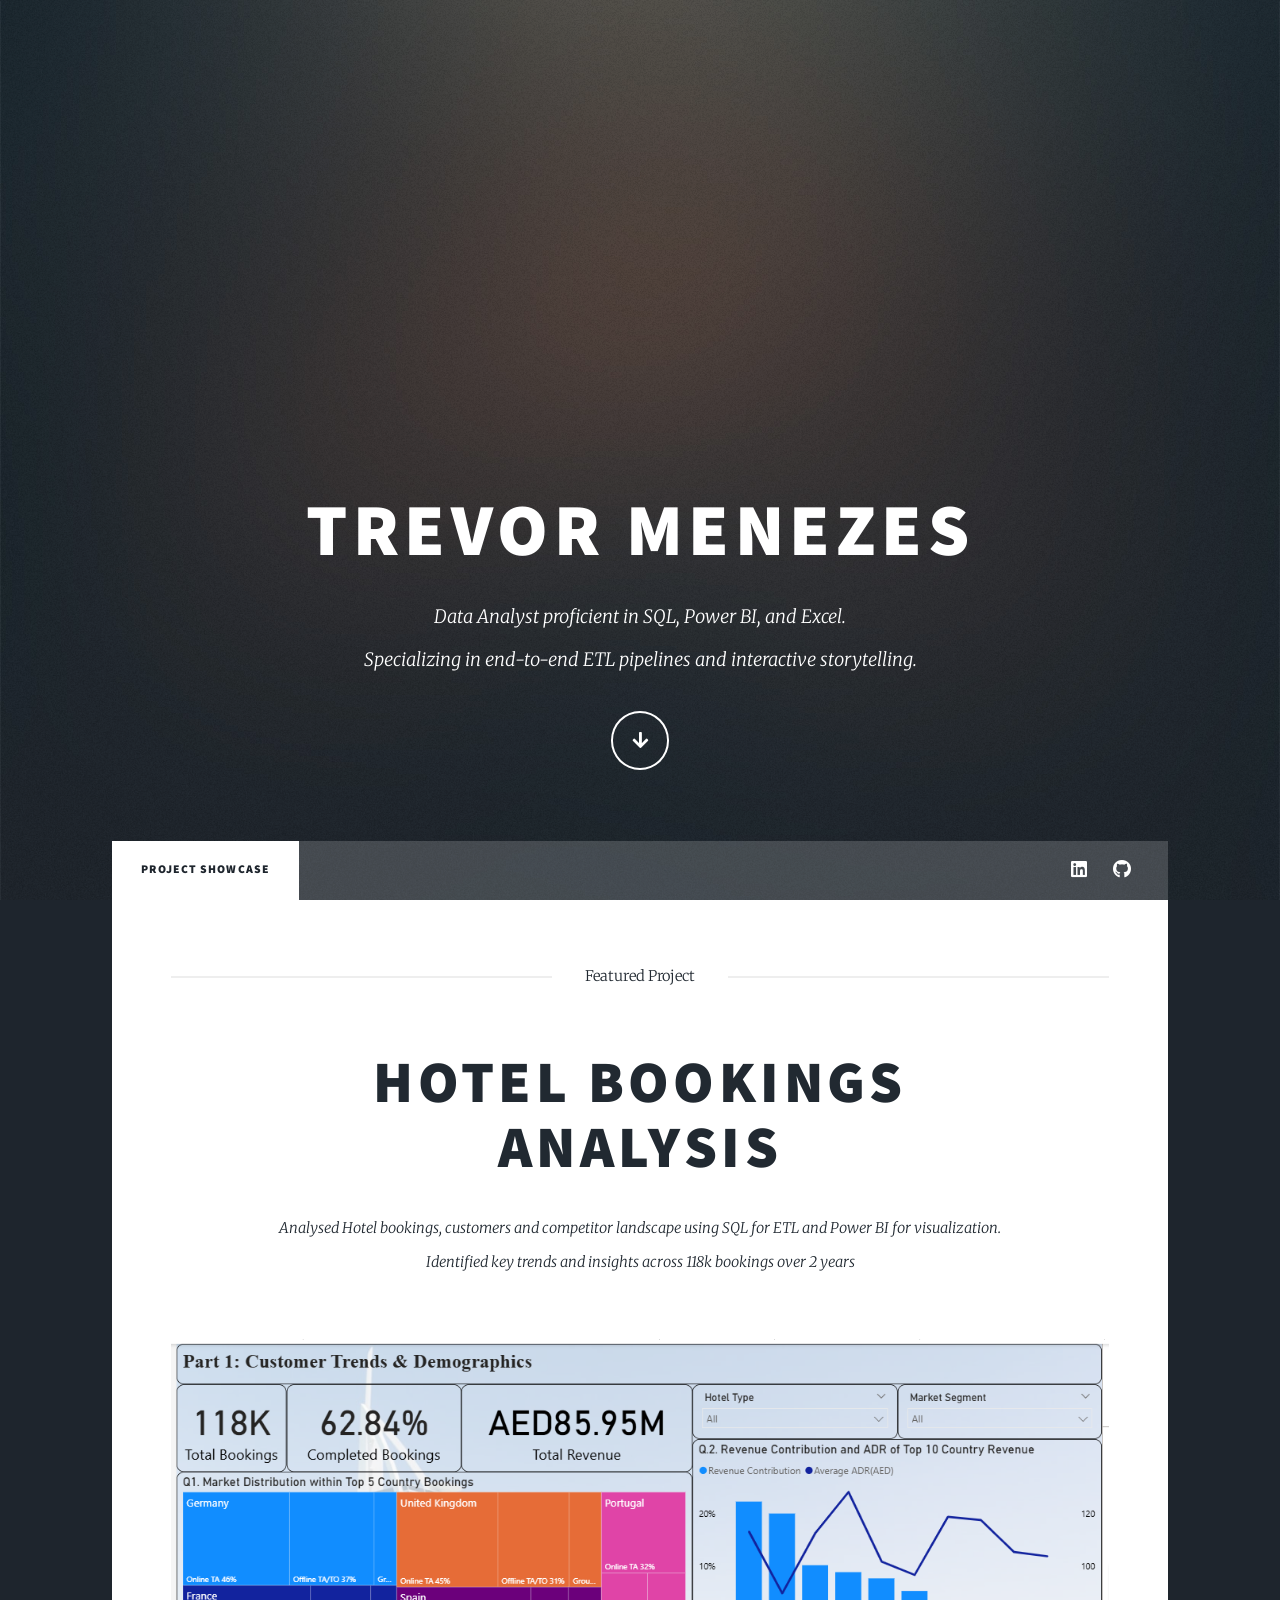
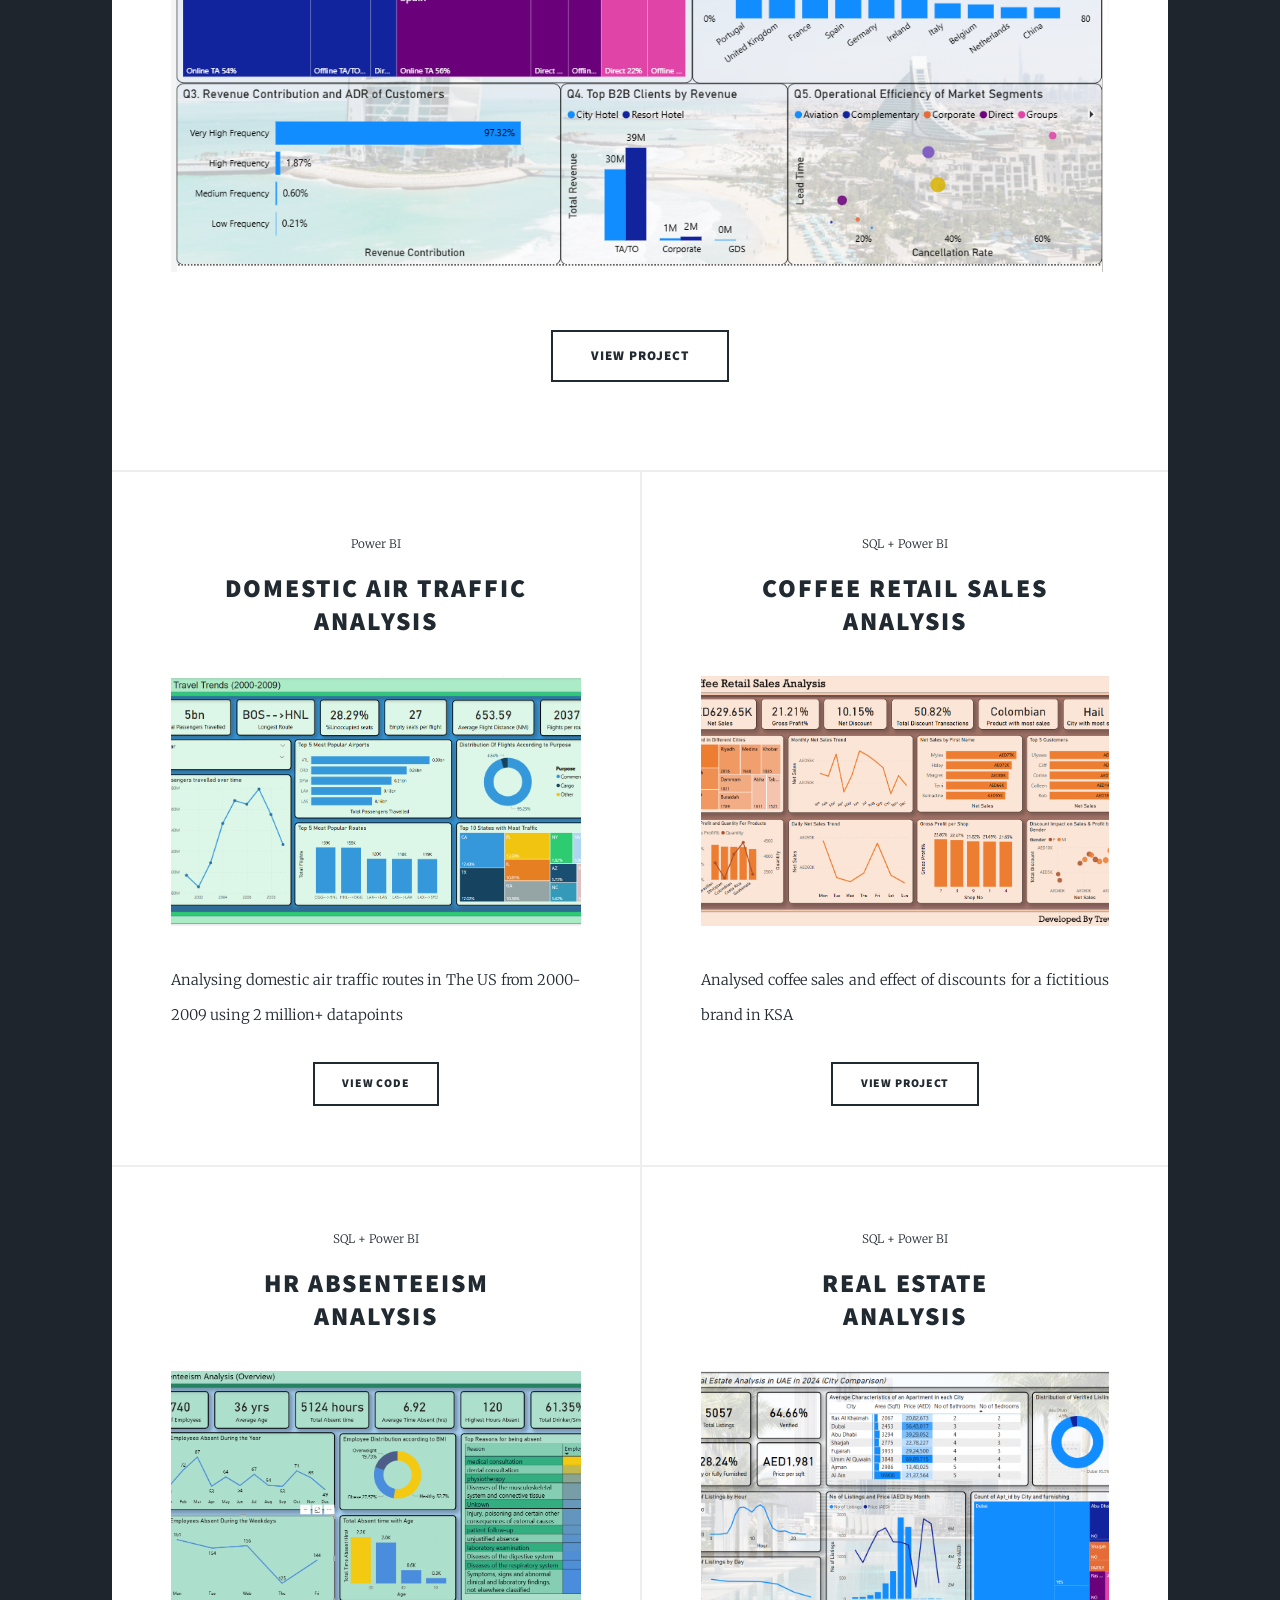
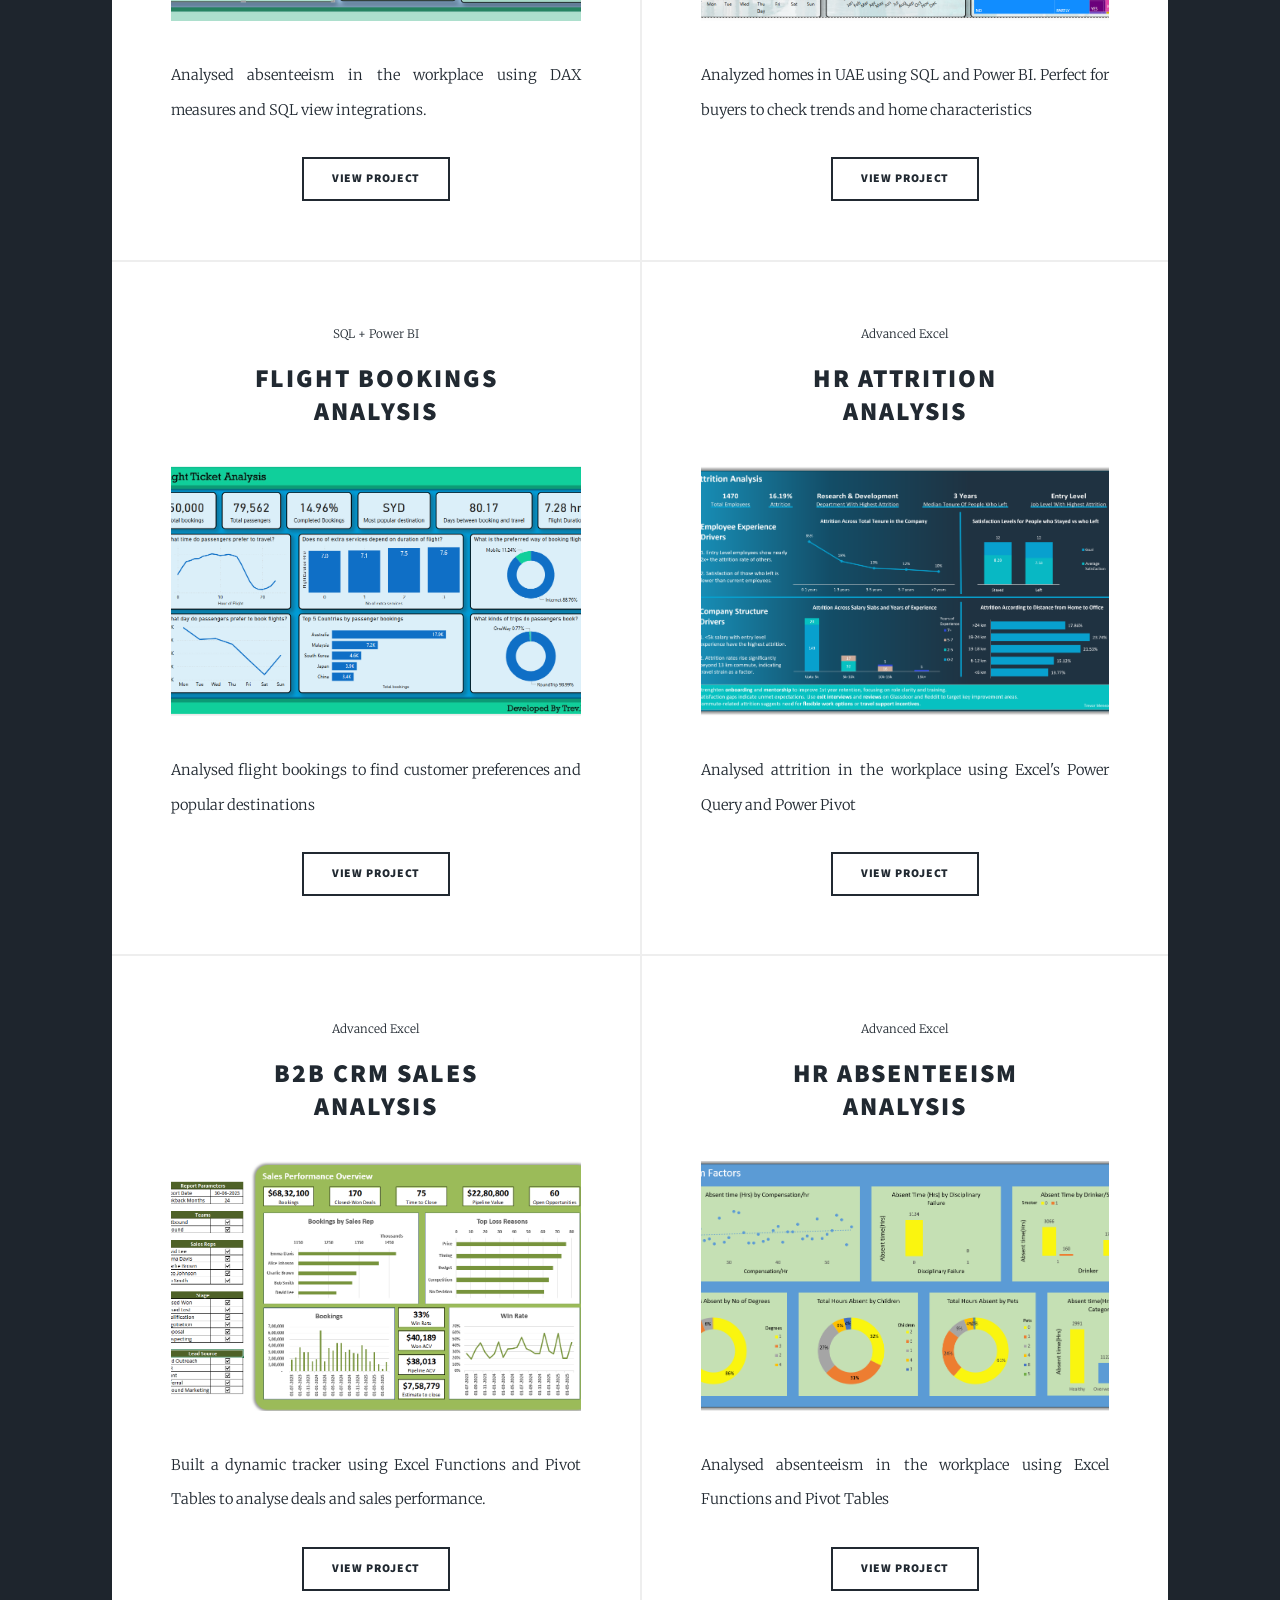
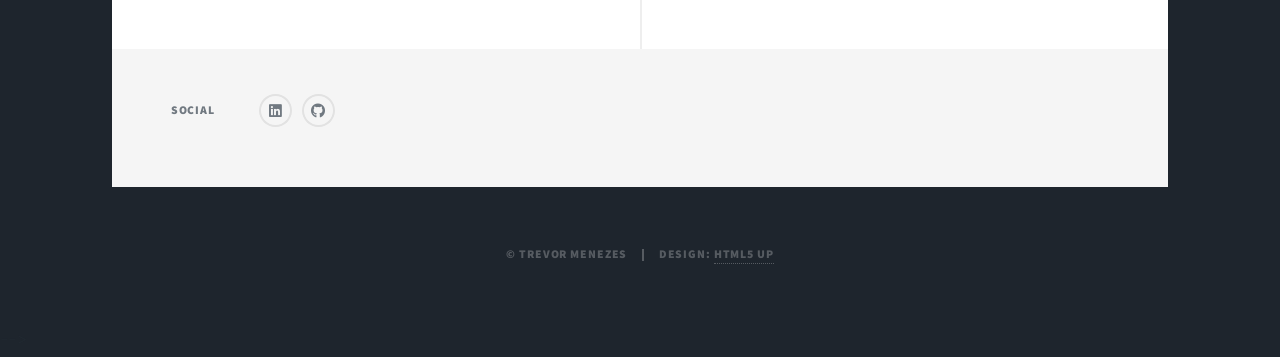
==== index.html @ 3d94b5b5 "Update index.html" ====
<!DOCTYPE HTML>
<html>
	<head>
		<title>Trevor Menezes | Data Analyst Portfolio</title>
		<meta charset="utf-8" />
		<meta name="viewport" content="width=device-width, initial-scale=1, user-scalable=no" />
		<link rel="stylesheet" href="assets/css/main.css" />
		<noscript><link rel="stylesheet" href="assets/css/noscript.css" /></noscript>
	</head>
	<body class="is-preload">

		<div id="wrapper" class="fade-in">

				<div id="intro">
						<h1>Trevor Menezes</h1>
						<p>Data Analyst proficient in SQL, Power BI, and Excel. <br />
						Specializing in end-to-end ETL pipelines and interactive storytelling.</p>
						<ul class="actions">
							<li><a href="#header" class="button icon solid solo fa-arrow-down scrolly">Continue</a></li>
						</ul>
					</div>

				<header id="header">
						<a href="index.html" class="logo">Portfolio</a>
					</header>

				<nav id="nav">
						<ul class="links">
							<li class="active"><a href="index.html">Project Showcase</a></li>
						</ul>
						<ul class="icons">
							<li><a href="https://www.linkedin.com/in/trevor-menezes-b72535143/" class="icon brands fa-linkedin"><span class="label">LinkedIn</span></a></li>
							<li><a href="https://github.com/trevor20" class="icon brands fa-github"><span class="label">GitHub</span></a></li>
						</ul>
					</nav>

				<div id="main">

						<article class="post featured">
								<header class="major">
									<span class="date">Featured Project</span>
									<h2><a href="https://github.com/Trevor20/SQL-PowerBI-Portfolio/tree/main/projects/Project6-HotelAnalysis">Hotel Bookings<br />
									Analysis</a></h2>
									<p>Analysed Hotel bookings, customers and competitor landscape using SQL for ETL and Power BI for visualization.<br />
									Identified key trends and insights across 118k bookings over 2 years</p>
								</header>
								<a href="https://github.com/Trevor20/SQL-PowerBI-Portfolio/tree/main/projects/Project6-HotelAnalysis/reports" class="image main"><img src="SSProject/Hotel_Bookings_Part_1.png" alt="" /></a>
								<ul class="actions special">
									<li><a href="https://github.com/Trevor20/SQL-PowerBI-Portfolio/tree/main/projects/Project6-HotelAnalysis" class="button large">View Project</a></li>
								</ul>
							</article>

						<section class="posts">
								<article>
									<header>
										<span class="date">Power BI</span>
										<h2><a href="https://github.com/Trevor20/SQL-PowerBI-Portfolio/tree/main/projects/Project2-AirportAnalysis">Domestic Air Traffic<br />
										Analysis</a></h2>
									</header>
									<a href="https://github.com/Trevor20/SQL-PowerBI-Portfolio/tree/main/projects/Project2-AirportAnalysis" class="image fit"><img src="SSProject/Air_Traffic_Trends_Dashboard.png" alt="" /></a>
									<p>Analysing domestic air traffic routes in The US from 2000-2009 using 2 million+ datapoints</p>
									<ul class="actions special">
										<li><a href="https://github.com/Trevor20/SQL-PowerBI-Portfolio/tree/main/projects/Project2-AirportAnalysis" class="button">View Code</a></li>
									</ul>
								</article>

								<article>
									<header>
										<span class="date">SQL + Power BI</span>
										<h2><a href="https://github.com/Trevor20/SQL-PowerBI-Portfolio/tree/main/projects/Project5-CoffeeRetailAnalysis">Coffee Retail Sales<br />
										Analysis</a></h2>
									</header>
									<a href="https://github.com/Trevor20/SQL-PowerBI-Portfolio/tree/main/projects/Project5-CoffeeRetailAnalysis" class="image fit"><img src="SSProject/Coffee_Sales_Dashboard.png" alt="" /></a>
									<p>Analysed coffee sales and effect of discounts for a fictitious brand in KSA</p>
									<ul class="actions special">
										<li><a href="https://github.com/Trevor20/SQL-PowerBI-Portfolio/tree/main/projects/Project5-CoffeeRetailAnalysis" class="button">View Project</a></li>
									</ul>
								</article>

								<article>
									<header>
										<span class="date">SQL + Power BI</span>
										<h2><a href="https://github.com/Trevor20/SQL-PowerBI-Portfolio/tree/main/projects/Project1-HRAbsenteesim">HR Absenteeism<br />
										Analysis</a></h2>
									</header>
									<a href="https://github.com/Trevor20/SQL-PowerBI-Portfolio/tree/main/projects/Project1-HRAbsenteesim" class="image fit"><img src="SSProject/Absenteeism_Overview.png" alt="" /></a>
									<p>Analysed absenteeism in the workplace using DAX measures and SQL view integrations.</p>
									<ul class="actions special">
										<li><a href="https://github.com/Trevor20/SQL-PowerBI-Portfolio/tree/main/projects/Project1-HRAbsenteesim" class="button">View Project</a></li>
									</ul>
								</article>

								<article>
									<header>
										<span class="date">SQL + Power BI</span>
										<h2><a href="https://github.com/Trevor20/SQL-PowerBI-Portfolio/tree/main/projects/Project4-RealEstateAnalysis">Real Estate<br />
										Analysis</a></h2>
									</header>
									<a href="https://github.com/Trevor20/SQL-PowerBI-Portfolio/tree/main/projects/Project4-RealEstateAnalysis" class="image fit"><img src="SSProject/City_Comparison.png" alt="" /></a>
									<p>Analyzed homes in UAE using SQL and Power BI. Perfect for buyers to check trends and home characteristics</p>
									<ul class="actions special">
										<li><a href="https://github.com/Trevor20/SQL-PowerBI-Portfolio/tree/main/projects/Project4-RealEstateAnalysis" class="button">View Project</a></li>
									</ul>
								</article>

								<article>
									<header>
										<span class="date">SQL + Power BI</span>
										<h2><a href="https://github.com/Trevor20/SQL-PowerBI-Portfolio/tree/main/projects/Project3-FlightBookingAnalysis">Flight Bookings<br />
										Analysis</a></h2>
									</header>
									<a href="https://github.com/Trevor20/SQL-PowerBI-Portfolio/tree/main/projects/Project3-FlightBookingAnalysis" class="image fit"><img src="SSProject/Ticket_Analysis_Dashboard.png" alt="" /></a>
									<p>Analysed flight bookings to find customer preferences and popular destinations</p>
									<ul class="actions special">
										<li><a href="https://github.com/Trevor20/SQL-PowerBI-Portfolio/tree/main/projects/Project3-FlightBookingAnalysis" class="button">View Project</a></li>
									</ul>
								</article>

							<article>
									<header>
										<span class="date">Advanced Excel</span>
										<h2><a href="https://github.com/Trevor20/Excel-Portfolio/tree/main/Project%203%20-%20HR%20Attrition%20Analysis">HR Attrition<br />
										Analysis</a></h2>
									</header>
									<a href="https://github.com/Trevor20/Excel-Portfolio/tree/main/Project%203%20-%20HR%20Attrition%20Analysis" class="image fit"><img src="SSProject/Attrition_Analysis.png" alt="" /></a>
									<p>Analysed attrition in the workplace using Excel's Power Query and Power Pivot</p>
									<ul class="actions special">
										<li><a href="https://github.com/Trevor20/Excel-Portfolio/tree/main/Project%203%20-%20HR%20Attrition%20Analysis" class="button">View Project</a></li>
									</ul>
								</article>

								<article>
									<header>
										<span class="date">Advanced Excel</span>
										<h2><a href="https://github.com/Trevor20/Excel-Portfolio/tree/main/Project%201%20-%20CRM%20Sales%20Analysis">B2B CRM Sales<br />
										Analysis</a></h2>
									</header>
									<a href="https://github.com/Trevor20/Excel-Portfolio/tree/main/Project%201%20-%20CRM%20Sales%20Analysis" class="image fit"><img src="SSProject/Sales%20Dashboard%20Screenshot.png" alt="" /></a>
									<p>Built a dynamic tracker using Excel Functions and Pivot Tables to analyse deals and sales performance.</p>
									<ul class="actions special">
										<li><a href="https://github.com/Trevor20/Excel-Portfolio/tree/main/Project%201%20-%20CRM%20Sales%20Analysis" class="button">View Project</a></li>
									</ul>
								</article>

							<article>
									<header>
										<span class="date">Advanced Excel</span>
										<h2><a href="https://github.com/Trevor20/Excel-Portfolio/tree/main/Project%202%20-%20HR%20Absenteeism%20Analysis">HR Absenteeism<br />
										Analysis</a></h2>
									</header>
									<a href="https://github.com/Trevor20/Excel-Portfolio/tree/main/Project%202%20-%20HR%20Absenteeism%20Analysis" class="image fit"><img src="SSProject/Absenteeism_Dashboard_Factors.png" alt="" /></a>
									<p>Analysed absenteeism in the workplace using Excel Functions and Pivot Tables</p>
									<ul class="actions special">
										<li><a href="https://github.com/Trevor20/Excel-Portfolio/tree/main/Project%202%20-%20HR%20Absenteeism%20Analysis" class="button">View Project</a></li>
									</ul>
								</article>
							</section>

					</div>

				<footer id="footer">
						<section class="split contact">
							<section>
								<h3>Social</h3>
								<ul class="icons alt">
									<li><a href="https://www.linkedin.com/in/trevor-menezes-b72535143/" class="icon brands alt fa-linkedin"><span class="label">LinkedIn</span></a></li>
									<li><a href="https://github.com/trevor20" class="icon brands alt fa-github"><span class="label">GitHub</span></a></li>
								</ul>
							</section>
						</section>
					</footer>

				<div id="copyright">
						<ul><li>&copy; Trevor Menezes</li><li>Design: <a href="https://html5up.net">HTML5 UP</a></li></ul>
					</div>

			</div>

		<script src="assets/js/jquery.min.js"></script>
			<script src="assets/js/jquery.scrollex.min.js"></script>
			<script src="assets/js/jquery.scrolly.min.js"></script>
			<script src="assets/js/browser.min.js"></script>
			<script src="assets/js/breakpoints.min.js"></script>
			<script src="assets/js/util.js"></script>
			<script src="assets/js/main.js"></script>

	</body>
</html>
</body>
</html>
-->
---- assets/css/main.css ----
@import url(fontawesome-all.min.css);
@import url("https://fonts.googleapis.com/css?family=Merriweather:300,700,300italic,700italic|Source+Sans+Pro:900");

/*
	Massively by HTML5 UP
	html5up.net | @ajlkn
	Free for personal and commercial use under the CCA 3.0 license (html5up.net/license)

*/

html, body, div, span, applet, object,
iframe, h1, h2, h3, h4, h5, h6, p, blockquote,
pre, a, abbr, acronym, address, big, cite,
code, del, dfn, em, img, ins, kbd, q, s, samp,
small, strike, strong, sub, sup, tt, var, b,
u, i, center, dl, dt, dd, ol, ul, li, fieldset,
form, label, legend, table, caption, tbody,
tfoot, thead, tr, th, td, article, aside,
canvas, details, embed, figure, figcaption,
footer, header, hgroup, menu, nav, output, ruby,
section, summary, time, mark, audio, video {
	margin: 0;
	padding: 0;
	border: 0;
	font-size: 100%;
	font: inherit;
	vertical-align: baseline;}

article, aside, details, figcaption, figure,
footer, header, hgroup, menu, nav, section {
	display: block;}

body {
	line-height: 1;
}

ol, ul {
	list-style: none;
}

blockquote, q {
	quotes: none;
}

	blockquote:before, blockquote:after, q:before, q:after {
		content: '';
		content: none;
	}

table {
	border-collapse: collapse;
	border-spacing: 0;
}

body {
	-webkit-text-size-adjust: none;
}

mark {
	background-color: transparent;
	color: inherit;
}

input::-moz-focus-inner {
	border: 0;
	padding: 0;
}

input, select, textarea {
	-moz-appearance: none;
	-webkit-appearance: none;
	-ms-appearance: none;
	appearance: none;
}

/* Basic */

	@-ms-viewport {
		width: device-width;
	}

	body {
		-ms-overflow-style: scrollbar;
	}

	@media screen and (max-width: 480px) {

		html, body {
			min-width: 320px;
		}

	}

	html {
		box-sizing: border-box;
	}

	*, *:before, *:after {
		box-sizing: inherit;
	}

	body {
		background-color: #1e252d;
	}

		body.is-preload *, body.is-preload *:before, body.is-preload *:after {
			-moz-animation: none !important;
			-webkit-animation: none !important;
			-ms-animation: none !important;
			animation: none !important;
			-moz-transition: none !important;
			-webkit-transition: none !important;
			-ms-transition: none !important;
			transition: none !important;
		}

/* Type */

	html {
		font-size: 16pt;
	}

		@media screen and (max-width: 1680px) {

			html {
				font-size: 12pt;
			}

		}

		@media screen and (max-width: 1280px) {

			html {
				font-size: 11pt;
			}

		}

		@media screen and (max-width: 360px) {

			html {
				font-size: 10pt;
			}

		}

	body {
		color: #212931;
	}

	body, input, select, textarea {
		font-family: "Merriweather", Georgia, serif;
		font-weight: 300;
		font-size: 1rem;
		line-height: 2.375;
	}

	a {
		-moz-transition: color 0.2s ease-in-out, background-color 0.2s ease-in-out, border-color 0.2s ease-in-out, box-shadow 0.2s ease-in-out;
		-webkit-transition: color 0.2s ease-in-out, background-color 0.2s ease-in-out, border-color 0.2s ease-in-out, box-shadow 0.2s ease-in-out;
		-ms-transition: color 0.2s ease-in-out, background-color 0.2s ease-in-out, border-color 0.2s ease-in-out, box-shadow 0.2s ease-in-out;
		transition: color 0.2s ease-in-out, background-color 0.2s ease-in-out, border-color 0.2s ease-in-out, box-shadow 0.2s ease-in-out;
		border-bottom: dotted 1px;
		text-decoration: none;
	}

		a:hover {
			border-bottom-color: transparent;
		}

	strong, b {
		font-weight: 600;
	}

	em, i {
		font-style: italic;
	}

	p {
		text-align: justify;
		margin: 0 0 2rem 0;
	}

	h1, h2, h3, h4, h5, h6 {
		font-family: "Source Sans Pro", Helvetica, sans-serif;
		font-weight: 900;
		line-height: 1.5;
		letter-spacing: 0.075em;
		text-transform: uppercase;
		margin: 0 0 1rem 0;
	}

		h1 a, h2 a, h3 a, h4 a, h5 a, h6 a {
			border-bottom: 0;
			color: inherit;
			text-decoration: none;
		}

	h1 {
		font-size: 4rem;
		line-height: 1.1;
		margin: 0 0 2rem 0;
	}

	h2 {
		font-size: 1.75rem;
		line-height: 1.3;
		margin: 0 0 1.5rem 0;
	}

	h3 {
		font-size: 1.25rem;
		margin: 0 0 1.5rem 0;
	}

	h4 {
		font-size: 1rem;
	}

	h5 {
		font-size: 0.9rem;
	}

	h6 {
		font-size: 0.8rem;
	}

	sub {
		font-size: 0.8rem;
		position: relative;
		top: 0.5rem;
	}

	sup {
		font-size: 0.8rem;
		position: relative;
		top: -0.5rem;
	}

	blockquote {
		border-left: solid 4px;
		font-style: italic;
		margin: 0 0 2rem 0;
		padding: 0.5rem 0 0.5rem 2rem;
	}

	code {
		border: solid 2px;
		font-family: "Courier New", monospace;
		font-size: 0.9rem;
		margin: 0 0.25rem;
		padding: 0.25rem 0.65rem;
	}

	pre {
		-webkit-overflow-scrolling: touch;
		font-family: "Courier New", monospace;
		font-size: 0.9rem;
		margin: 0 0 2rem 0;
	}

		pre code {
			display: block;
			line-height: 1.75;
			padding: 1rem 1.5rem;
			overflow-x: auto;
		}

	hr {
		border: 0;
		border-bottom: solid 2px;
		margin: 3rem 0;
	}

		hr.major {
			margin: 5rem 0;
		}

	.align-left {
		text-align: left;
	}

	.align-center {
		text-align: center;
	}

	.align-right {
		text-align: right;
	}

	input, select, textarea {
		color: #212931;
	}

	a {
		color: #212931;
		border-bottom-color: rgba(33, 41, 49, 0.5);
	}

		a:hover {
			border-bottom-color: transparent;
			color: #18bfef !important;
		}

	strong, b {
		color: #212931;
	}

	h1, h2, h3, h4, h5, h6 {
		color: #212931;
	}

	blockquote {
		border-left-color: #eeeeee;
	}

	code {
		background: rgba(220, 220, 220, 0.25);
		border-color: #eeeeee;
	}

	hr {
		border-bottom-color: #eeeeee;
	}

/* Row */

	.row {
		display: flex;
		flex-wrap: wrap;
		box-sizing: border-box;
		align-items: stretch;
	}

		.row > * {
			box-sizing: border-box;
		}

		.row.gtr-uniform > * > :last-child {
			margin-bottom: 0;
		}

		.row.aln-left {
			justify-content: flex-start;
		}

		.row.aln-center {
			justify-content: center;
		}

		.row.aln-right {
			justify-content: flex-end;
		}

		.row.aln-top {
			align-items: flex-start;
		}

		.row.aln-middle {
			align-items: center;
		}

		.row.aln-bottom {
			align-items: flex-end;
		}

		.row > .imp {
			order: -1;
		}

		.row > .col-1 {
			width: 8.33333%;
		}

		.row > .off-1 {
			margin-left: 8.33333%;
		}

		.row > .col-2 {
			width: 16.66667%;
		}

		.row > .off-2 {
			margin-left: 16.66667%;
		}

		.row > .col-3 {
			width: 25%;
		}

		.row > .off-3 {
			margin-left: 25%;
		}

		.row > .col-4 {
			width: 33.33333%;
		}

		.row > .off-4 {
			margin-left: 33.33333%;
		}

		.row > .col-5 {
			width: 41.66667%;
		}

		.row > .off-5 {
			margin-left: 41.66667%;
		}

		.row > .col-6 {
			width: 50%;
		}

		.row > .off-6 {
			margin-left: 50%;
		}

		.row > .col-7 {
			width: 58.33333%;
		}

		.row > .off-7 {
			margin-left: 58.33333%;
		}

		.row > .col-8 {
			width: 66.66667%;
		}

		.row > .off-8 {
			margin-left: 66.66667%;
		}

		.row > .col-9 {
			width: 75%;
		}

		.row > .off-9 {
			margin-left: 75%;
		}

		.row > .col-10 {
			width: 83.33333%;
		}

		.row > .off-10 {
			margin-left: 83.33333%;
		}

		.row > .col-11 {
			width: 91.66667%;
		}

		.row > .off-11 {
			margin-left: 91.66667%;
		}

		.row > .col-12 {
			width: 100%;
		}

		.row > .off-12 {
			margin-left: 100%;
		}

		.row.gtr-0 {
			margin-top: 0;
			margin-left: 0rem;
		}

			.row.gtr-0 > * {
				padding: 0 0 0 0rem;
			}

			.row.gtr-0.gtr-uniform {
				margin-top: 0rem;
			}

				.row.gtr-0.gtr-uniform > * {
					padding-top: 0rem;
				}

		.row.gtr-25 {
			margin-top: 0;
			margin-left: -0.375rem;
		}

			.row.gtr-25 > * {
				padding: 0 0 0 0.375rem;
			}

			.row.gtr-25.gtr-uniform {
				margin-top: -0.375rem;
			}

				.row.gtr-25.gtr-uniform > * {
					padding-top: 0.375rem;
				}

		.row.gtr-50 {
			margin-top: 0;
			margin-left: -0.75rem;
		}

			.row.gtr-50 > * {
				padding: 0 0 0 0.75rem;
			}

			.row.gtr-50.gtr-uniform {
				margin-top: -0.75rem;
			}

				.row.gtr-50.gtr-uniform > * {
					padding-top: 0.75rem;
				}

		.row {
			margin-top: 0;
			margin-left: -1.5rem;
		}

			.row > * {
				padding: 0 0 0 1.5rem;
			}

			.row.gtr-uniform {
				margin-top: -1.5rem;
			}

				.row.gtr-uniform > * {
					padding-top: 1.5rem;
				}

		.row.gtr-150 {
			margin-top: 0;
			margin-left: -2.25rem;
		}

			.row.gtr-150 > * {
				padding: 0 0 0 2.25rem;
			}

			.row.gtr-150.gtr-uniform {
				margin-top: -2.25rem;
			}

				.row.gtr-150.gtr-uniform > * {
					padding-top: 2.25rem;
				}

		.row.gtr-200 {
			margin-top: 0;
			margin-left: -3rem;
		}

			.row.gtr-200 > * {
				padding: 0 0 0 3rem;
			}

			.row.gtr-200.gtr-uniform {
				margin-top: -3rem;
			}

				.row.gtr-200.gtr-uniform > * {
					padding-top: 3rem;
				}

		@media screen and (max-width: 1680px) {

			.row {
				display: flex;
				flex-wrap: wrap;
				box-sizing: border-box;
				align-items: stretch;
			}

				.row > * {
					box-sizing: border-box;
				}

				.row.gtr-uniform > * > :last-child {
					margin-bottom: 0;
				}

				.row.aln-left {
					justify-content: flex-start;
				}

				.row.aln-center {
					justify-content: center;
				}

				.row.aln-right {
					justify-content: flex-end;
				}

				.row.aln-top {
					align-items: flex-start;
				}

				.row.aln-middle {
					align-items: center;
				}

				.row.aln-bottom {
					align-items: flex-end;
				}

				.row > .imp-xlarge {
					order: -1;
				}

				.row > .col-1-xlarge {
					width: 8.33333%;
				}

				.row > .off-1-xlarge {
					margin-left: 8.33333%;
				}

				.row > .col-2-xlarge {
					width: 16.66667%;
				}

				.row > .off-2-xlarge {
					margin-left: 16.66667%;
				}

				.row > .col-3-xlarge {
					width: 25%;
				}

				.row > .off-3-xlarge {
					margin-left: 25%;
				}

				.row > .col-4-xlarge {
					width: 33.33333%;
				}

				.row > .off-4-xlarge {
					margin-left: 33.33333%;
				}

				.row > .col-5-xlarge {
					width: 41.66667%;
				}

				.row > .off-5-xlarge {
					margin-left: 41.66667%;
				}

				.row > .col-6-xlarge {
					width: 50%;
				}

				.row > .off-6-xlarge {
					margin-left: 50%;
				}

				.row > .col-7-xlarge {
					width: 58.33333%;
				}

				.row > .off-7-xlarge {
					margin-left: 58.33333%;
				}

				.row > .col-8-xlarge {
					width: 66.66667%;
				}

				.row > .off-8-xlarge {
					margin-left: 66.66667%;
				}

				.row > .col-9-xlarge {
					width: 75%;
				}

				.row > .off-9-xlarge {
					margin-left: 75%;
				}

				.row > .col-10-xlarge {
					width: 83.33333%;
				}

				.row > .off-10-xlarge {
					margin-left: 83.33333%;
				}

				.row > .col-11-xlarge {
					width: 91.66667%;
				}

				.row > .off-11-xlarge {
					margin-left: 91.66667%;
				}

				.row > .col-12-xlarge {
					width: 100%;
				}

				.row > .off-12-xlarge {
					margin-left: 100%;
				}

				.row.gtr-0 {
					margin-top: 0;
					margin-left: 0rem;
				}

					.row.gtr-0 > * {
						padding: 0 0 0 0rem;
					}

					.row.gtr-0.gtr-uniform {
						margin-top: 0rem;
					}

						.row.gtr-0.gtr-uniform > * {
							padding-top: 0rem;
						}

				.row.gtr-25 {
					margin-top: 0;
					margin-left: -0.375rem;
				}

					.row.gtr-25 > * {
						padding: 0 0 0 0.375rem;
					}

					.row.gtr-25.gtr-uniform {
						margin-top: -0.375rem;
					}

						.row.gtr-25.gtr-uniform > * {
							padding-top: 0.375rem;
						}

				.row.gtr-50 {
					margin-top: 0;
					margin-left: -0.75rem;
				}

					.row.gtr-50 > * {
						padding: 0 0 0 0.75rem;
					}

					.row.gtr-50.gtr-uniform {
						margin-top: -0.75rem;
					}

						.row.gtr-50.gtr-uniform > * {
							padding-top: 0.75rem;
						}

				.row {
					margin-top: 0;
					margin-left: -1.5rem;
				}

					.row > * {
						padding: 0 0 0 1.5rem;
					}

					.row.gtr-uniform {
						margin-top: -1.5rem;
					}

						.row.gtr-uniform > * {
							padding-top: 1.5rem;
						}

				.row.gtr-150 {
					margin-top: 0;
					margin-left: -2.25rem;
				}

					.row.gtr-150 > * {
						padding: 0 0 0 2.25rem;
					}

					.row.gtr-150.gtr-uniform {
						margin-top: -2.25rem;
					}

						.row.gtr-150.gtr-uniform > * {
							padding-top: 2.25rem;
						}

				.row.gtr-200 {
					margin-top: 0;
					margin-left: -3rem;
				}

					.row.gtr-200 > * {
						padding: 0 0 0 3rem;
					}

					.row.gtr-200.gtr-uniform {
						margin-top: -3rem;
					}

						.row.gtr-200.gtr-uniform > * {
							padding-top: 3rem;
						}

		}

		@media screen and (max-width: 1280px) {

			.row {
				display: flex;
				flex-wrap: wrap;
				box-sizing: border-box;
				align-items: stretch;
			}

				.row > * {
					box-sizing: border-box;
				}

				.row.gtr-uniform > * > :last-child {
					margin-bottom: 0;
				}

				.row.aln-left {
					justify-content: flex-start;
				}

				.row.aln-center {
					justify-content: center;
				}

				.row.aln-right {
					justify-content: flex-end;
				}

				.row.aln-top {
					align-items: flex-start;
				}

				.row.aln-middle {
					align-items: center;
				}

				.row.aln-bottom {
					align-items: flex-end;
				}

				.row > .imp-large {
					order: -1;
				}

				.row > .col-1-large {
					width: 8.33333%;
				}

				.row > .off-1-large {
					margin-left: 8.33333%;
				}

				.row > .col-2-large {
					width: 16.66667%;
				}

				.row > .off-2-large {
					margin-left: 16.66667%;
				}

				.row > .col-3-large {
					width: 25%;
				}

				.row > .off-3-large {
					margin-left: 25%;
				}

				.row > .col-4-large {
					width: 33.33333%;
				}

				.row > .off-4-large {
					margin-left: 33.33333%;
				}

				.row > .col-5-large {
					width: 41.66667%;
				}

				.row > .off-5-large {
					margin-left: 41.66667%;
				}

				.row > .col-6-large {
					width: 50%;
				}

				.row > .off-6-large {
					margin-left: 50%;
				}

				.row > .col-7-large {
					width: 58.33333%;
				}

				.row > .off-7-large {
					margin-left: 58.33333%;
				}

				.row > .col-8-large {
					width: 66.66667%;
				}

				.row > .off-8-large {
					margin-left: 66.66667%;
				}

				.row > .col-9-large {
					width: 75%;
				}

				.row > .off-9-large {
					margin-left: 75%;
				}

				.row > .col-10-large {
					width: 83.33333%;
				}

				.row > .off-10-large {
					margin-left: 83.33333%;
				}

				.row > .col-11-large {
					width: 91.66667%;
				}

				.row > .off-11-large {
					margin-left: 91.66667%;
				}

				.row > .col-12-large {
					width: 100%;
				}

				.row > .off-12-large {
					margin-left: 100%;
				}

				.row.gtr-0 {
					margin-top: 0;
					margin-left: 0rem;
				}

					.row.gtr-0 > * {
						padding: 0 0 0 0rem;
					}

					.row.gtr-0.gtr-uniform {
						margin-top: 0rem;
					}

						.row.gtr-0.gtr-uniform > * {
							padding-top: 0rem;
						}

				.row.gtr-25 {
					margin-top: 0;
					margin-left: -0.375rem;
				}

					.row.gtr-25 > * {
						padding: 0 0 0 0.375rem;
					}

					.row.gtr-25.gtr-uniform {
						margin-top: -0.375rem;
					}

						.row.gtr-25.gtr-uniform > * {
							padding-top: 0.375rem;
						}

				.row.gtr-50 {
					margin-top: 0;
					margin-left: -0.75rem;
				}

					.row.gtr-50 > * {
						padding: 0 0 0 0.75rem;
					}

					.row.gtr-50.gtr-uniform {
						margin-top: -0.75rem;
					}

						.row.gtr-50.gtr-uniform > * {
							padding-top: 0.75rem;
						}

				.row {
					margin-top: 0;
					margin-left: -1.5rem;
				}

					.row > * {
						padding: 0 0 0 1.5rem;
					}

					.row.gtr-uniform {
						margin-top: -1.5rem;
					}

						.row.gtr-uniform > * {
							padding-top: 1.5rem;
						}

				.row.gtr-150 {
					margin-top: 0;
					margin-left: -2.25rem;
				}

					.row.gtr-150 > * {
						padding: 0 0 0 2.25rem;
					}

					.row.gtr-150.gtr-uniform {
						margin-top: -2.25rem;
					}

						.row.gtr-150.gtr-uniform > * {
							padding-top: 2.25rem;
						}

				.row.gtr-200 {
					margin-top: 0;
					margin-left: -3rem;
				}

					.row.gtr-200 > * {
						padding: 0 0 0 3rem;
					}

					.row.gtr-200.gtr-uniform {
						margin-top: -3rem;
					}

						.row.gtr-200.gtr-uniform > * {
							padding-top: 3rem;
						}

		}

		@media screen and (max-width: 980px) {

			.row {
				display: flex;
				flex-wrap: wrap;
				box-sizing: border-box;
				align-items: stretch;
			}

				.row > * {
					box-sizing: border-box;
				}

				.row.gtr-uniform > * > :last-child {
					margin-bottom: 0;
				}

				.row.aln-left {
					justify-content: flex-start;
				}

				.row.aln-center {
					justify-content: center;
				}

				.row.aln-right {
					justify-content: flex-end;
				}

				.row.aln-top {
					align-items: flex-start;
				}

				.row.aln-middle {
					align-items: center;
				}

				.row.aln-bottom {
					align-items: flex-end;
				}

				.row > .imp-medium {
					order: -1;
				}

				.row > .col-1-medium {
					width: 8.33333%;
				}

				.row > .off-1-medium {
					margin-left: 8.33333%;
				}

				.row > .col-2-medium {
					width: 16.66667%;
				}

				.row > .off-2-medium {
					margin-left: 16.66667%;
				}

				.row > .col-3-medium {
					width: 25%;
				}

				.row > .off-3-medium {
					margin-left: 25%;
				}

				.row > .col-4-medium {
					width: 33.33333%;
				}

				.row > .off-4-medium {
					margin-left: 33.33333%;
				}

				.row > .col-5-medium {
					width: 41.66667%;
				}

				.row > .off-5-medium {
					margin-left: 41.66667%;
				}

				.row > .col-6-medium {
					width: 50%;
				}

				.row > .off-6-medium {
					margin-left: 50%;
				}

				.row > .col-7-medium {
					width: 58.33333%;
				}

				.row > .off-7-medium {
					margin-left: 58.33333%;
				}

				.row > .col-8-medium {
					width: 66.66667%;
				}

				.row > .off-8-medium {
					margin-left: 66.66667%;
				}

				.row > .col-9-medium {
					width: 75%;
				}

				.row > .off-9-medium {
					margin-left: 75%;
				}

				.row > .col-10-medium {
					width: 83.33333%;
				}

				.row > .off-10-medium {
					margin-left: 83.33333%;
				}

				.row > .col-11-medium {
					width: 91.66667%;
				}

				.row > .off-11-medium {
					margin-left: 91.66667%;
				}

				.row > .col-12-medium {
					width: 100%;
				}

				.row > .off-12-medium {
					margin-left: 100%;
				}

				.row.gtr-0 {
					margin-top: 0;
					margin-left: 0rem;
				}

					.row.gtr-0 > * {
						padding: 0 0 0 0rem;
					}

					.row.gtr-0.gtr-uniform {
						margin-top: 0rem;
					}

						.row.gtr-0.gtr-uniform > * {
							padding-top: 0rem;
						}

				.row.gtr-25 {
					margin-top: 0;
					margin-left: -0.375rem;
				}

					.row.gtr-25 > * {
						padding: 0 0 0 0.375rem;
					}

					.row.gtr-25.gtr-uniform {
						margin-top: -0.375rem;
					}

						.row.gtr-25.gtr-uniform > * {
							padding-top: 0.375rem;
						}

				.row.gtr-50 {
					margin-top: 0;
					margin-left: -0.75rem;
				}

					.row.gtr-50 > * {
						padding: 0 0 0 0.75rem;
					}

					.row.gtr-50.gtr-uniform {
						margin-top: -0.75rem;
					}

						.row.gtr-50.gtr-uniform > * {
							padding-top: 0.75rem;
						}

				.row {
					margin-top: 0;
					margin-left: -1.5rem;
				}

					.row > * {
						padding: 0 0 0 1.5rem;
					}

					.row.gtr-uniform {
						margin-top: -1.5rem;
					}

						.row.gtr-uniform > * {
							padding-top: 1.5rem;
						}

				.row.gtr-150 {
					margin-top: 0;
					margin-left: -2.25rem;
				}

					.row.gtr-150 > * {
						padding: 0 0 0 2.25rem;
					}

					.row.gtr-150.gtr-uniform {
						margin-top: -2.25rem;
					}

						.row.gtr-150.gtr-uniform > * {
							padding-top: 2.25rem;
						}

				.row.gtr-200 {
					margin-top: 0;
					margin-left: -3rem;
				}

					.row.gtr-200 > * {
						padding: 0 0 0 3rem;
					}

					.row.gtr-200.gtr-uniform {
						margin-top: -3rem;
					}

						.row.gtr-200.gtr-uniform > * {
							padding-top: 3rem;
						}

		}

		@media screen and (max-width: 736px) {

			.row {
				display: flex;
				flex-wrap: wrap;
				box-sizing: border-box;
				align-items: stretch;
			}

				.row > * {
					box-sizing: border-box;
				}

				.row.gtr-uniform > * > :last-child {
					margin-bottom: 0;
				}

				.row.aln-left {
					justify-content: flex-start;
				}

				.row.aln-center {
					justify-content: center;
				}

				.row.aln-right {
					justify-content: flex-end;
				}

				.row.aln-top {
					align-items: flex-start;
				}

				.row.aln-middle {
					align-items: center;
				}

				.row.aln-bottom {
					align-items: flex-end;
				}

				.row > .imp-small {
					order: -1;
				}

				.row > .col-1-small {
					width: 8.33333%;
				}

				.row > .off-1-small {
					margin-left: 8.33333%;
				}

				.row > .col-2-small {
					width: 16.66667%;
				}

				.row > .off-2-small {
					margin-left: 16.66667%;
				}

				.row > .col-3-small {
					width: 25%;
				}

				.row > .off-3-small {
					margin-left: 25%;
				}

				.row > .col-4-small {
					width: 33.33333%;
				}

				.row > .off-4-small {
					margin-left: 33.33333%;
				}

				.row > .col-5-small {
					width: 41.66667%;
				}

				.row > .off-5-small {
					margin-left: 41.66667%;
				}

				.row > .col-6-small {
					width: 50%;
				}

				.row > .off-6-small {
					margin-left: 50%;
				}

				.row > .col-7-small {
					width: 58.33333%;
				}

				.row > .off-7-small {
					margin-left: 58.33333%;
				}

				.row > .col-8-small {
					width: 66.66667%;
				}

				.row > .off-8-small {
					margin-left: 66.66667%;
				}

				.row > .col-9-small {
					width: 75%;
				}

				.row > .off-9-small {
					margin-left: 75%;
				}

				.row > .col-10-small {
					width: 83.33333%;
				}

				.row > .off-10-small {
					margin-left: 83.33333%;
				}

				.row > .col-11-small {
					width: 91.66667%;
				}

				.row > .off-11-small {
					margin-left: 91.66667%;
				}

				.row > .col-12-small {
					width: 100%;
				}

				.row > .off-12-small {
					margin-left: 100%;
				}

				.row.gtr-0 {
					margin-top: 0;
					margin-left: 0rem;
				}

					.row.gtr-0 > * {
						padding: 0 0 0 0rem;
					}

					.row.gtr-0.gtr-uniform {
						margin-top: 0rem;
					}

						.row.gtr-0.gtr-uniform > * {
							padding-top: 0rem;
						}

				.row.gtr-25 {
					margin-top: 0;
					margin-left: -0.375rem;
				}

					.row.gtr-25 > * {
						padding: 0 0 0 0.375rem;
					}

					.row.gtr-25.gtr-uniform {
						margin-top: -0.375rem;
					}

						.row.gtr-25.gtr-uniform > * {
							padding-top: 0.375rem;
						}

				.row.gtr-50 {
					margin-top: 0;
					margin-left: -0.75rem;
				}

					.row.gtr-50 > * {
						padding: 0 0 0 0.75rem;
					}

					.row.gtr-50.gtr-uniform {
						margin-top: -0.75rem;
					}

						.row.gtr-50.gtr-uniform > * {
							padding-top: 0.75rem;
						}

				.row {
					margin-top: 0;
					margin-left: -1.5rem;
				}

					.row > * {
						padding: 0 0 0 1.5rem;
					}

					.row.gtr-uniform {
						margin-top: -1.5rem;
					}

						.row.gtr-uniform > * {
							padding-top: 1.5rem;
						}

				.row.gtr-150 {
					margin-top: 0;
					margin-left: -2.25rem;
				}

					.row.gtr-150 > * {
						padding: 0 0 0 2.25rem;
					}

					.row.gtr-150.gtr-uniform {
						margin-top: -2.25rem;
					}

						.row.gtr-150.gtr-uniform > * {
							padding-top: 2.25rem;
						}

				.row.gtr-200 {
					margin-top: 0;
					margin-left: -3rem;
				}

					.row.gtr-200 > * {
						padding: 0 0 0 3rem;
					}

					.row.gtr-200.gtr-uniform {
						margin-top: -3rem;
					}

						.row.gtr-200.gtr-uniform > * {
							padding-top: 3rem;
						}

		}

		@media screen and (max-width: 480px) {

			.row {
				display: flex;
				flex-wrap: wrap;
				box-sizing: border-box;
				align-items: stretch;
			}

				.row > * {
					box-sizing: border-box;
				}

				.row.gtr-uniform > * > :last-child {
					margin-bottom: 0;
				}

				.row.aln-left {
					justify-content: flex-start;
				}

				.row.aln-center {
					justify-content: center;
				}

				.row.aln-right {
					justify-content: flex-end;
				}

				.row.aln-top {
					align-items: flex-start;
				}

				.row.aln-middle {
					align-items: center;
				}

				.row.aln-bottom {
					align-items: flex-end;
				}

				.row > .imp-xsmall {
					order: -1;
				}

				.row > .col-1-xsmall {
					width: 8.33333%;
				}

				.row > .off-1-xsmall {
					margin-left: 8.33333%;
				}

				.row > .col-2-xsmall {
					width: 16.66667%;
				}

				.row > .off-2-xsmall {
					margin-left: 16.66667%;
				}

				.row > .col-3-xsmall {
					width: 25%;
				}

				.row > .off-3-xsmall {
					margin-left: 25%;
				}

				.row > .col-4-xsmall {
					width: 33.33333%;
				}

				.row > .off-4-xsmall {
					margin-left: 33.33333%;
				}

				.row > .col-5-xsmall {
					width: 41.66667%;
				}

				.row > .off-5-xsmall {
					margin-left: 41.66667%;
				}

				.row > .col-6-xsmall {
					width: 50%;
				}

				.row > .off-6-xsmall {
					margin-left: 50%;
				}

				.row > .col-7-xsmall {
					width: 58.33333%;
				}

				.row > .off-7-xsmall {
					margin-left: 58.33333%;
				}

				.row > .col-8-xsmall {
					width: 66.66667%;
				}

				.row > .off-8-xsmall {
					margin-left: 66.66667%;
				}

				.row > .col-9-xsmall {
					width: 75%;
				}

				.row > .off-9-xsmall {
					margin-left: 75%;
				}

				.row > .col-10-xsmall {
					width: 83.33333%;
				}

				.row > .off-10-xsmall {
					margin-left: 83.33333%;
				}

				.row > .col-11-xsmall {
					width: 91.66667%;
				}

				.row > .off-11-xsmall {
					margin-left: 91.66667%;
				}

				.row > .col-12-xsmall {
					width: 100%;
				}

				.row > .off-12-xsmall {
					margin-left: 100%;
				}

				.row.gtr-0 {
					margin-top: 0;
					margin-left: 0rem;
				}

					.row.gtr-0 > * {
						padding: 0 0 0 0rem;
					}

					.row.gtr-0.gtr-uniform {
						margin-top: 0rem;
					}

						.row.gtr-0.gtr-uniform > * {
							padding-top: 0rem;
						}

				.row.gtr-25 {
					margin-top: 0;
					margin-left: -0.375rem;
				}

					.row.gtr-25 > * {
						padding: 0 0 0 0.375rem;
					}

					.row.gtr-25.gtr-uniform {
						margin-top: -0.375rem;
					}

						.row.gtr-25.gtr-uniform > * {
							padding-top: 0.375rem;
						}

				.row.gtr-50 {
					margin-top: 0;
					margin-left: -0.75rem;
				}

					.row.gtr-50 > * {
						padding: 0 0 0 0.75rem;
					}

					.row.gtr-50.gtr-uniform {
						margin-top: -0.75rem;
					}

						.row.gtr-50.gtr-uniform > * {
							padding-top: 0.75rem;
						}

				.row {
					margin-top: 0;
					margin-left: -1.5rem;
				}

					.row > * {
						padding: 0 0 0 1.5rem;
					}

					.row.gtr-uniform {
						margin-top: -1.5rem;
					}

						.row.gtr-uniform > * {
							padding-top: 1.5rem;
						}

				.row.gtr-150 {
					margin-top: 0;
					margin-left: -2.25rem;
				}

					.row.gtr-150 > * {
						padding: 0 0 0 2.25rem;
					}

					.row.gtr-150.gtr-uniform {
						margin-top: -2.25rem;
					}

						.row.gtr-150.gtr-uniform > * {
							padding-top: 2.25rem;
						}

				.row.gtr-200 {
					margin-top: 0;
					margin-left: -3rem;
				}

					.row.gtr-200 > * {
						padding: 0 0 0 3rem;
					}

					.row.gtr-200.gtr-uniform {
						margin-top: -3rem;
					}

						.row.gtr-200.gtr-uniform > * {
							padding-top: 3rem;
						}

		}

		@media screen and (max-width: 360px) {

			.row {
				display: flex;
				flex-wrap: wrap;
				box-sizing: border-box;
				align-items: stretch;
			}

				.row > * {
					box-sizing: border-box;
				}

				.row.gtr-uniform > * > :last-child {
					margin-bottom: 0;
				}

				.row.aln-left {
					justify-content: flex-start;
				}

				.row.aln-center {
					justify-content: center;
				}

				.row.aln-right {
					justify-content: flex-end;
				}

				.row.aln-top {
					align-items: flex-start;
				}

				.row.aln-middle {
					align-items: center;
				}

				.row.aln-bottom {
					align-items: flex-end;
				}

				.row > .imp-xxsmall {
					order: -1;
				}

				.row > .col-1-xxsmall {
					width: 8.33333%;
				}

				.row > .off-1-xxsmall {
					margin-left: 8.33333%;
				}

				.row > .col-2-xxsmall {
					width: 16.66667%;
				}

				.row > .off-2-xxsmall {
					margin-left: 16.66667%;
				}

				.row > .col-3-xxsmall {
					width: 25%;
				}

				.row > .off-3-xxsmall {
					margin-left: 25%;
				}

				.row > .col-4-xxsmall {
					width: 33.33333%;
				}

				.row > .off-4-xxsmall {
					margin-left: 33.33333%;
				}

				.row > .col-5-xxsmall {
					width: 41.66667%;
				}

				.row > .off-5-xxsmall {
					margin-left: 41.66667%;
				}

				.row > .col-6-xxsmall {
					width: 50%;
				}

				.row > .off-6-xxsmall {
					margin-left: 50%;
				}

				.row > .col-7-xxsmall {
					width: 58.33333%;
				}

				.row > .off-7-xxsmall {
					margin-left: 58.33333%;
				}

				.row > .col-8-xxsmall {
					width: 66.66667%;
				}

				.row > .off-8-xxsmall {
					margin-left: 66.66667%;
				}

				.row > .col-9-xxsmall {
					width: 75%;
				}

				.row > .off-9-xxsmall {
					margin-left: 75%;
				}

				.row > .col-10-xxsmall {
					width: 83.33333%;
				}

				.row > .off-10-xxsmall {
					margin-left: 83.33333%;
				}

				.row > .col-11-xxsmall {
					width: 91.66667%;
				}

				.row > .off-11-xxsmall {
					margin-left: 91.66667%;
				}

				.row > .col-12-xxsmall {
					width: 100%;
				}

				.row > .off-12-xxsmall {
					margin-left: 100%;
				}

				.row.gtr-0 {
					margin-top: 0;
					margin-left: 0rem;
				}

					.row.gtr-0 > * {
						padding: 0 0 0 0rem;
					}

					.row.gtr-0.gtr-uniform {
						margin-top: 0rem;
					}

						.row.gtr-0.gtr-uniform > * {
							padding-top: 0rem;
						}

				.row.gtr-25 {
					margin-top: 0;
					margin-left: -0.375rem;
				}

					.row.gtr-25 > * {
						padding: 0 0 0 0.375rem;
					}

					.row.gtr-25.gtr-uniform {
						margin-top: -0.375rem;
					}

						.row.gtr-25.gtr-uniform > * {
							padding-top: 0.375rem;
						}

				.row.gtr-50 {
					margin-top: 0;
					margin-left: -0.75rem;
				}

					.row.gtr-50 > * {
						padding: 0 0 0 0.75rem;
					}

					.row.gtr-50.gtr-uniform {
						margin-top: -0.75rem;
					}

						.row.gtr-50.gtr-uniform > * {
							padding-top: 0.75rem;
						}

				.row {
					margin-top: 0;
					margin-left: -1.5rem;
				}

					.row > * {
						padding: 0 0 0 1.5rem;
					}

					.row.gtr-uniform {
						margin-top: -1.5rem;
					}

						.row.gtr-uniform > * {
							padding-top: 1.5rem;
						}

				.row.gtr-150 {
					margin-top: 0;
					margin-left: -2.25rem;
				}

					.row.gtr-150 > * {
						padding: 0 0 0 2.25rem;
					}

					.row.gtr-150.gtr-uniform {
						margin-top: -2.25rem;
					}

						.row.gtr-150.gtr-uniform > * {
							padding-top: 2.25rem;
						}

				.row.gtr-200 {
					margin-top: 0;
					margin-left: -3rem;
				}

					.row.gtr-200 > * {
						padding: 0 0 0 3rem;
					}

					.row.gtr-200.gtr-uniform {
						margin-top: -3rem;
					}

						.row.gtr-200.gtr-uniform > * {
							padding-top: 3rem;
						}

		}

/* Box */

	.box {
		border: solid 2px;
		margin-bottom: 2rem;
		padding: 1.5rem;
	}

		.box > :last-child,
		.box > :last-child > :last-child,
		.box > :last-child > :last-child > :last-child {
			margin-bottom: 0;
		}

		.box.alt {
			border: 0;
			border-radius: 0;
			padding: 0;
		}

	.box {
		border-color: #eeeeee;
	}

/* Button */

	input[type="submit"],
	input[type="reset"],
	input[type="button"],
	button,
	.button {
		-moz-appearance: none;
		-webkit-appearance: none;
		-ms-appearance: none;
		appearance: none;
		-moz-transition: background-color 0.2s ease-in-out, box-shadow 0.2s ease-in-out, color 0.2s ease-in-out;
		-webkit-transition: background-color 0.2s ease-in-out, box-shadow 0.2s ease-in-out, color 0.2s ease-in-out;
		-ms-transition: background-color 0.2s ease-in-out, box-shadow 0.2s ease-in-out, color 0.2s ease-in-out;
		transition: background-color 0.2s ease-in-out, box-shadow 0.2s ease-in-out, color 0.2s ease-in-out;
		border: 0;
		border-radius: 0;
		cursor: pointer;
		display: inline-block;
		font-family: "Source Sans Pro", Helvetica, sans-serif;
		font-size: 0.8rem;
		font-weight: 900;
		letter-spacing: 0.075em;
		height: 3rem;
		line-height: 3rem;
		padding: 0 2rem;
		text-align: center;
		text-decoration: none;
		text-transform: uppercase;
		white-space: nowrap;
	}

		input[type="submit"].icon:before,
		input[type="reset"].icon:before,
		input[type="button"].icon:before,
		button.icon:before,
		.button.icon:before {
			margin-right: 0.5rem;
		}

		input[type="submit"].icon.solo,
		input[type="reset"].icon.solo,
		input[type="button"].icon.solo,
		button.icon.solo,
		.button.icon.solo {
			position: relative;
			width: 4rem;
			height: 4rem;
			line-height: 4rem;
			border-radius: 4rem;
			text-indent: 4rem;
			overflow: hidden;
			padding: 0;
			white-space: nowrap;
		}

			input[type="submit"].icon.solo:before,
			input[type="reset"].icon.solo:before,
			input[type="button"].icon.solo:before,
			button.icon.solo:before,
			.button.icon.solo:before {
				position: absolute;
				display: block;
				top: 0;
				left: 0;
				width: inherit;
				height: inherit;
				line-height: inherit;
				font-size: 1.25rem;
				margin-right: 0;
				text-align: center;
				text-indent: 0;
			}

		input[type="submit"].fit,
		input[type="reset"].fit,
		input[type="button"].fit,
		button.fit,
		.button.fit {
			width: 100%;
		}

		input[type="submit"].small,
		input[type="reset"].small,
		input[type="button"].small,
		button.small,
		.button.small {
			font-size: 0.7rem;
			height: 2.5rem;
			line-height: 2.5rem;
			padding: 0 1.5rem;
		}

		input[type="submit"].large,
		input[type="reset"].large,
		input[type="button"].large,
		button.large,
		.button.large {
			font-size: 0.9rem;
			height: 3.5rem;
			line-height: 3.5rem;
			padding: 0 2.75rem;
		}

		@media screen and (max-width: 980px) {

			input[type="submit"],
			input[type="reset"],
			input[type="button"],
			button,
			.button {
				font-size: 0.9rem;
				height: 3.25rem;
				line-height: 3.25rem;
			}

				input[type="submit"].large,
				input[type="reset"].large,
				input[type="button"].large,
				button.large,
				.button.large {
					font-size: 1rem;
					height: 3.75rem;
					line-height: 3.75rem;
				}

		}

		input[type="submit"].disabled, input[type="submit"]:disabled,
		input[type="reset"].disabled,
		input[type="reset"]:disabled,
		input[type="button"].disabled,
		input[type="button"]:disabled,
		button.disabled,
		button:disabled,
		.button.disabled,
		.button:disabled {
			pointer-events: none;
			opacity: 0.25;
		}

	input[type="submit"],
	input[type="reset"],
	input[type="button"],
	button,
	.button {
		background-color: transparent;
		box-shadow: inset 0 0 0 2px #212931;
		color: #212931 !important;
	}

		input[type="submit"]:hover,
		input[type="reset"]:hover,
		input[type="button"]:hover,
		button:hover,
		.button:hover {
			box-shadow: inset 0 0 0 2px #18bfef;
			color: #18bfef !important;
		}

		input[type="submit"].primary,
		input[type="reset"].primary,
		input[type="button"].primary,
		button.primary,
		.button.primary {
			background-color: #212931;
			box-shadow: none;
			color: #ffffff !important;
		}

			input[type="submit"].primary:hover,
			input[type="reset"].primary:hover,
			input[type="button"].primary:hover,
			button.primary:hover,
			.button.primary:hover {
				background-color: #18bfef;
			}

/* Form */

	form {
		margin: 0 0 2rem 0;
	}

		form > :last-child {
			margin-bottom: 0;
		}

		form > .fields {
			display: -moz-flex;
			display: -webkit-flex;
			display: -ms-flex;
			display: flex;
			-moz-flex-wrap: wrap;
			-webkit-flex-wrap: wrap;
			-ms-flex-wrap: wrap;
			flex-wrap: wrap;
			width: calc(100% + 3rem);
			margin: -1.5rem 0 2rem -1.5rem;
		}

			form > .fields > .field {
				-moz-flex-grow: 0;
				-webkit-flex-grow: 0;
				-ms-flex-grow: 0;
				flex-grow: 0;
				-moz-flex-shrink: 0;
				-webkit-flex-shrink: 0;
				-ms-flex-shrink: 0;
				flex-shrink: 0;
				padding: 1.5rem 0 0 1.5rem;
				width: calc(100% - 1.5rem);
			}

				form > .fields > .field.half {
					width: calc(50% - 0.75rem);
				}

				form > .fields > .field.third {
					width: calc(100%/3 - 0.5rem);
				}

				form > .fields > .field.quarter {
					width: calc(25% - 0.375rem);
				}

		@media screen and (max-width: 480px) {

			form > .fields {
				width: calc(100% + 3rem);
				margin: -1.5rem 0 2rem -1.5rem;
			}

				form > .fields > .field {
					padding: 1.5rem 0 0 1.5rem;
					width: calc(100% - 1.5rem);
				}

					form > .fields > .field.half {
						width: calc(100% - 1.5rem);
					}

					form > .fields > .field.third {
						width: calc(100% - 1.5rem);
					}

					form > .fields > .field.quarter {
						width: calc(100% - 1.5rem);
					}

		}

	label {
		display: block;
		font-family: "Source Sans Pro", Helvetica, sans-serif;
		font-weight: 900;
		line-height: 1.5;
		letter-spacing: 0.075em;
		font-size: 0.8rem;
		text-transform: uppercase;
		margin: 0 0 0.75rem 0;
	}

		@media screen and (max-width: 980px) {

			label {
				font-size: 0.9rem;
			}

		}

	input[type="text"],
	input[type="password"],
	input[type="email"],
	select,
	textarea {
		-moz-appearance: none;
		-webkit-appearance: none;
		-ms-appearance: none;
		appearance: none;
		background: transparent;
		border-radius: 0;
		border: solid 2px;
		color: inherit;
		display: block;
		outline: 0;
		padding: 0 1rem;
		text-decoration: none;
		width: 100%;
	}

		input[type="text"]:invalid,
		input[type="password"]:invalid,
		input[type="email"]:invalid,
		select:invalid,
		textarea:invalid {
			box-shadow: none;
		}

	select {
		background-size: 1.25rem;
		background-repeat: no-repeat;
		background-position: calc(100% - 1rem) center;
		height: 3rem;
		padding-right: 3rem;
		text-overflow: ellipsis;
	}

		select:focus::-ms-value {
			background-color: transparent;
		}

		select::-ms-expand {
			display: none;
		}

	input[type="text"],
	input[type="password"],
	input[type="email"],
	select {
		height: 3rem;
	}

	textarea {
		padding: 0.75rem 1rem;
	}

	input[type="checkbox"],
	input[type="radio"] {
		-moz-appearance: none;
		-webkit-appearance: none;
		-ms-appearance: none;
		appearance: none;
		display: block;
		float: left;
		margin-right: -2rem;
		opacity: 0;
		width: 1rem;
		z-index: -1;
	}

		input[type="checkbox"] + label,
		input[type="radio"] + label {
			text-decoration: none;
			cursor: pointer;
			display: inline-block;
			font-size: 1rem;
			letter-spacing: 0;
			font-family: "Merriweather", Georgia, serif;
			text-transform: none;
			font-weight: 300;
			padding-left: 2.8rem;
			padding-right: 1rem;
			position: relative;
		}

			input[type="checkbox"] + label:before,
			input[type="radio"] + label:before {
				-moz-osx-font-smoothing: grayscale;
				-webkit-font-smoothing: antialiased;
				display: inline-block;
				font-style: normal;
				font-variant: normal;
				text-rendering: auto;
				line-height: 1;
				text-transform: none !important;
				font-family: 'Font Awesome 5 Free';
				font-weight: 900;
			}

			input[type="checkbox"] + label:before,
			input[type="radio"] + label:before {
				border-radius: 0;
				border: solid 2px;
				content: '';
				display: inline-block;
				font-size: 0.8rem;
				height: 1.8rem;
				left: 0;
				line-height: 1.65rem;
				position: absolute;
				text-align: center;
				top: -0.125rem;
				width: 1.8rem;
			}

		input[type="checkbox"]:checked + label:before,
		input[type="radio"]:checked + label:before {
			content: '\f00c';
		}

	input[type="checkbox"] + label:before {
		border-radius: 0;
	}

	input[type="radio"] + label:before {
		border-radius: 100%;
	}

	::-webkit-input-placeholder {
		opacity: 1.0;
	}

	:-moz-placeholder {
		opacity: 1.0;
	}

	::-moz-placeholder {
		opacity: 1.0;
	}

	:-ms-input-placeholder {
		opacity: 1.0;
	}

	label {
		color: #212931;
	}

	input[type="text"],
	input[type="password"],
	input[type="email"],
	select,
	textarea {
		border-color: #eeeeee;
	}

		input[type="text"]:focus,
		input[type="password"]:focus,
		input[type="email"]:focus,
		select:focus,
		textarea:focus {
			border-color: #18bfef;
		}

	select {
		background-image: url("data:image/svg+xml;charset=utf8,%3Csvg xmlns='http://www.w3.org/2000/svg' width='40' height='40' preserveAspectRatio='none' viewBox='0 0 40 40'%3E%3Cpath d='M9.4,12.3l10.4,10.4l10.4-10.4c0.2-0.2,0.5-0.4,0.9-0.4c0.3,0,0.6,0.1,0.9,0.4l3.3,3.3c0.2,0.2,0.4,0.5,0.4,0.9 c0,0.4-0.1,0.6-0.4,0.9L20.7,31.9c-0.2,0.2-0.5,0.4-0.9,0.4c-0.3,0-0.6-0.1-0.9-0.4L4.3,17.3c-0.2-0.2-0.4-0.5-0.4-0.9 c0-0.4,0.1-0.6,0.4-0.9l3.3-3.3c0.2-0.2,0.5-0.4,0.9-0.4S9.1,12.1,9.4,12.3z' fill='%23eeeeee' /%3E%3C/svg%3E");
	}

		select option {
			background-color: #ffffff;
			color: #212931;
		}

	.select-wrapper:before {
		color: #eeeeee;
	}

	input[type="checkbox"] + label,
	input[type="radio"] + label {
		color: #212931;
	}

		input[type="checkbox"] + label:before,
		input[type="radio"] + label:before {
			border-color: #eeeeee;
		}

	input[type="checkbox"]:checked + label:before,
	input[type="radio"]:checked + label:before {
		background-color: #212931;
		border-color: #212931;
		color: #ffffff;
	}

	input[type="checkbox"]:focus + label:before,
	input[type="radio"]:focus + label:before {
		border-color: #18bfef;
	}

	::-webkit-input-placeholder {
		color: #909498 !important;
	}

	:-moz-placeholder {
		color: #909498 !important;
	}

	::-moz-placeholder {
		color: #909498 !important;
	}

	:-ms-input-placeholder {
		color: #909498 !important;
	}

	.formerize-placeholder {
		color: #909498 !important;
	}

/* Icon */

	.icon {
		text-decoration: none;
		border-bottom: none;
		position: relative;
	}

		.icon:before {
			-moz-osx-font-smoothing: grayscale;
			-webkit-font-smoothing: antialiased;
			display: inline-block;
			font-style: normal;
			font-variant: normal;
			text-rendering: auto;
			line-height: 1;
			text-transform: none !important;
			font-family: 'Font Awesome 5 Free';
			font-weight: 400;
		}

		.icon > .label {
			display: none;
		}

		.icon:before {
			line-height: inherit;
		}

		.icon.solid:before {
			font-weight: 900;
		}

		.icon.brands:before {
			font-family: 'Font Awesome 5 Brands';
		}

/* Image */

	.image {
		border: 0;
		display: inline-block;
		position: relative;
	}

		.image img {
			display: block;
		}

		.image.left, .image.right {
			max-width: 40%;
		}

			.image.left img, .image.right img {
				width: 100%;
			}

		.image.left {
			float: left;
			margin: 0 2rem 2rem 0;
			top: 0.75rem;
		}

		.image.right {
			float: right;
			margin: 0 0 2rem 2rem;
			top: 0.75rem;
		}

		.image.fit {
			display: block;
		    margin: 2.5rem 0;
			width: 100%;
		}

			.image.fit:first-child {
				margin-top: 0;
			}

			.image.fit img {
				width: 100%;
			}

		.image.main {
			display: block;
			margin: 4rem 0;
			width: 100%;
		}

			.image.main:first-child {
				margin-top: 0;
			}

			.image.main img {
				width: 100%;
			}

		@media screen and (max-width: 736px) {

			.image.fit {
				margin: 2rem 0;
			}

			.image.main {
				margin: 2rem 0;
			}

		}

	a.image {
		overflow: hidden;
	}

		a.image img {
			-moz-transition: -moz-transform 0.2s ease-out;
			-webkit-transition: -webkit-transform 0.2s ease-out;
			-ms-transition: -ms-transform 0.2s ease-out;
			transition: transform 0.2s ease-out;
		}

		a.image:hover img {
			-moz-transform: scale(1.05);
			-webkit-transform: scale(1.05);
			-ms-transform: scale(1.05);
			transform: scale(1.05);
		}

/* Actions */

	ul.actions {
		display: -moz-flex;
		display: -webkit-flex;
		display: -ms-flex;
		display: flex;
		cursor: default;
		list-style: none;
		margin-left: -1rem;
		padding-left: 0;
	}

		ul.actions li {
			padding: 0 0 0 1rem;
			vertical-align: middle;
		}

		ul.actions.special {
			-moz-justify-content: center;
			-webkit-justify-content: center;
			-ms-justify-content: center;
			justify-content: center;
			width: 100%;
			margin-left: 0;
		}

			ul.actions.special li:first-child {
				padding-left: 0;
			}

		ul.actions.stacked {
			-moz-flex-direction: column;
			-webkit-flex-direction: column;
			-ms-flex-direction: column;
			flex-direction: column;
			margin-left: 0;
		}

			ul.actions.stacked li {
				padding: 1.3rem 0 0 0;
			}

				ul.actions.stacked li:first-child {
					padding-top: 0;
				}

		ul.actions.fit {
			width: calc(100% + 1rem);
		}

			ul.actions.fit li {
				-moz-flex-grow: 1;
				-webkit-flex-grow: 1;
				-ms-flex-grow: 1;
				flex-grow: 1;
				-moz-flex-shrink: 1;
				-webkit-flex-shrink: 1;
				-ms-flex-shrink: 1;
				flex-shrink: 1;
				width: 100%;
			}

				ul.actions.fit li > * {
					width: 100%;
				}

			ul.actions.fit.stacked {
				width: 100%;
			}

		@media screen and (max-width: 480px) {

			ul.actions:not(.fixed) {
				-moz-flex-direction: column;
				-webkit-flex-direction: column;
				-ms-flex-direction: column;
				flex-direction: column;
				margin-left: 0;
				width: 100% !important;
			}

				ul.actions:not(.fixed) li {
					-moz-flex-grow: 1;
					-webkit-flex-grow: 1;
					-ms-flex-grow: 1;
					flex-grow: 1;
					-moz-flex-shrink: 1;
					-webkit-flex-shrink: 1;
					-ms-flex-shrink: 1;
					flex-shrink: 1;
					padding: 1rem 0 0 0;
					text-align: center;
					width: 100%;
				}

					ul.actions:not(.fixed) li > * {
						width: 100%;
					}

					ul.actions:not(.fixed) li:first-child {
						padding-top: 0;
					}

					ul.actions:not(.fixed) li input[type="submit"],
					ul.actions:not(.fixed) li input[type="reset"],
					ul.actions:not(.fixed) li input[type="button"],
					ul.actions:not(.fixed) li button,
					ul.actions:not(.fixed) li .button {
						width: 100%;
					}

						ul.actions:not(.fixed) li input[type="submit"].icon:before,
						ul.actions:not(.fixed) li input[type="reset"].icon:before,
						ul.actions:not(.fixed) li input[type="button"].icon:before,
						ul.actions:not(.fixed) li button.icon:before,
						ul.actions:not(.fixed) li .button.icon:before {
							margin-left: -0.5rem;
						}

		}

/* Icons */

	ul.icons {
		cursor: default;
		list-style: none;
		padding-left: 0;
	}

		ul.icons li {
			display: inline-block;
			padding: 0 0.5rem 0 0;
			vertical-align: middle;
		}

			ul.icons li:last-child {
				padding-right: 0;
			}

			ul.icons li .icon:before {
				width: 2.25rem;
				height: 2.25rem;
				line-height: 2.25rem;
				display: inline-block;
				text-align: center;
				border-radius: 100%;
				font-size: 1.25rem;
			}

		ul.icons.alt li .icon:before {
			-moz-transition: color 0.2s ease-in-out, background-color 0.2s ease-in-out, border-color 0.2s ease-in-out, box-shadow 0.2s ease-in-out;
			-webkit-transition: color 0.2s ease-in-out, background-color 0.2s ease-in-out, border-color 0.2s ease-in-out, box-shadow 0.2s ease-in-out;
			-ms-transition: color 0.2s ease-in-out, background-color 0.2s ease-in-out, border-color 0.2s ease-in-out, box-shadow 0.2s ease-in-out;
			transition: color 0.2s ease-in-out, background-color 0.2s ease-in-out, border-color 0.2s ease-in-out, box-shadow 0.2s ease-in-out;
			font-size: 1rem;
		}

/* List */

	ol {
		list-style: decimal;
		margin: 0 0 2rem 0;
		padding-left: 1.25rem;
	}

		ol li {
			padding-left: 0.25rem;
		}

	ul {
		list-style: disc;
		margin: 0 0 2rem 0;
		padding-left: 1rem;
	}

		ul li {
			padding-left: 0.5rem;
		}

		ul.divided {
			list-style: none;
			padding-left: 0;
		}

			ul.divided li {
				border-top: solid 1px;
				padding: 0.5rem 0;
			}

				ul.divided li:first-child {
					border-top: 0;
					padding-top: 0;
				}

	dl {
		margin: 0 0 2rem 0;
	}

		dl dt {
			display: block;
			font-weight: 600;
			margin: 0 0 1rem 0;
		}

		dl dd {
			margin-left: 2rem;
		}

	ul.divided li {
		border-top-color: #eeeeee;
	}

	ul.icons li a.icon:hover:before {
		color: #18bfef;
	}

	ul.icons.alt li .icon:before {
		box-shadow: inset 0 0 0 2px #eeeeee;
	}

	ul.icons.alt li a.icon:hover:before {
		box-shadow: inset 0 0 0 2px #18bfef;
	}

/* Section/Article */

	section.special, article.special {
		text-align: center;
	}

	header {
		cursor: default;
	}

		header > .date {
			display: block;
			font-size: 0.8rem;
			height: 1;
			margin: 0 0 1rem 0;
			position: relative;
		}

		header > p {
			font-style: italic;
		}

		header > h1 + p {
			font-size: 1.1rem;
			margin-top: -0.5rem;
			line-height: 2;
		}

		header > h2 + p {
			font-size: 1rem;
			margin-top: -0.75rem;
		}

		header > h3 + p {
			font-size: 0.9rem;
			margin-top: -0.75rem;
		}

		header > h4 + p {
			font-size: 0.8rem;
			margin-top: -0.75rem;
		}

		header.major {
			margin: 0 0 4rem 0;
			text-align: center;
		}

			header.major > :last-child {
				margin-bottom: 0;
			}

			header.major > p {
				margin-top: 0;
				text-align: center;
			}

			header.major > .date {
				font-size: 1rem;
				margin: 0 0 4rem 0;
			}

				header.major > .date:before, header.major > .date:after {
					content: '';
					display: block;
					position: absolute;
					top: 50%;
					width: calc(50% - 6rem);
					border-top: solid 2px;
				}

				header.major > .date:before {
					left: 0;
				}

				header.major > .date:after {
					right: 0;
				}

		@media screen and (max-width: 980px) {

			header br {
				display: none;
			}

		}

		@media screen and (max-width: 736px) {

			header.major {
				margin: 0 0 2rem 0;
			}

		}

	header.major .date:before, header.major .date:after {
		border-top-color: #eeeeee;
	}

/* Table */

	.table-wrapper {
		-webkit-overflow-scrolling: touch;
		overflow-x: auto;
	}

	table {
		margin: 0 0 2rem 0;
		width: 100%;
	}

		table tbody tr {
			border: solid 1px;
			border-left: 0;
			border-right: 0;
		}

		table td {
			padding: 0.75rem 0.75rem;
		}

		table th {
			font-family: "Source Sans Pro", Helvetica, sans-serif;
			font-size: 0.8rem;
			font-weight: 900;
			letter-spacing: 0.075em;
			line-height: 1.5;
			padding: 0 0.75rem 0.75rem 0.75rem;
			text-align: left;
			text-transform: uppercase;
		}

			@media screen and (max-width: 980px) {

				table th {
					font-size: 0.9rem;
				}

			}

		table thead {
			border-bottom: solid 2px;
		}

		table tfoot {
			border-top: solid 2px;
		}

		table.alt {
			border-collapse: separate;
		}

			table.alt tbody tr td {
				border: solid 1px;
				border-left-width: 0;
				border-top-width: 0;
			}

				table.alt tbody tr td:first-child {
					border-left-width: 1px;
				}

			table.alt tbody tr:first-child td {
				border-top-width: 1px;
			}

			table.alt thead {
				border-bottom: 0;
			}

			table.alt tfoot {
				border-top: 0;
			}

	table tbody tr {
		border-color: #eeeeee;
	}

		table tbody tr:nth-child(2n + 1) {
			background-color: rgba(220, 220, 220, 0.25);
		}

	table th {
		color: #212931;
	}

	table thead {
		border-bottom-color: #eeeeee;
	}

	table tfoot {
		border-top-color: #eeeeee;
	}

	table.alt tbody tr td {
		border-color: #eeeeee;
	}

/* Pagination */

	.pagination {
		display: -moz-inline-flex;
		display: -webkit-inline-flex;
		display: -ms-inline-flex;
		display: inline-flex;
		-moz-user-select: none;
		-webkit-user-select: none;
		-ms-user-select: none;
		user-select: none;
		cursor: default;
		list-style: none;
		margin: 0 0 2rem 2px;
		padding: 0;
	}

		.pagination a, .pagination span {
			-moz-transition: background-color 0.2s ease-in-out, border-color 0.2s ease-in-out, box-shadow 0.2s ease-in-out, color 0.2s ease-in-out;
			-webkit-transition: background-color 0.2s ease-in-out, border-color 0.2s ease-in-out, box-shadow 0.2s ease-in-out, color 0.2s ease-in-out;
			-ms-transition: background-color 0.2s ease-in-out, border-color 0.2s ease-in-out, box-shadow 0.2s ease-in-out, color 0.2s ease-in-out;
			transition: background-color 0.2s ease-in-out, border-color 0.2s ease-in-out, box-shadow 0.2s ease-in-out, color 0.2s ease-in-out;
			border: solid 2px;
			display: inline-block;
			font-family: "Source Sans Pro", Helvetica, sans-serif;
			font-size: 0.8rem;
			font-weight: 900;
			height: 3rem;
			letter-spacing: 0.075em;
			line-height: calc(3rem - 4px);
			margin-left: -2px;
			min-width: 3rem;
			position: relative;
			text-align: center;
			text-decoration: none;
			text-transform: uppercase;
		}

		.pagination .next, .pagination .previous {
			text-decoration: none;
			padding: 0 1.75rem;
		}

			.pagination .next:before, .pagination .previous:before {
				-moz-osx-font-smoothing: grayscale;
				-webkit-font-smoothing: antialiased;
				display: inline-block;
				font-style: normal;
				font-variant: normal;
				text-rendering: auto;
				line-height: 1;
				text-transform: none !important;
				font-family: 'Font Awesome 5 Free';
				font-weight: 900;
			}

			.pagination .next:before, .pagination .previous:before {
				display: inline-block;
				color: inherit !important;
				line-height: inherit;
			}

		.pagination .previous:before {
			content: '\f104';
			margin-right: 0.9375em;
		}

		.pagination .next:before {
			content: '\f105';
			float: right;
			margin-left: 0.9375em;
		}

		@media screen and (max-width: 980px) {

			.pagination a, .pagination span {
				font-size: 0.9rem;
			}

		}

		@media screen and (max-width: 480px) {

			.pagination .page, .pagination .extra {
				display: none;
			}

		}

	.pagination a, .pagination span {
		border-color: #eeeeee;
	}

	.pagination a {
		color: #212931 !important;
	}

		.pagination a:hover {
			color: #18bfef !important;
			border-color: #18bfef;
			z-index: 1;
		}

			.pagination a:hover + a,
			.pagination a:hover + span {
				border-left-color: #18bfef;
			}

		.pagination a.active {
			background-color: #eeeeee;
		}

	.pagination span {
		color: #eeeeee;
	}

/* Wrapper */

	#wrapper {
		-moz-transition: opacity 0.5s ease;
		-webkit-transition: opacity 0.5s ease;
		-ms-transition: opacity 0.5s ease;
		transition: opacity 0.5s ease;
		position: relative;
		z-index: 1;
		overflow: hidden;
	}

		#wrapper > .bg {
			position: absolute;
			top: 0;
			left: 0;
			width: 100%;
			height: 100%;
			background-color: #212931;
			background-image: url("../../images/overlay.png"), linear-gradient(0deg, rgba(0, 0, 0, 0.1), rgba(0, 0, 0, 0.1)), url("../../images/bg.jpg");
			background-size: auto,								auto,														100% auto;
			background-position: center,								center,														top center;
			background-repeat: repeat,								no-repeat,													no-repeat;
			background-attachment: scroll,								scroll,														scroll;
			z-index: -1;
		}

			#wrapper > .bg.fixed {
				position: fixed;
				width: 100vw;
				height: 100vh;
			}

		#wrapper.fade-in:before {
			pointer-events: none;
			-moz-transition: opacity 1s ease-in-out;
			-webkit-transition: opacity 1s ease-in-out;
			-ms-transition: opacity 1s ease-in-out;
			transition: opacity 1s ease-in-out;
			-moz-transition-delay: 0.75s;
			-webkit-transition-delay: 0.75s;
			-ms-transition-delay: 0.75s;
			transition-delay: 0.75s;
			background: #1e252d;
			content: '';
			display: block;
			height: 100%;
			left: 0;
			opacity: 0;
			position: fixed;
			top: 0;
			width: 100%;
		}

		body.is-preload #wrapper.fade-in:before {
			opacity: 1;
		}

		@media screen and (orientation: portrait) {

			#wrapper > .bg {
				background-size: auto,								auto,														auto 175%;
			}

		}

/* Intro */

	#intro {
		color: #ffffff;
		padding: 8rem 4rem 6rem 4rem ;
		-moz-align-items: center;
		-webkit-align-items: center;
		-ms-align-items: center;
		align-items: center;
		display: -moz-flex;
		display: -webkit-flex;
		display: -ms-flex;
		display: flex;
		-moz-flex-direction: column;
		-webkit-flex-direction: column;
		-ms-flex-direction: column;
		flex-direction: column;
		-moz-justify-content: -moz-flex-end;
		-webkit-justify-content: -webkit-flex-end;
		-ms-justify-content: -ms-flex-end;
		justify-content: flex-end;
		-moz-transition: opacity 1s ease, -moz-transform 1s ease;
		-webkit-transition: opacity 1s ease, -webkit-transform 1s ease;
		-ms-transition: opacity 1s ease, -ms-transform 1s ease;
		transition: opacity 1s ease, transform 1s ease;
		position: relative;
		cursor: default;
		text-align: center;
		z-index: 1;
		min-height: 100vh;
	}

		#intro input, #intro select, #intro textarea {
			color: #ffffff;
		}

		#intro a {
			color: #ffffff;
			border-bottom-color: rgba(255, 255, 255, 0.5);
		}

			#intro a:hover {
				border-bottom-color: transparent;
				color: #18bfef !important;
			}

		#intro strong, #intro b {
			color: #ffffff;
		}

		#intro h1, #intro h2, #intro h3, #intro h4, #intro h5, #intro h6 {
			color: #ffffff;
		}

		#intro blockquote {
			border-left-color: #ffffff;
		}

		#intro code {
			background: rgba(255, 255, 255, 0.075);
			border-color: #ffffff;
		}

		#intro hr {
			border-bottom-color: #ffffff;
		}

		#intro input[type="submit"],
		#intro input[type="reset"],
		#intro input[type="button"],
		#intro button,
		#intro .button {
			background-color: transparent;
			box-shadow: inset 0 0 0 2px #ffffff;
			color: #ffffff !important;
		}

			#intro input[type="submit"]:hover,
			#intro input[type="reset"]:hover,
			#intro input[type="button"]:hover,
			#intro button:hover,
			#intro .button:hover {
				box-shadow: inset 0 0 0 2px #18bfef;
				color: #18bfef !important;
			}

			#intro input[type="submit"].primary,
			#intro input[type="reset"].primary,
			#intro input[type="button"].primary,
			#intro button.primary,
			#intro .button.primary {
				background-color: #ffffff;
				box-shadow: none;
				color: #1e252d !important;
			}

				#intro input[type="submit"].primary:hover,
				#intro input[type="reset"].primary:hover,
				#intro input[type="button"].primary:hover,
				#intro button.primary:hover,
				#intro .button.primary:hover {
					background-color: #18bfef;
				}

		#intro h1 {
			font-size: 5rem;
			line-height: 1;
		}

		#intro p {
			font-size: 1.25rem;
			font-style: italic;
			margin-top: -0.25rem;
			text-align: center;
		}

		#intro + #header {
			margin-top: -20rem;
		}

			#intro + #header .logo {
				-moz-transform: translateY(2rem);
				-webkit-transform: translateY(2rem);
				-ms-transform: translateY(2rem);
				transform: translateY(2rem);
				opacity: 0;
				visibility: hidden;
			}

		#intro.hidden {
			pointer-events: none;
			-moz-transform: translateY(2rem);
			-webkit-transform: translateY(2rem);
			-ms-transform: translateY(2rem);
			transform: translateY(2rem);
			-moz-transition: opacity 0.5s ease, -moz-transform 0.5s ease, visibility 0.5s;
			-webkit-transition: opacity 0.5s ease, -webkit-transform 0.5s ease, visibility 0.5s;
			-ms-transition: opacity 0.5s ease, -ms-transform 0.5s ease, visibility 0.5s;
			transition: opacity 0.5s ease, transform 0.5s ease, visibility 0.5s;
			opacity: 0;
			visibility: hidden;
		}

			#intro.hidden + #header .logo {
				-moz-transform: translateY(0);
				-webkit-transform: translateY(0);
				-ms-transform: translateY(0);
				transform: translateY(0);
				opacity: 1;
				visibility: visible;
			}

		body.is-preload #intro {
			-moz-transform: translateY(2rem);
			-webkit-transform: translateY(2rem);
			-ms-transform: translateY(2rem);
			transform: translateY(2rem);
			opacity: 0;
		}

			body.is-preload #intro:not(.hidden) + #header + #nav {
				-moz-transform: translateY(4rem);
				-webkit-transform: translateY(4rem);
				-ms-transform: translateY(4rem);
				transform: translateY(4rem);
				opacity: 0;
			}

		@media screen and (max-width: 980px) {

			#intro {
				padding: 4rem 4rem 2rem 4rem ;
				min-height: 90vh;
			}

				#intro p br {
					display: none;
				}

				#intro + #header {
					margin-top: -14rem;
				}

		}

		@media screen and (max-width: 736px) {

			#intro {
				padding: 3rem 2rem 1rem 2rem ;
				min-height: 80vh;
			}

				#intro h1 {
					font-size: 3.25rem;
					line-height: 1.1;
					margin-bottom: 1rem;
				}

				#intro p {
					font-size: 1rem;
					margin-top: 0rem;
				}

				#intro .actions {
					display: none;
				}

		}

/* Header */

	#header {
		color: #ffffff;
		-moz-align-items: center;
		-webkit-align-items: center;
		-ms-align-items: center;
		align-items: center;
		display: -moz-flex;
		display: -webkit-flex;
		display: -ms-flex;
		display: flex;
		-moz-flex-direction: column;
		-webkit-flex-direction: column;
		-ms-flex-direction: column;
		flex-direction: column;
		-moz-justify-content: -moz-flex-end;
		-webkit-justify-content: -webkit-flex-end;
		-ms-justify-content: -ms-flex-end;
		justify-content: flex-end;
		pointer-events: none;
		-moz-user-select: none;
		-webkit-user-select: none;
		-ms-user-select: none;
		user-select: none;
		height: 20rem;
		padding-bottom: 8rem;
		position: relative;
		text-align: center;
		z-index: 2;
	}

		#header input, #header select, #header textarea {
			color: #ffffff;
		}

		#header a {
			color: #ffffff;
			border-bottom-color: rgba(255, 255, 255, 0.5);
		}

			#header a:hover {
				border-bottom-color: transparent;
				color: #18bfef !important;
			}

		#header strong, #header b {
			color: #ffffff;
		}

		#header h1, #header h2, #header h3, #header h4, #header h5, #header h6 {
			color: #ffffff;
		}

		#header blockquote {
			border-left-color: #ffffff;
		}

		#header code {
			background: rgba(255, 255, 255, 0.075);
			border-color: #ffffff;
		}

		#header hr {
			border-bottom-color: #ffffff;
		}

		#header .logo {
			-moz-transition: border-color 0.2s ease-in-out, color 0.2s ease-in-out, opacity 0.5s ease, -moz-transform 0.5s ease, visibility 0.5s;
			-webkit-transition: border-color 0.2s ease-in-out, color 0.2s ease-in-out, opacity 0.5s ease, -webkit-transform 0.5s ease, visibility 0.5s;
			-ms-transition: border-color 0.2s ease-in-out, color 0.2s ease-in-out, opacity 0.5s ease, -ms-transform 0.5s ease, visibility 0.5s;
			transition: border-color 0.2s ease-in-out, color 0.2s ease-in-out, opacity 0.5s ease, transform 0.5s ease, visibility 0.5s;
			pointer-events: auto;
			border-style: solid;
			border-color: #ffffff;
			border-width: 5px !important;
			font-family: "Source Sans Pro", Helvetica, sans-serif;
			font-size: 2.25rem;
			font-weight: 900;
			letter-spacing: 0.075em;
			line-height: 1;
			padding: 1rem 1.75rem;
			text-transform: uppercase;
			visibility: visible;
		}

			#header .logo:hover {
				border-color: #18bfef !important;
				color: #18bfef !important;
			}

		@media screen and (max-width: 980px) {

			#header {
				height: 14rem;
				padding-bottom: 4rem;
			}

		}

		@media screen and (max-width: 736px) {

			#header {
				padding-bottom: 3rem;
			}

				#header .logo {
					font-size: 1.75rem;
					border-width: 3px !important;
				}

		}

/* Nav */

	#nav {
		color: #ffffff;
		display: -moz-flex;
		display: -webkit-flex;
		display: -ms-flex;
		display: flex;
		-moz-transition: -moz-transform 1s ease, opacity 1s ease;
		-webkit-transition: -webkit-transform 1s ease, opacity 1s ease;
		-ms-transition: -ms-transform 1s ease, opacity 1s ease;
		transition: transform 1s ease, opacity 1s ease;
		background: rgba(255, 255, 255, 0.175);
		height: 4rem;
		line-height: 4rem;
		margin: -4rem auto 0 auto;
		overflow: hidden;
		padding: 0 2rem 0 0;
		position: relative;
		width: calc(100% - 4rem);
		max-width: 72rem;
		z-index: 2;
	}

		#nav ul.divided li {
			border-top-color: #ffffff;
		}

		#nav ul.icons li a.icon:hover:before {
			color: #18bfef;
		}

		#nav ul.icons.alt li .icon:before {
			box-shadow: inset 0 0 0 2px #ffffff;
		}

		#nav ul.icons.alt li a.icon:hover:before {
			box-shadow: inset 0 0 0 2px #18bfef;
		}

		#nav input, #nav select, #nav textarea {
			color: #ffffff;
		}

		#nav a {
			color: #ffffff;
			border-bottom-color: rgba(255, 255, 255, 0.5);
		}

			#nav a:hover {
				border-bottom-color: transparent;
				color: #18bfef !important;
			}

		#nav strong, #nav b {
			color: #ffffff;
		}

		#nav h1, #nav h2, #nav h3, #nav h4, #nav h5, #nav h6 {
			color: #ffffff;
		}

		#nav blockquote {
			border-left-color: #ffffff;
		}

		#nav code {
			background: rgba(255, 255, 255, 0.075);
			border-color: #ffffff;
		}

		#nav hr {
			border-bottom-color: #ffffff;
		}

		#nav ul.links {
			display: -moz-flex;
			display: -webkit-flex;
			display: -ms-flex;
			display: flex;
			-moz-flex-grow: 1;
			-webkit-flex-grow: 1;
			-ms-flex-grow: 1;
			flex-grow: 1;
			-moz-flex-shrink: 1;
			-webkit-flex-shrink: 1;
			-ms-flex-shrink: 1;
			flex-shrink: 1;
			font-family: "Source Sans Pro", Helvetica, sans-serif;
			font-weight: 900;
			letter-spacing: 0.075em;
			list-style: none;
			margin-bottom: 0;
			padding-left: 0;
			text-transform: uppercase;
		}

			#nav ul.links li {
				display: block;
				padding-left: 0;
			}

				#nav ul.links li a {
					-moz-transition: background-color 0.2s ease-in-out, color 0.2s ease-in-out;
					-webkit-transition: background-color 0.2s ease-in-out, color 0.2s ease-in-out;
					-ms-transition: background-color 0.2s ease-in-out, color 0.2s ease-in-out;
					transition: background-color 0.2s ease-in-out, color 0.2s ease-in-out;
					display: block;
					font-size: 0.8rem;
					outline: none;
					padding: 0 2rem;
				}

					#nav ul.links li a:hover {
						color: inherit !important;
						background-color: rgba(255, 255, 255, 0.1);
					}

				#nav ul.links li.active {
					background-color: #ffffff;
				}

					#nav ul.links li.active a {
						color: #1e252d;
					}

						#nav ul.links li.active a:hover {
							color: #18bfef !important;
						}

		#nav ul.icons {
			-moz-flex-grow: 0;
			-webkit-flex-grow: 0;
			-ms-flex-grow: 0;
			flex-grow: 0;
			-moz-flex-shrink: 0;
			-webkit-flex-shrink: 0;
			-ms-flex-shrink: 0;
			flex-shrink: 0;
			margin-bottom: 0;
		}

		@media screen and (max-width: 980px) {

			#nav {
				display: none;
			}

		}

/* Main */

	#main {
		background-color: #ffffff;
		position: relative;
		margin: 0 auto;
		width: calc(100% - 4rem);
		max-width: 72rem;
		z-index: 2;
	}

		#main > * {
			padding: 4rem 4rem 2rem 4rem ;
			border-top: solid 2px #eeeeee;
			margin: 0;
		}

			#main > *:first-child {
				border-top: 0;
			}

		#main > footer {
			text-align: center;
		}

		#main > .post {
			padding: 8rem 8rem 6rem 8rem ;
		}

			#main > .post header.major > .date {
				margin-top: -2rem;
			}

			#main > .post header.major > h1, #main > .post header.major h2 {
				font-size: 4rem;
				line-height: 1.1;
				margin: 0 0 2rem 0;
			}

			#main > .post.featured {
				text-align: center;
			}

			@media screen and (max-width: 1280px) {

				#main > .post {
					padding: 6rem 4rem 4rem 4rem ;
				}

			}

			@media screen and (max-width: 736px) {

				#main > .post {
					padding: 4rem 2rem 2rem 2rem ;
				}

					#main > .post header.major > .date {
						margin-top: -1rem;
						margin-bottom: 2rem;
					}

					#main > .post header.major > h1, #main > .post header.major h2 {
						font-size: 2.5rem;
						line-height: 1.2;
						margin: 0 0 1.5rem 0;
					}

			}

		#main > .posts {
			display: -moz-flex;
			display: -webkit-flex;
			display: -ms-flex;
			display: flex;
			-moz-flex-wrap: wrap;
			-webkit-flex-wrap: wrap;
			-ms-flex-wrap: wrap;
			flex-wrap: wrap;
			-moz-align-items: -moz-stretch;
			-webkit-align-items: -webkit-stretch;
			-ms-align-items: -ms-stretch;
			align-items: stretch;
			text-align: center;
			width: 100%;
			padding: 0;
		}

			#main > .posts > * {
				-moz-flex-shrink: 1;
				-webkit-flex-shrink: 1;
				-ms-flex-shrink: 1;
				flex-shrink: 1;
				-moz-flex-grow: 0;
				-webkit-flex-grow: 0;
				-ms-flex-grow: 0;
				flex-grow: 0;
			}

			#main > .posts > * {
				width: 50%;
			}

			#main > .posts > * {
				padding: 4rem;
				width: 50%;
			}

			#main > .posts > article {
				border-color: #eeeeee;
				border-left-width: 2px;
				border-style: solid;
				border-top-width: 2px;
				text-align: center;
			}

				#main > .posts > article > :last-child {
					margin-bottom: 0;
				}

				#main > .posts > article:nth-child(2n - 1) {
					border-left-width: 0;
				}

				#main > .posts > article:nth-child(-n + 2) {
					border-top-width: 0;
				}

			@media screen and (max-width: 980px) {

				#main > .posts > * {
					width: 50%;
				}

				#main > .posts > * {
					padding: 2.5rem;
					width: 50%;
				}

			}

			@media screen and (max-width: 736px) {

				#main > .posts > * {
					width: 100%;
				}

				#main > .posts > * {
					padding: 2rem;
					width: 100%;
				}

				#main > .posts > article:nth-child(2n - 1) {
					border-left-width: 2px;
				}

				#main > .posts > article:nth-child(-n + 2) {
					border-top-width: 2px;
				}

				#main > .posts > article:nth-child(n) {
					border-left-width: 0;
				}

				#main > .posts > article:nth-child(-n + 1) {
					border-top-width: 0;
				}

				#main > .posts > article .image {
					max-width: 25rem;
					margin-left: auto;
					margin-right: auto;
				}

			}

		@media screen and (max-width: 736px) {

			#main > * {
				padding: 2rem 2rem 0.1rem 2rem ;
			}

		}

		@media screen and (max-width: 480px) {

			#main {
				width: 100%;
			}

		}

/* Footer */

	#footer {
		color: #717981;
		display: -moz-flex;
		display: -webkit-flex;
		display: -ms-flex;
		display: flex;
		background-color: #f5f5f5;
		color: #909498;
		cursor: default;
		position: relative;
		margin: 0 auto;
		width: calc(100% - 4rem);
		max-width: 72rem;
		z-index: 2;
	}

		#footer input, #footer select, #footer textarea {
			color: #717981;
		}

		#footer a {
			color: #717981;
			border-bottom-color: rgba(113, 121, 129, 0.5);
		}

			#footer a:hover {
				border-bottom-color: transparent;
				color: #18bfef !important;
			}

		#footer strong, #footer b {
			color: #717981;
		}

		#footer h1, #footer h2, #footer h3, #footer h4, #footer h5, #footer h6 {
			color: #717981;
		}

		#footer blockquote {
			border-left-color: #e2e2e2;
		}

		#footer code {
			background: rgba(220, 220, 220, 0.5);
			border-color: #e2e2e2;
		}

		#footer hr {
			border-bottom-color: #e2e2e2;
		}

		#footer .box {
			border-color: #e2e2e2;
		}

		#footer input[type="submit"],
		#footer input[type="reset"],
		#footer input[type="button"],
		#footer button,
		#footer .button {
			background-color: transparent;
			box-shadow: inset 0 0 0 2px #717981;
			color: #717981 !important;
		}

			#footer input[type="submit"]:hover,
			#footer input[type="reset"]:hover,
			#footer input[type="button"]:hover,
			#footer button:hover,
			#footer .button:hover {
				box-shadow: inset 0 0 0 2px #18bfef;
				color: #18bfef !important;
			}

			#footer input[type="submit"].primary,
			#footer input[type="reset"].primary,
			#footer input[type="button"].primary,
			#footer button.primary,
			#footer .button.primary {
				background-color: #717981;
				box-shadow: none;
				color: #f5f5f5 !important;
			}

				#footer input[type="submit"].primary:hover,
				#footer input[type="reset"].primary:hover,
				#footer input[type="button"].primary:hover,
				#footer button.primary:hover,
				#footer .button.primary:hover {
					background-color: #18bfef;
				}

		#footer label {
			color: #717981;
		}

		#footer input[type="text"],
		#footer input[type="password"],
		#footer input[type="email"],
		#footer select,
		#footer textarea {
			border-color: #e2e2e2;
		}

			#footer input[type="text"]:focus,
			#footer input[type="password"]:focus,
			#footer input[type="email"]:focus,
			#footer select:focus,
			#footer textarea:focus {
				border-color: #18bfef;
			}

		#footer select {
			background-image: url("data:image/svg+xml;charset=utf8,%3Csvg xmlns='http://www.w3.org/2000/svg' width='40' height='40' preserveAspectRatio='none' viewBox='0 0 40 40'%3E%3Cpath d='M9.4,12.3l10.4,10.4l10.4-10.4c0.2-0.2,0.5-0.4,0.9-0.4c0.3,0,0.6,0.1,0.9,0.4l3.3,3.3c0.2,0.2,0.4,0.5,0.4,0.9 c0,0.4-0.1,0.6-0.4,0.9L20.7,31.9c-0.2,0.2-0.5,0.4-0.9,0.4c-0.3,0-0.6-0.1-0.9-0.4L4.3,17.3c-0.2-0.2-0.4-0.5-0.4-0.9 c0-0.4,0.1-0.6,0.4-0.9l3.3-3.3c0.2-0.2,0.5-0.4,0.9-0.4S9.1,12.1,9.4,12.3z' fill='%23e2e2e2' /%3E%3C/svg%3E");
		}

			#footer select option {
				background-color: #f5f5f5;
				color: #717981;
			}

		#footer .select-wrapper:before {
			color: #e2e2e2;
		}

		#footer input[type="checkbox"] + label,
		#footer input[type="radio"] + label {
			color: #717981;
		}

			#footer input[type="checkbox"] + label:before,
			#footer input[type="radio"] + label:before {
				border-color: #e2e2e2;
			}

		#footer input[type="checkbox"]:checked + label:before,
		#footer input[type="radio"]:checked + label:before {
			background-color: #717981;
			border-color: #717981;
			color: #f5f5f5;
		}

		#footer input[type="checkbox"]:focus + label:before,
		#footer input[type="radio"]:focus + label:before {
			border-color: #18bfef;
		}

		#footer ::-webkit-input-placeholder {
			color: #b3b7bb !important;
		}

		#footer :-moz-placeholder {
			color: #b3b7bb !important;
		}

		#footer ::-moz-placeholder {
			color: #b3b7bb !important;
		}

		#footer :-ms-input-placeholder {
			color: #b3b7bb !important;
		}

		#footer .formerize-placeholder {
			color: #b3b7bb !important;
		}

		#footer ul.divided li {
			border-top-color: #e2e2e2;
		}

		#footer ul.icons li a.icon:hover:before {
			color: #18bfef;
		}

		#footer ul.icons.alt li .icon:before {
			box-shadow: inset 0 0 0 2px #e2e2e2;
		}

		#footer ul.icons.alt li a.icon:hover:before {
			box-shadow: inset 0 0 0 2px #18bfef;
		}

		#footer header.major .date:before, #footer header.major .date:after {
			border-top-color: #e2e2e2;
		}

		#footer table tbody tr {
			border-color: #e2e2e2;
		}

			#footer table tbody tr:nth-child(2n + 1) {
				background-color: rgba(220, 220, 220, 0.5);
			}

		#footer table th {
			color: #717981;
		}

		#footer table thead {
			border-bottom-color: #e2e2e2;
		}

		#footer table tfoot {
			border-top-color: #e2e2e2;
		}

		#footer table.alt tbody tr td {
			border-color: #e2e2e2;
		}

		#footer .pagination a, #footer .pagination span {
			border-color: #e2e2e2;
		}

		#footer .pagination a {
			color: #717981 !important;
		}

			#footer .pagination a:hover {
				color: #18bfef !important;
				border-color: #18bfef;
				z-index: 1;
			}

				#footer .pagination a:hover + a,
				#footer .pagination a:hover + span {
					border-left-color: #18bfef;
				}

			#footer .pagination a.active {
				background-color: #e2e2e2;
			}

		#footer .pagination span {
			color: #e2e2e2;
		}

		#footer > section {
			-moz-flex-basis: 50%;
			-webkit-flex-basis: 50%;
			-ms-flex-basis: 50%;
			flex-basis: 50%;
			-moz-flex-grow: 1;
			-webkit-flex-grow: 1;
			-ms-flex-grow: 1;
			flex-grow: 1;
			-moz-flex-shrink: 1;
			-webkit-flex-shrink: 1;
			-ms-flex-shrink: 1;
			flex-shrink: 1;
			padding: 4rem 4rem 2rem 4rem ;
			border-left: solid 2px #e2e2e2;
		}

			#footer > section:first-child {
				border-left: 0;
			}

			#footer > section.split {
				display: -moz-flex;
				display: -webkit-flex;
				display: -ms-flex;
				display: flex;
				-moz-flex-direction: column;
				-webkit-flex-direction: column;
				-ms-flex-direction: column;
				flex-direction: column;
				padding: 0;
			}

				#footer > section.split > section {
					padding: 3rem 4rem 1rem 4rem ;
					border-top: solid 2px #e2e2e2;
				}

					#footer > section.split > section:first-child {
						padding: 5rem 4rem 1rem 4rem ;
						border-top: 0;
					}

					#footer > section.split > section:last-child {
						padding: 3rem 4rem 3rem 4rem ;
					}

				#footer > section.split.contact > section {
					display: -moz-flex;
					display: -webkit-flex;
					display: -ms-flex;
					display: flex;
					-moz-align-items: center;
					-webkit-align-items: center;
					-ms-align-items: center;
					align-items: center;
					padding: 3.15rem 4rem;
				}

					#footer > section.split.contact > section > * {
						margin-bottom: 0;
					}

					#footer > section.split.contact > section > :first-child {
						-moz-flex-shrink: 0;
						-webkit-flex-shrink: 0;
						-ms-flex-shrink: 0;
						flex-shrink: 0;
						-moz-flex-grow: 0;
						-webkit-flex-grow: 0;
						-ms-flex-grow: 0;
						flex-grow: 0;
						width: 6rem;
					}

					#footer > section.split.contact > section > :last-child {
						-moz-flex-shrink: 1;
						-webkit-flex-shrink: 1;
						-ms-flex-shrink: 1;
						flex-shrink: 1;
						-moz-flex-grow: 1;
						-webkit-flex-grow: 1;
						-ms-flex-grow: 1;
						flex-grow: 1;
					}

					#footer > section.split.contact > section:first-child {
						padding: 4rem 4rem 3rem 4rem;
					}

					#footer > section.split.contact > section:last-child {
						padding: 3rem 4rem 4rem 4rem;
					}

					#footer > section.split.contact > section.alt {
						-moz-align-items: -moz-flex-start;
						-webkit-align-items: -webkit-flex-start;
						-ms-align-items: -ms-flex-start;
						align-items: flex-start;
					}

						#footer > section.split.contact > section.alt > :last-child {
							margin-top: -0.325rem;
						}

		#footer form label,
		#footer h3,
		#footer p {
			font-size: 0.8rem;
		}

		@media screen and (max-width: 980px) {

			#footer {
				display: block;
			}

				#footer > section {
					border-top: solid 2px #e2e2e2;
				}

					#footer > section:first-child {
						border-top: 0;
					}

					#footer > section.split > section {
						padding: 4rem 4rem 2rem 4rem ;
					}

						#footer > section.split > section:first-child {
							padding: 4rem 4rem 2rem 4rem ;
						}

						#footer > section.split > section:last-child {
							padding: 4rem 4rem 2rem 4rem ;
						}

					#footer > section.split.contact > section {
						padding: 4rem;
					}

						#footer > section.split.contact > section:first-child {
							padding: 4rem;
						}

						#footer > section.split.contact > section:last-child {
							padding: 4rem;
						}

				#footer form label,
				#footer h3,
				#footer p {
					font-size: 0.9rem;
				}

		}

		@media screen and (max-width: 736px) {

			#footer > section {
				padding: 2rem 2rem 0.1rem 2rem ;
			}

				#footer > section.split > section {
					padding: 2rem 2rem 0.1rem 2rem ;
				}

					#footer > section.split > section:first-child {
						padding: 2rem 2rem 0.1rem 2rem ;
					}

					#footer > section.split > section:last-child {
						padding: 2rem 2rem 0.1rem 2rem ;
					}

				#footer > section.split.contact > section {
					padding: 2rem;
				}

					#footer > section.split.contact > section:first-child {
						padding: 2rem;
					}

					#footer > section.split.contact > section:last-child {
						padding: 2rem;
					}

		}

		@media screen and (max-width: 480px) {

			#footer {
				width: 100%;
			}

		}

	#copyright {
		color: #ffffff;
		position: relative;
		color: rgba(255, 255, 255, 0.25);
		cursor: default;
		font-family: "Source Sans Pro", Helvetica, sans-serif;
		font-size: 0.8rem;
		font-weight: 900;
		letter-spacing: 0.075em;
		line-height: 1.5;
		text-align: center;
		text-transform: uppercase;
		margin: 4rem auto 8rem auto;
		width: calc(100% - 4rem);
		max-width: 72rem;
		z-index: 2;
	}

		#copyright input, #copyright select, #copyright textarea {
			color: #ffffff;
		}

		#copyright a {
			color: #ffffff;
			border-bottom-color: rgba(255, 255, 255, 0.5);
		}

			#copyright a:hover {
				border-bottom-color: transparent;
				color: #18bfef !important;
			}

		#copyright strong, #copyright b {
			color: #ffffff;
		}

		#copyright h1, #copyright h2, #copyright h3, #copyright h4, #copyright h5, #copyright h6 {
			color: #ffffff;
		}

		#copyright blockquote {
			border-left-color: #ffffff;
		}

		#copyright code {
			background: rgba(255, 255, 255, 0.075);
			border-color: #ffffff;
		}

		#copyright hr {
			border-bottom-color: #ffffff;
		}

		#copyright a {
			color: inherit;
			border-bottom-color: inherit;
		}

		#copyright ul {
			list-style: none;
			margin: 0;
			padding-left: 0;
		}

			#copyright ul li {
				border-left: solid 2px;
				display: inline-block;
				line-height: 1;
				margin-left: 1rem;
				padding-left: 1rem;
			}

				#copyright ul li:first-child {
					border-left: 0;
					margin-left: 0;
					padding-left: 0;
				}

		@media screen and (max-width: 1280px) {

			#copyright {
				margin: 4rem auto;
			}

		}

		@media screen and (max-width: 480px) {

			#copyright ul li {
				border-left: 0;
				margin: 1rem 0 0 0;
				padding-left: 0;
				display: block;
			}

				#copyright ul li:first-child {
					margin-top: 0;
				}

		}

/* Nav Panel */

	#navPanelToggle {
		text-decoration: none;
		-moz-transition: color 0.2s ease-in-out, background-color 0.2s ease-in-out, box-shadow 0.2s ease-in-out;
		-webkit-transition: color 0.2s ease-in-out, background-color 0.2s ease-in-out, box-shadow 0.2s ease-in-out;
		-ms-transition: color 0.2s ease-in-out, background-color 0.2s ease-in-out, box-shadow 0.2s ease-in-out;
		transition: color 0.2s ease-in-out, background-color 0.2s ease-in-out, box-shadow 0.2s ease-in-out;
		display: none;
		position: fixed;
		top: 0.75rem;
		right: 0.75rem;
		border: 0;
		color: #ffffff;
		font-family: "Source Sans Pro", Helvetica, sans-serif;
		font-size: 0.9rem;
		font-weight: 900;
		letter-spacing: 0.075em;
		padding: 0.375rem 1.25rem;
		text-transform: uppercase;
		z-index: 10001;
	}

		#navPanelToggle:before {
			-moz-osx-font-smoothing: grayscale;
			-webkit-font-smoothing: antialiased;
			display: inline-block;
			font-style: normal;
			font-variant: normal;
			text-rendering: auto;
			line-height: 1;
			text-transform: none !important;
			font-family: 'Font Awesome 5 Free';
			font-weight: 900;
		}

		#navPanelToggle:before {
			content: '\f0c9';
			margin-right: 0.5rem;
		}

		#navPanelToggle.alt {
			background-color: rgba(255, 255, 255, 0.875);
			box-shadow: 0 0.125rem 0.75rem 0 rgba(30, 37, 45, 0.25);
			color: #212931;
		}

			#navPanelToggle.alt:hover {
				background-color: #ffffff;
			}

		@media screen and (max-width: 980px) {

			#navPanelToggle {
				display: block;
			}

		}

		@media screen and (max-width: 736px) {

			#navPanelToggle {
				font-size: 0.8rem;
				padding: 0.25rem 1rem;
			}

		}

	#navPanel {
		-moz-transform: translateX(20rem);
		-webkit-transform: translateX(20rem);
		-ms-transform: translateX(20rem);
		transform: translateX(20rem);
		-moz-transition: -moz-transform 0.5s ease, box-shadow 0.5s ease, visibility 0.5s;
		-webkit-transition: -webkit-transform 0.5s ease, box-shadow 0.5s ease, visibility 0.5s;
		-ms-transition: -ms-transform 0.5s ease, box-shadow 0.5s ease, visibility 0.5s;
		transition: transform 0.5s ease, box-shadow 0.5s ease, visibility 0.5s;
		display: none;
		-webkit-overflow-scrolling: touch;
		background: #ffffff;
		box-shadow: none;
		color: #212931;
		height: 100%;
		max-width: 80%;
		overflow-y: auto;
		padding: 3rem 2rem;
		position: fixed;
		right: 0;
		top: 0;
		visibility: hidden;
		width: 20rem;
		z-index: 10002;
	}

		#navPanel .links {
			list-style: none;
			padding-left: 0;
		}

			#navPanel .links li {
				border-top: solid 2px #eeeeee;
			}

				#navPanel .links li a {
					border-bottom: 0;
					display: block;
					font-family: "Source Sans Pro", Helvetica, sans-serif;
					font-size: 0.9rem;
					font-size: 0.9rem;
					font-weight: 900;
					letter-spacing: 0.075em;
					padding: 0.75rem 0;
					text-transform: uppercase;
				}

				#navPanel .links li:first-child {
					border-top: 0;
				}

		#navPanel .close {
			text-decoration: none;
			-moz-transition: color 0.2s ease-in-out;
			-webkit-transition: color 0.2s ease-in-out;
			-ms-transition: color 0.2s ease-in-out;
			transition: color 0.2s ease-in-out;
			-webkit-tap-highlight-color: rgba(0, 0, 0, 0);
			border: 0;
			color: #909498;
			cursor: pointer;
			display: block;
			height: 3.25rem;
			line-height: 3.25rem;
			padding-right: 1.25rem;
			position: absolute;
			right: 0;
			text-align: right;
			top: 0;
			vertical-align: middle;
			width: 7rem;
		}

			#navPanel .close:before {
				-moz-osx-font-smoothing: grayscale;
				-webkit-font-smoothing: antialiased;
				display: inline-block;
				font-style: normal;
				font-variant: normal;
				text-rendering: auto;
				line-height: 1;
				text-transform: none !important;
				font-family: 'Font Awesome 5 Free';
				font-weight: 900;
			}

			#navPanel .close:before {
				content: '\f00d';
				font-size: 1.25rem;
			}

			#navPanel .close:hover {
				color: #212931;
			}

			@media screen and (max-width: 736px) {

				#navPanel .close {
					height: 4rem;
					line-height: 4rem;
				}

			}

		@media screen and (max-width: 980px) {

			#navPanel {
				display: block;
			}

		}

		@media screen and (max-width: 736px) {

			#navPanel {
				padding: 2.5rem 1.75rem;
			}

		}

	@media screen and (max-width: 980px) {

		body.is-navPanel-visible #wrapper {
			opacity: 0.5;
		}

		body.is-navPanel-visible #navPanel {
			-moz-transform: translateX(0);
			-webkit-transform: translateX(0);
			-ms-transform: translateX(0);
			transform: translateX(0);
			box-shadow: 0 0 1.5rem 0 rgba(0, 0, 0, 0.2);
			visibility: visible;
		}

	}

/* Force all project images to the same height and aspect ratio */
.posts article .image.fit img {
    height: 250px; /* Adjust this number to your liking */
    object-fit: cover;
    object-position: top;
}
---- assets/css/noscript.css ----
@import url(font-awesome.min.css);

/*
	Massively by HTML5 UP
	html5up.net | @ajlkn
	Free for personal and commercial use under the CCA 3.0 license (html5up.net/license)
*/

/* Wrapper */

	#wrapper {
		background-color: #212931;
		background-image: url("../../images/overlay.png"), linear-gradient(0deg, rgba(0, 0, 0, 0.1), rgba(0, 0, 0, 0.1)), url("../../images/bg.jpg");
		background-size: auto,								auto,														100% auto;
		background-position: center,								center,														top center;
		background-repeat: repeat,								no-repeat,													no-repeat;
		background-attachment: fixed,								fixed,														fixed;
	}

		#wrapper.fade-in:before {
			display: none;
		}

/* Intro */

	body.is-preload #intro {
		opacity: 1;
	}

		body.is-preload #intro:not(.hidden) + #header + #nav {
			-moz-transform: none;
			-webkit-transform: none;
			-ms-transform: none;
			transform: none;
			opacity: 1;
		}
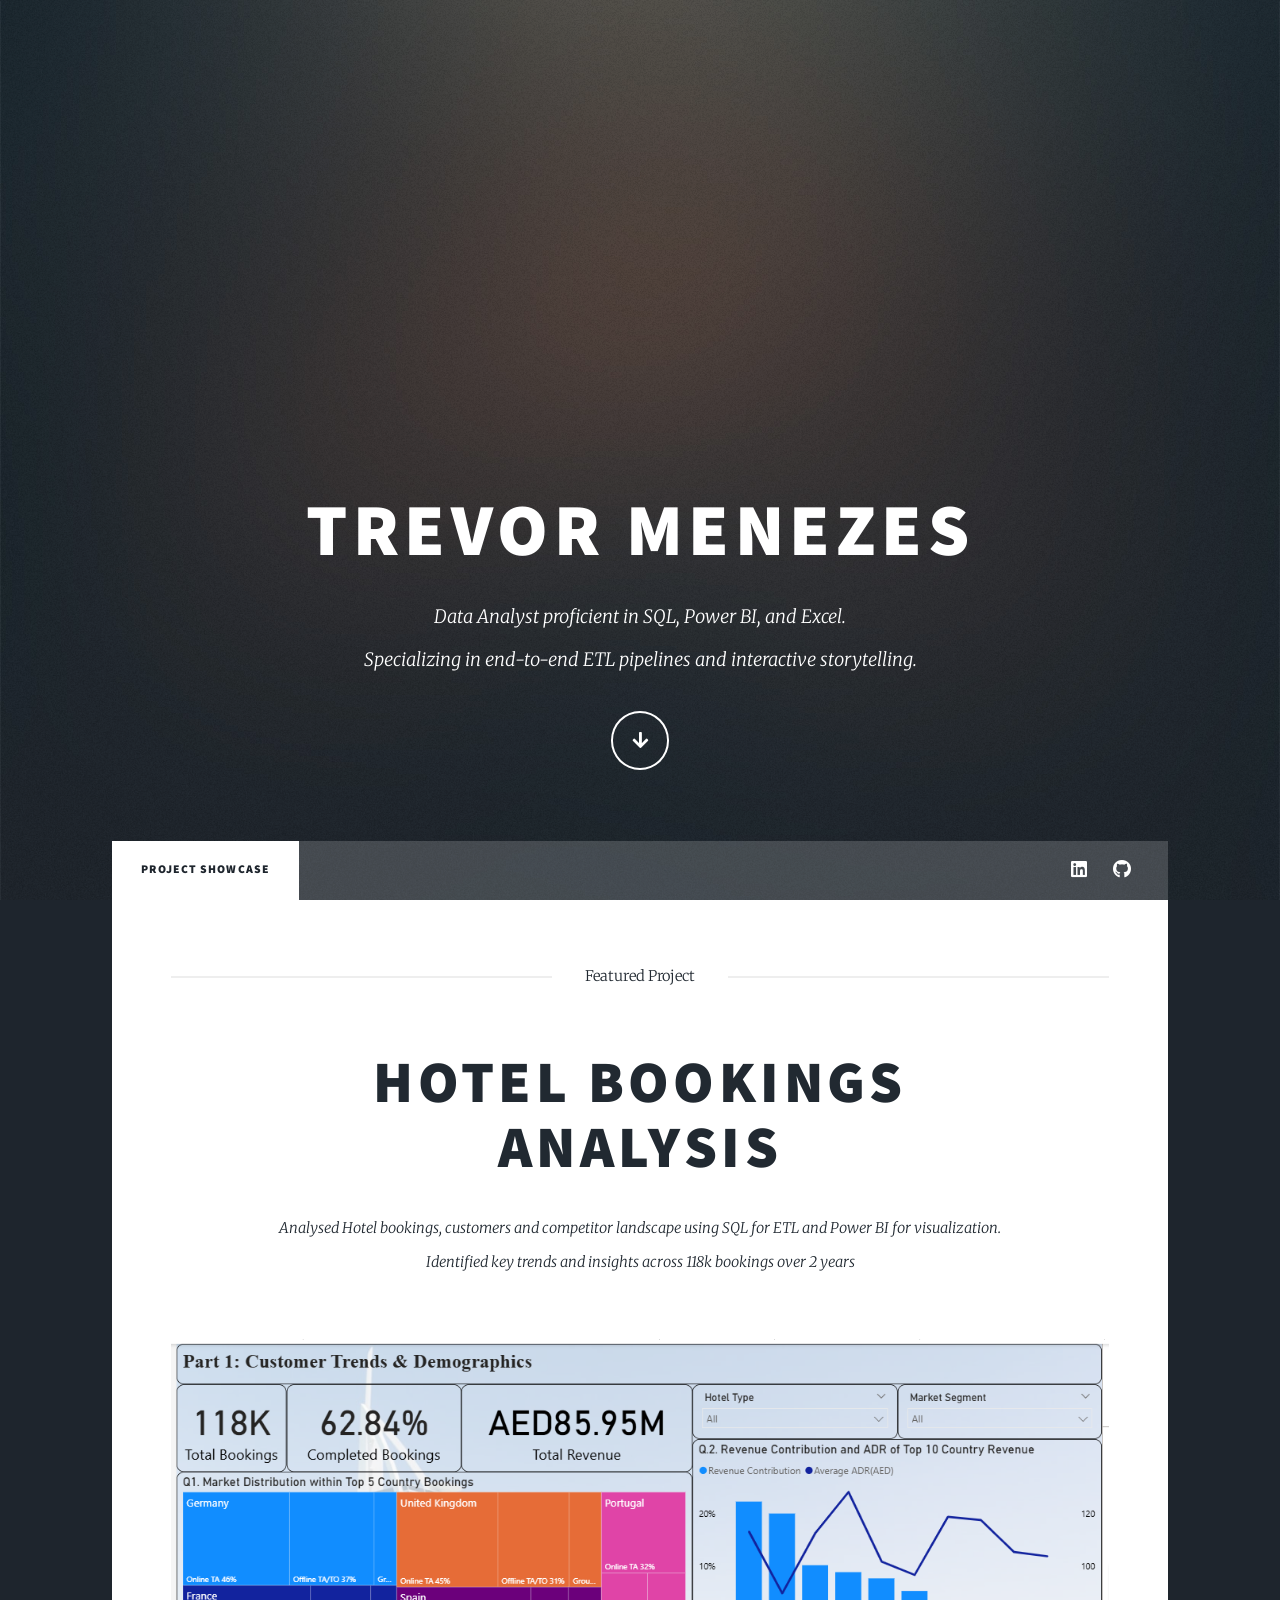
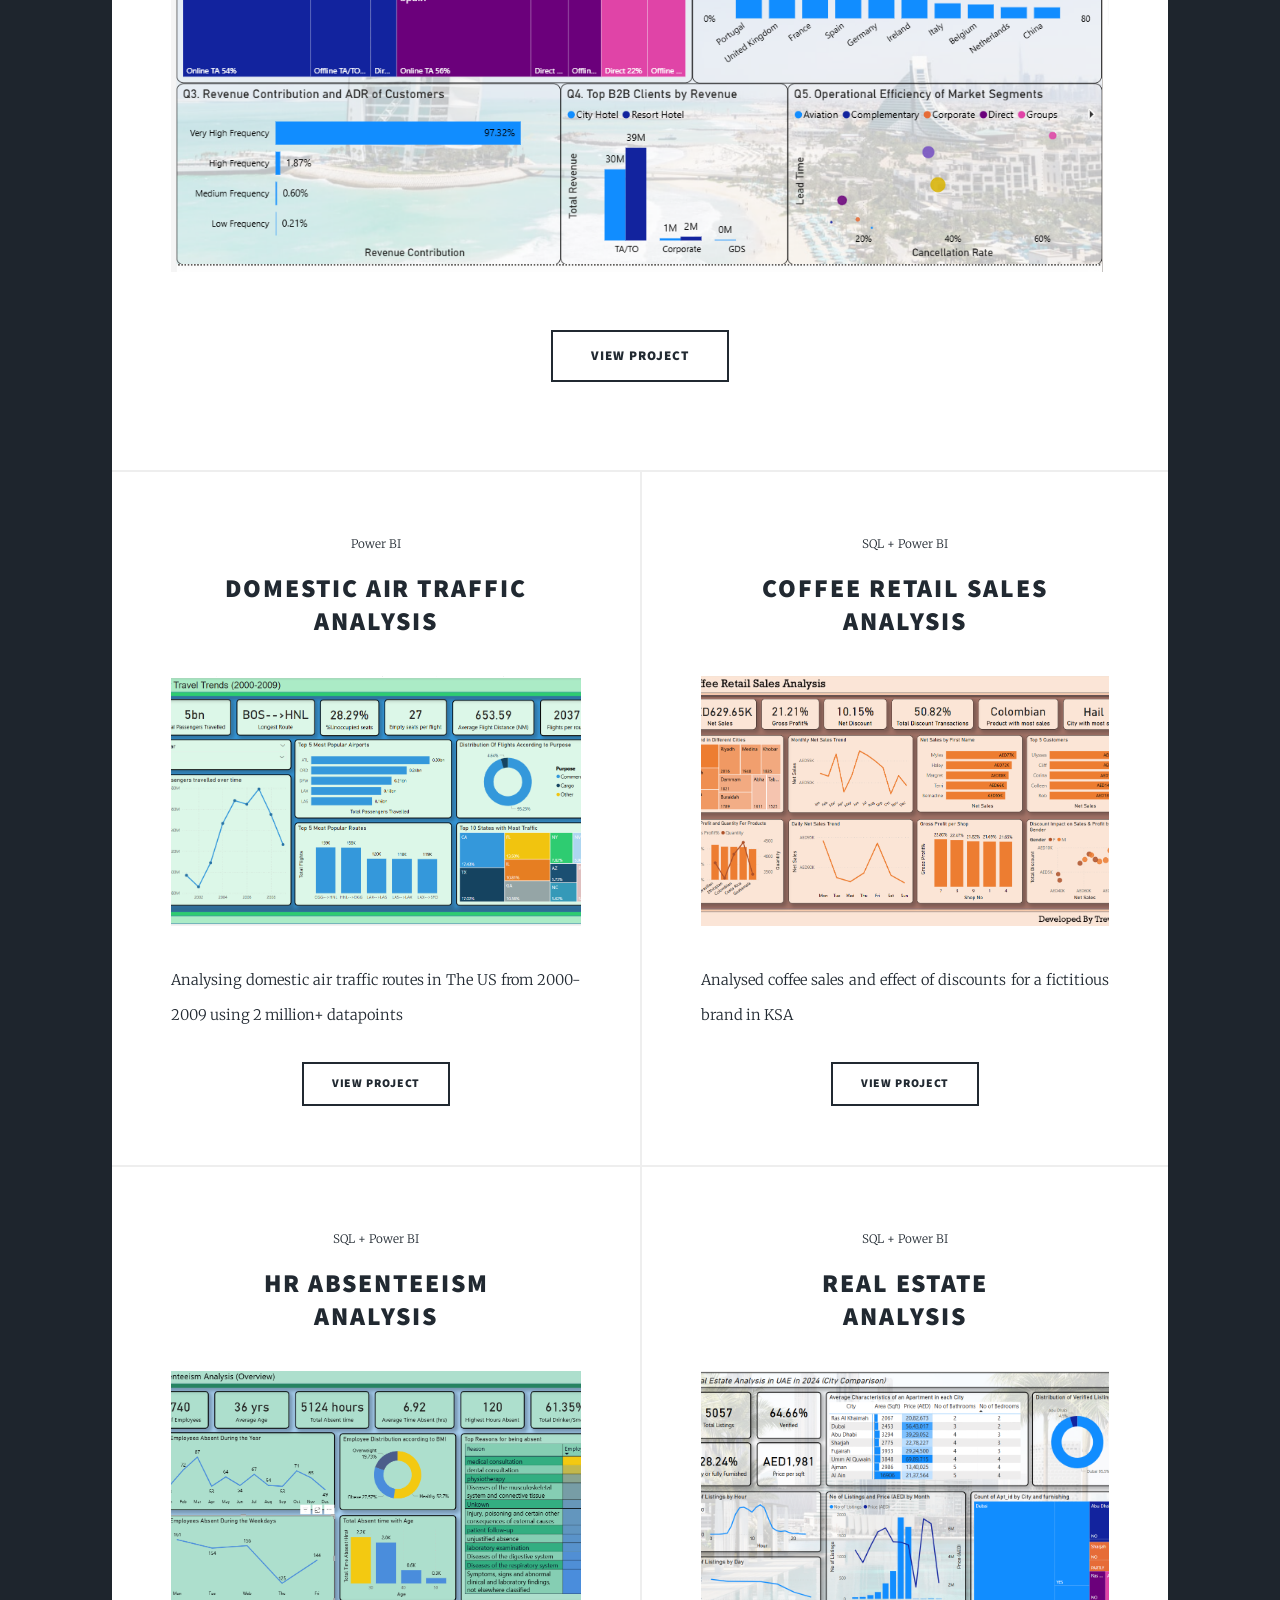
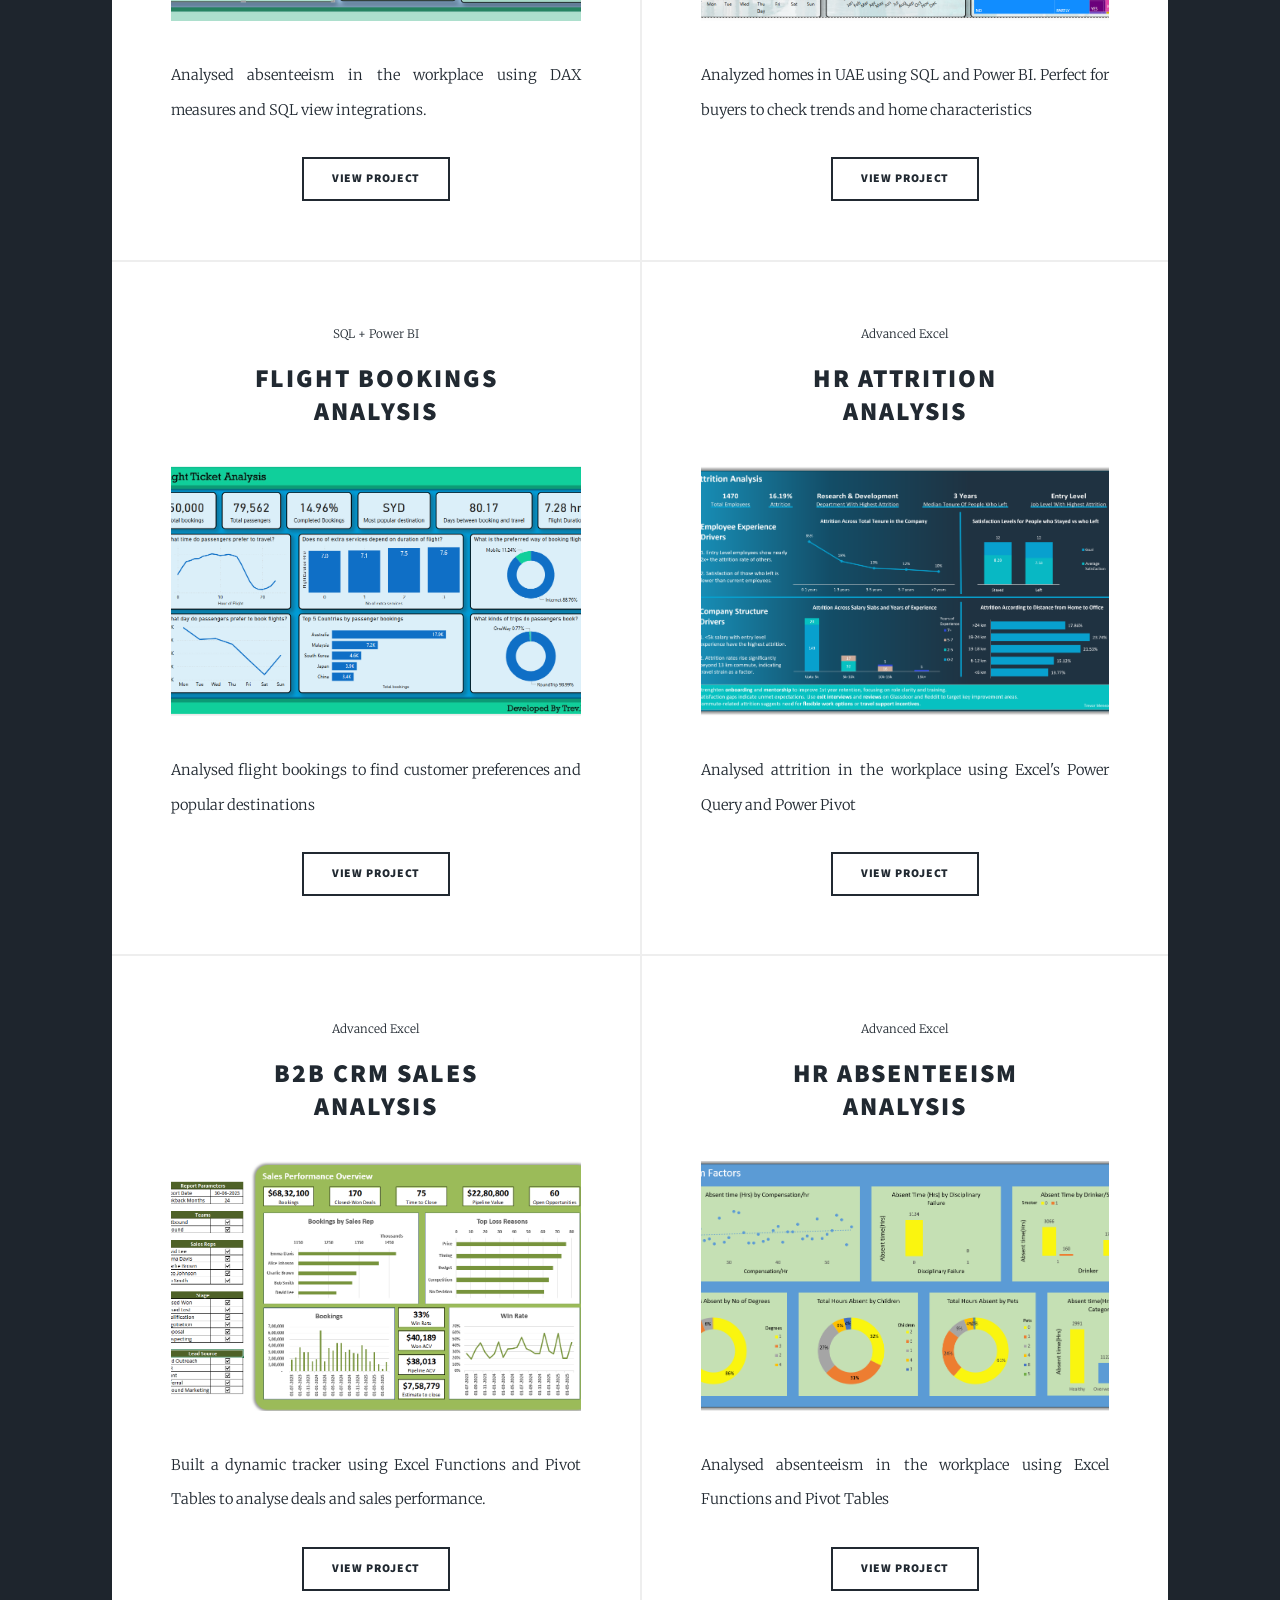
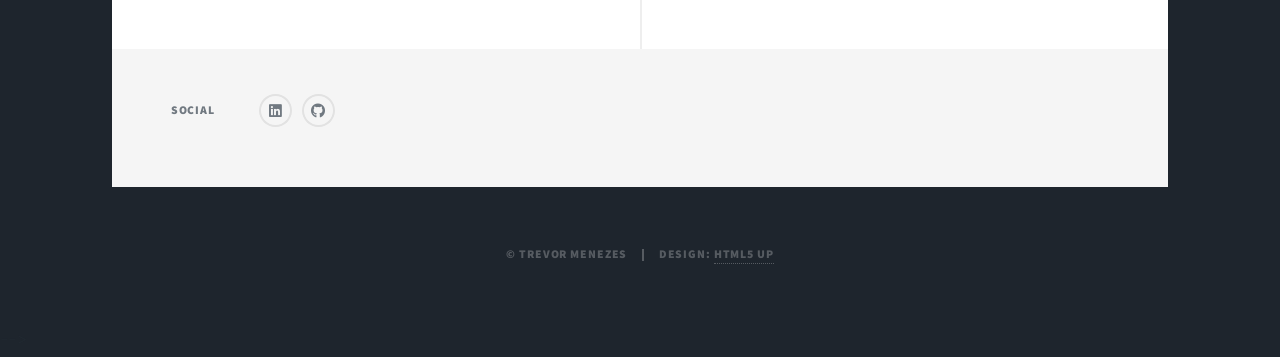
==== commit c7ef2c99: "Update index.html" ====
--- a/index.html
+++ b/index.html
@@ -60,7 +60,7 @@
 									<a href="https://github.com/Trevor20/SQL-PowerBI-Portfolio/tree/main/projects/Project2-AirportAnalysis" class="image fit"><img src="SSProject/Air_Traffic_Trends_Dashboard.png" alt="" /></a>
 									<p>Analysing domestic air traffic routes in The US from 2000-2009 using 2 million+ datapoints</p>
 									<ul class="actions special">
-										<li><a href="https://github.com/Trevor20/SQL-PowerBI-Portfolio/tree/main/projects/Project2-AirportAnalysis" class="button">View Code</a></li>
+										<li><a href="https://github.com/Trevor20/SQL-PowerBI-Portfolio/tree/main/projects/Project2-AirportAnalysis" class="button">View Project</a></li>
 									</ul>
 								</article>
 
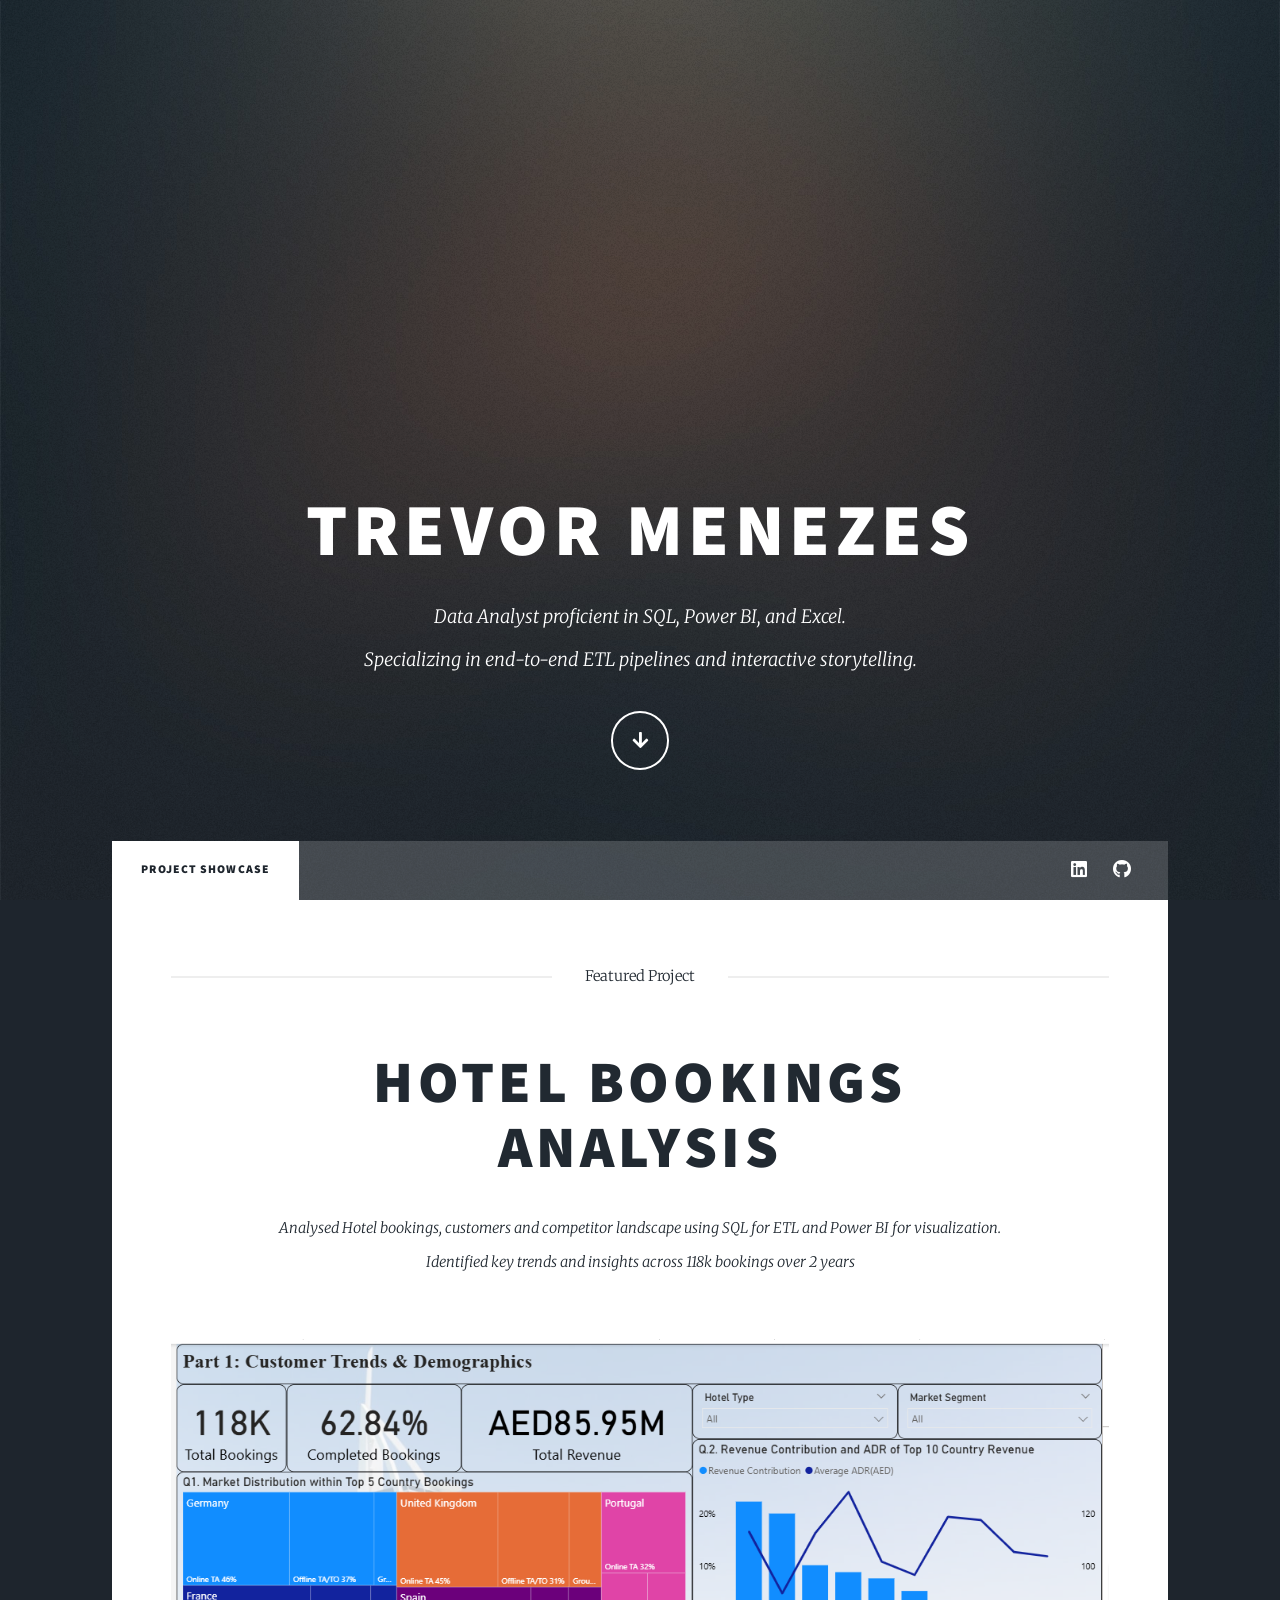
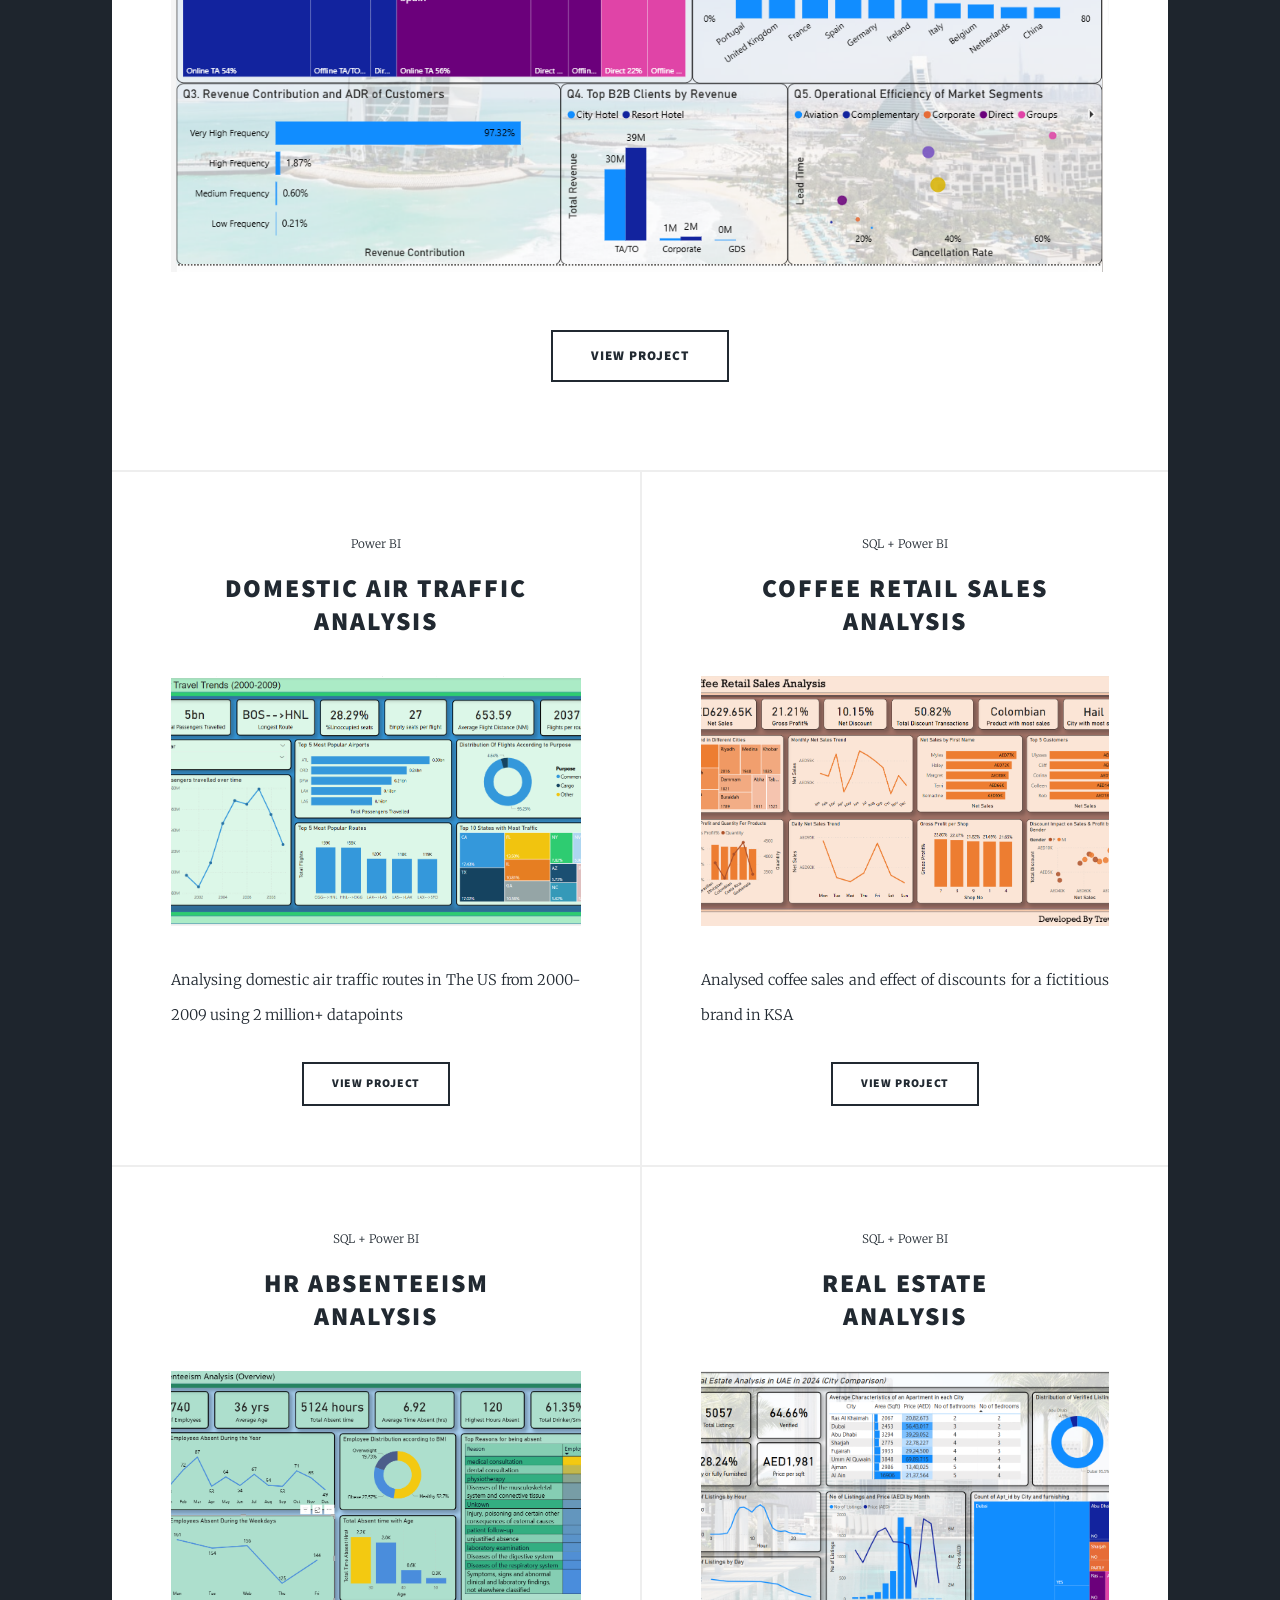
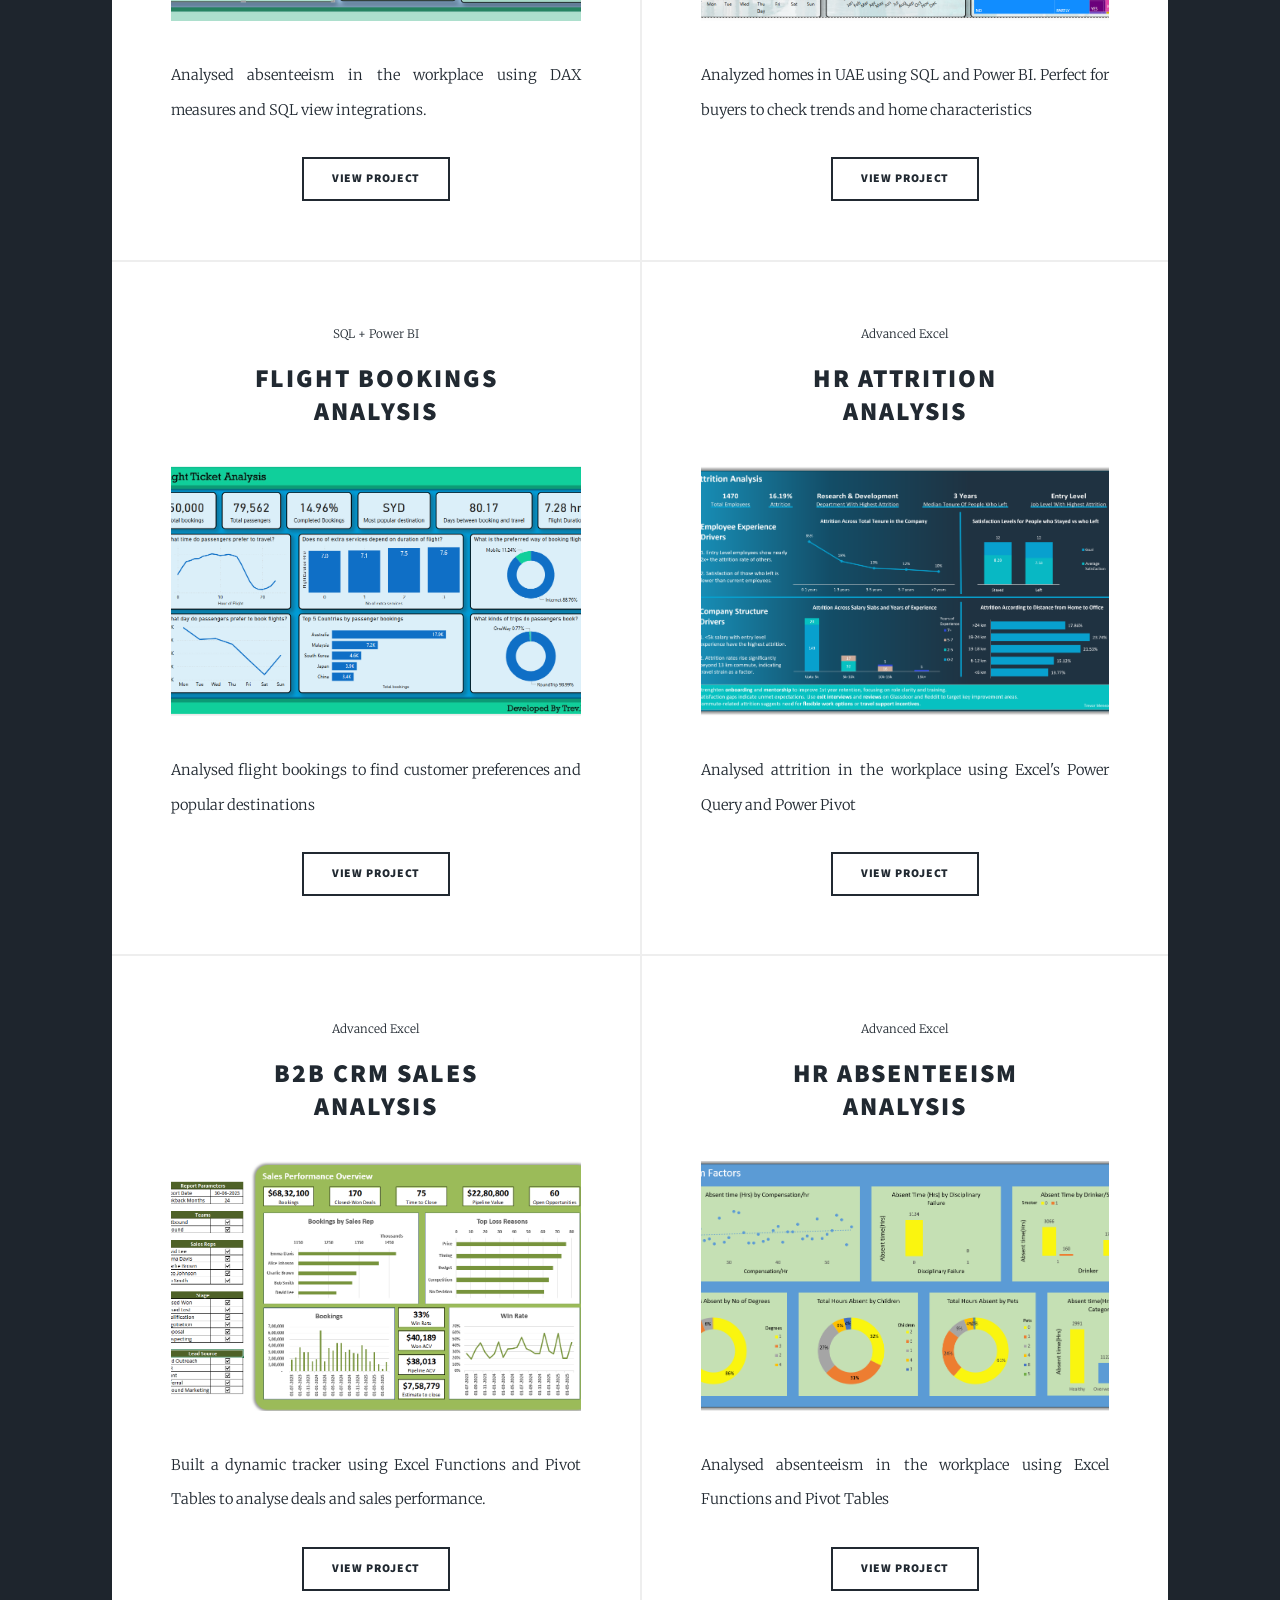
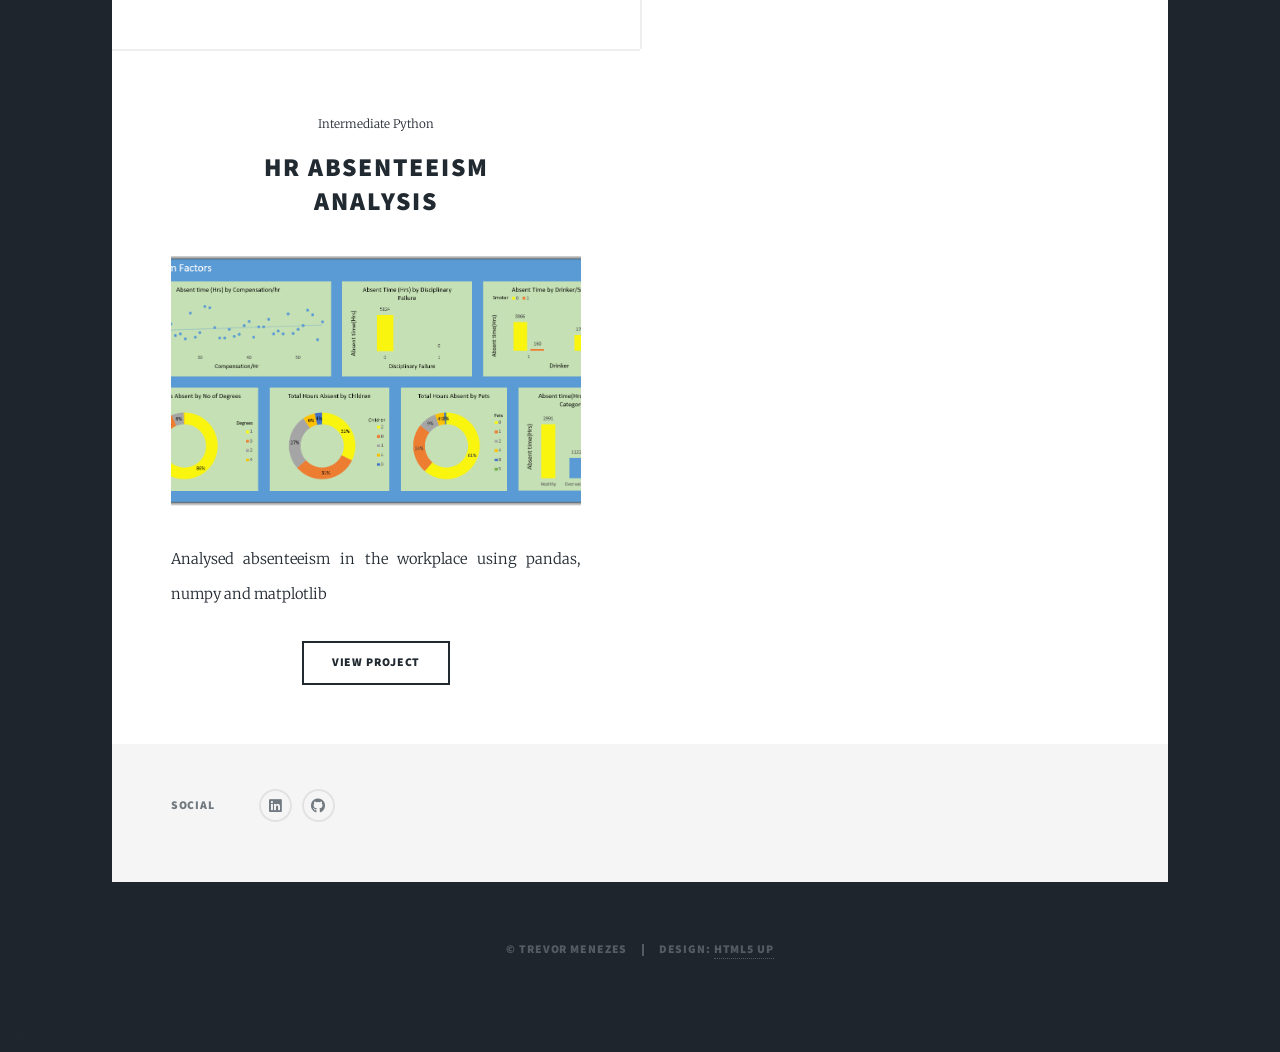
==== commit f920f60d: "Update index.html" ====
--- a/index.html
+++ b/index.html
@@ -154,6 +154,19 @@
 										<li><a href="https://github.com/Trevor20/Excel-Portfolio/tree/main/Project%202%20-%20HR%20Absenteeism%20Analysis" class="button">View Project</a></li>
 									</ul>
 								</article>
+
+							<article>
+									<header>
+										<span class="date">Intermediate Python</span>
+										<h2><a href="https://github.com/Trevor20/Python-Portfolio/tree/main/Project%201%20-%20HR%20Absenteeism%20Analysis">HR Absenteeism<br />
+										Analysis</a></h2>
+									</header>
+									<a href="https://github.com/Trevor20/Python-Portfolio/tree/main/Project%201%20-%20HR%20Absenteeism%20Analysis" class="image fit"><img src="SSProject/Absenteeism_Dashboard_Factors.png" alt="" /></a>
+									<p>Analysed absenteeism in the workplace using pandas, numpy and matplotlib</p>
+									<ul class="actions special">
+										<li><a href="https://github.com/Trevor20/Python-Portfolio/tree/main/Project%201%20-%20HR%20Absenteeism%20Analysis" class="button">View Project</a></li>
+									</ul>
+								</article>
 							</section>
 
 					</div>
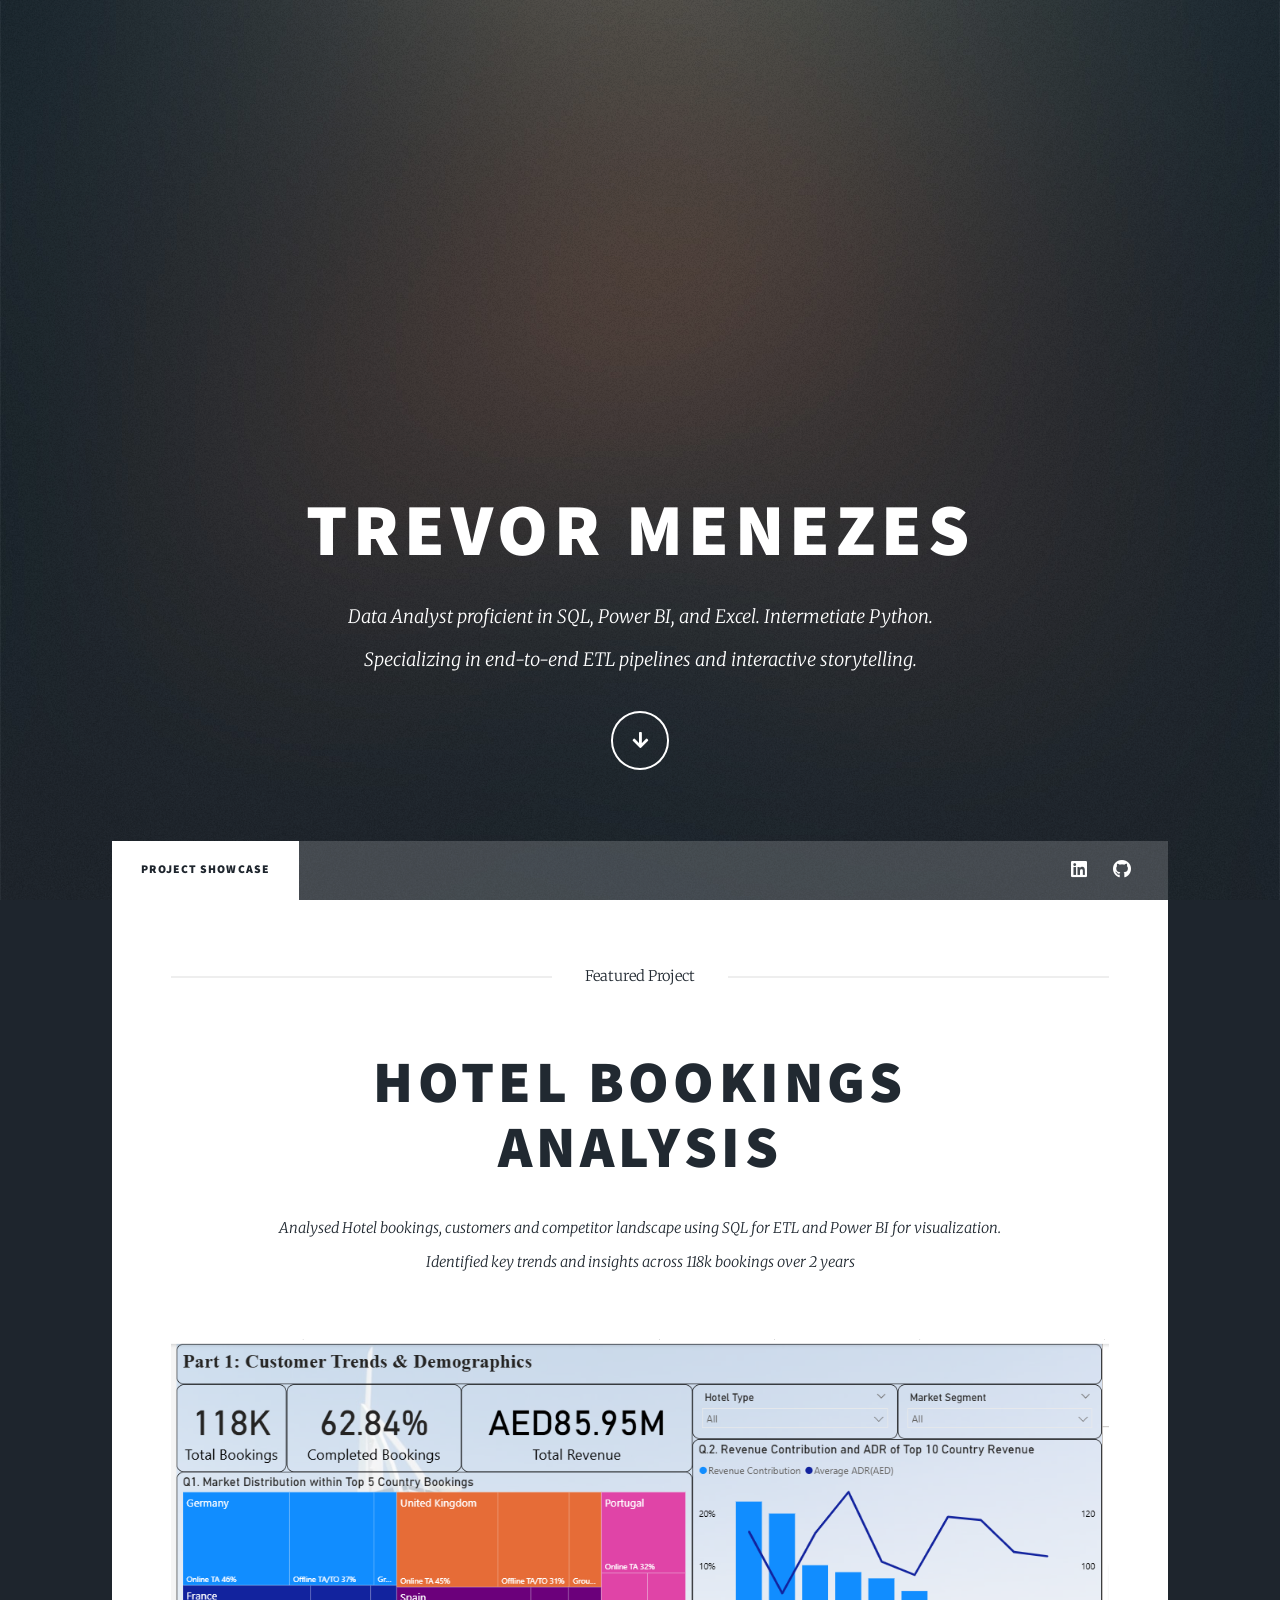
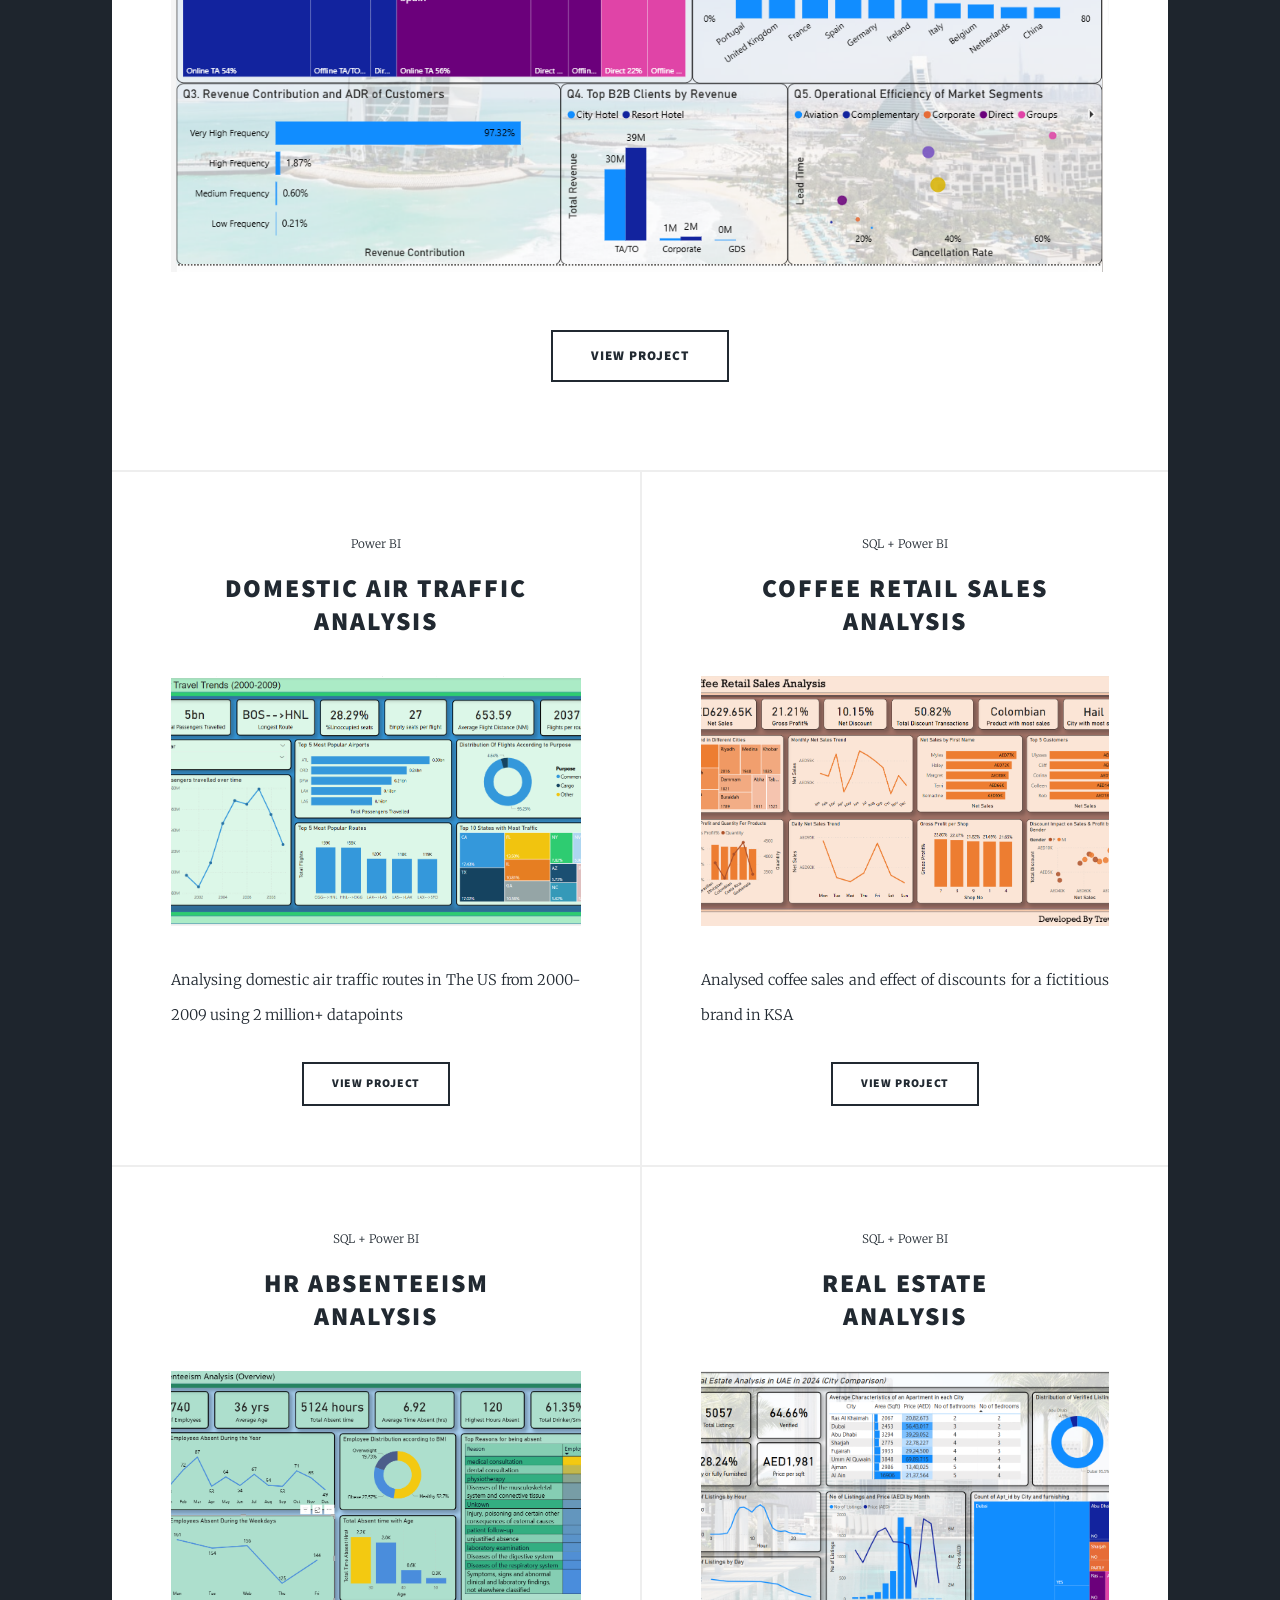
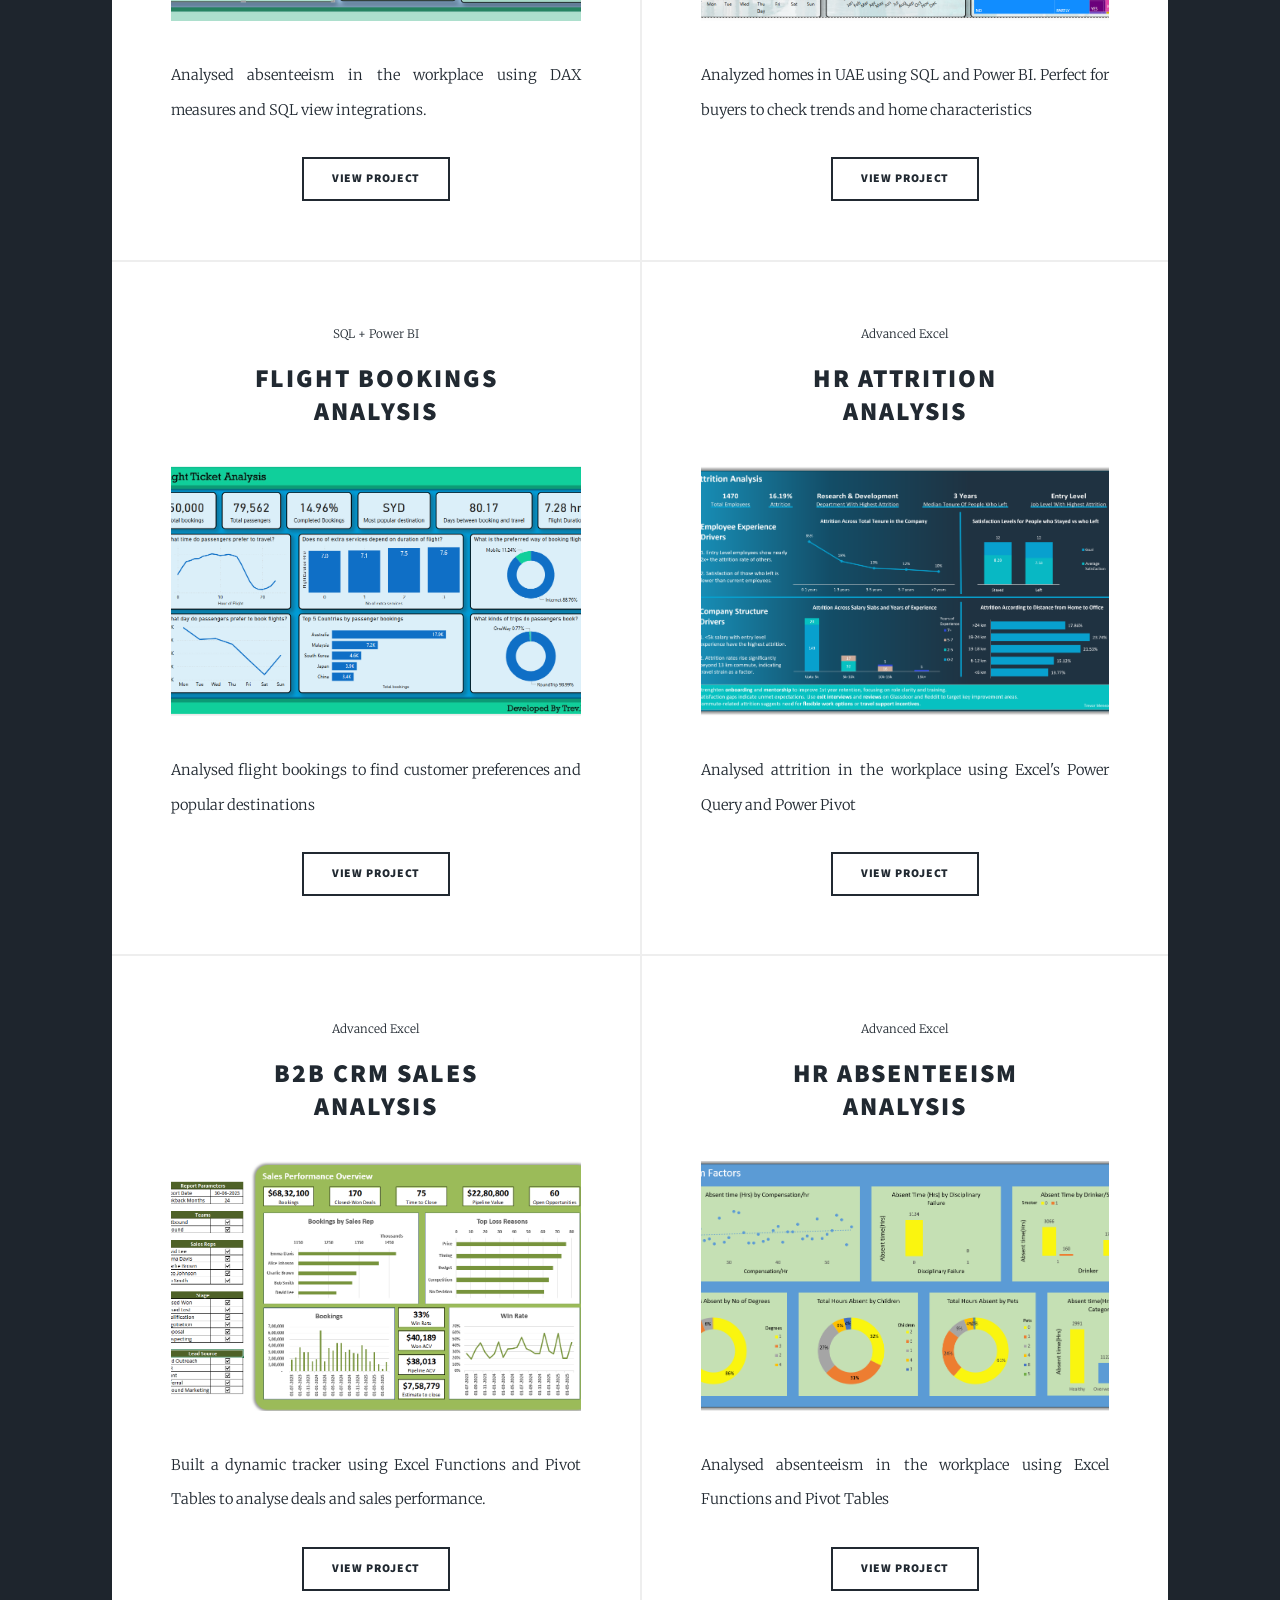
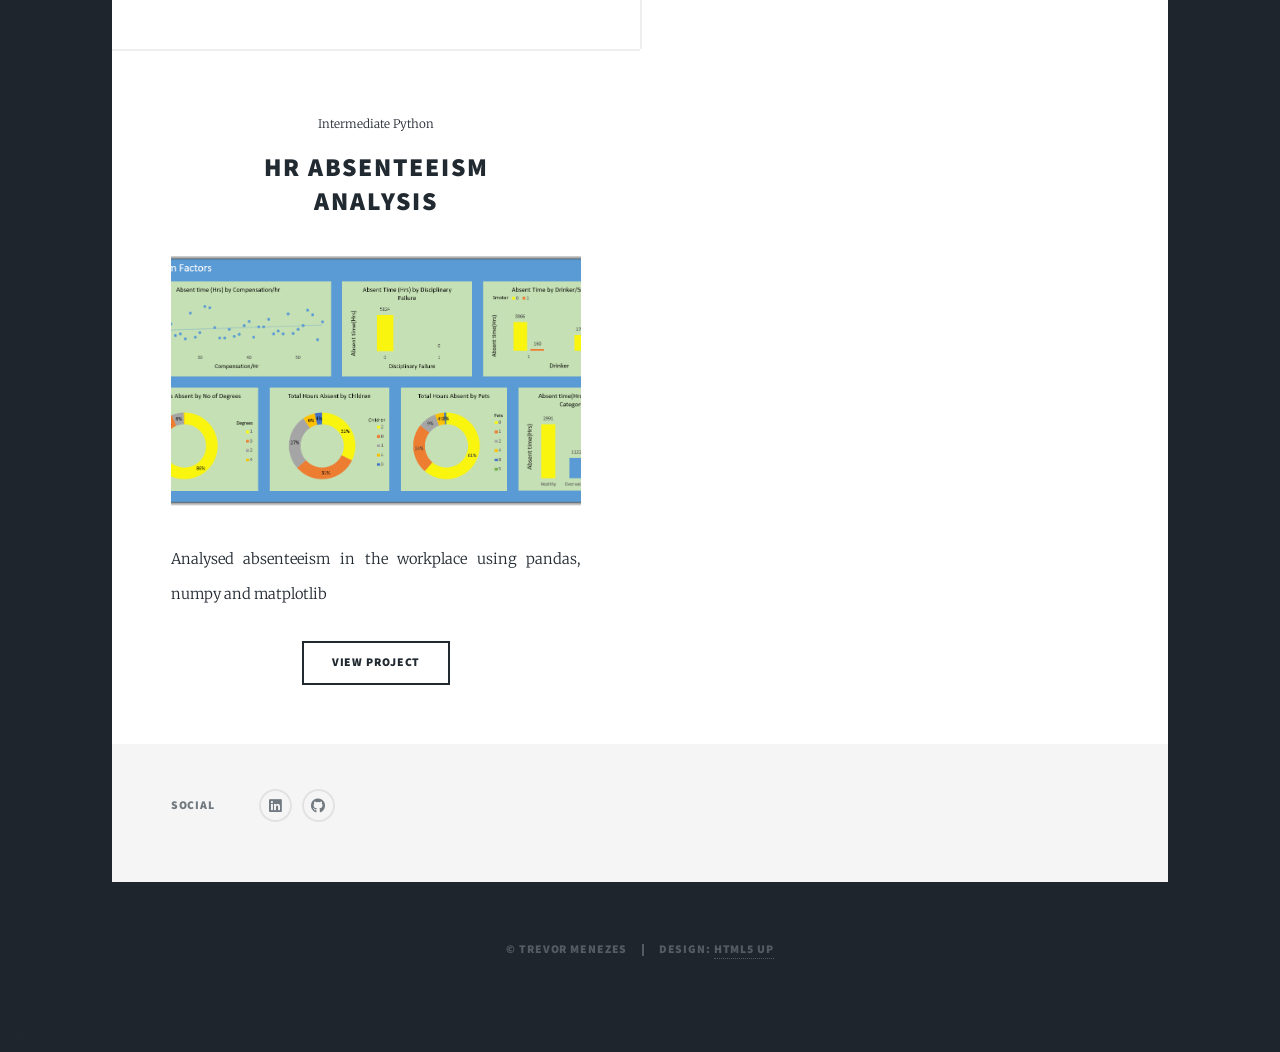
==== commit faf7813d: "Update index.html" ====
--- a/index.html
+++ b/index.html
@@ -13,7 +13,7 @@
 
 				<div id="intro">
 						<h1>Trevor Menezes</h1>
-						<p>Data Analyst proficient in SQL, Power BI, and Excel. <br />
+						<p>Data Analyst proficient in SQL, Power BI, and Excel. Intermetiate Python. <br />
 						Specializing in end-to-end ETL pipelines and interactive storytelling.</p>
 						<ul class="actions">
 							<li><a href="#header" class="button icon solid solo fa-arrow-down scrolly">Continue</a></li>
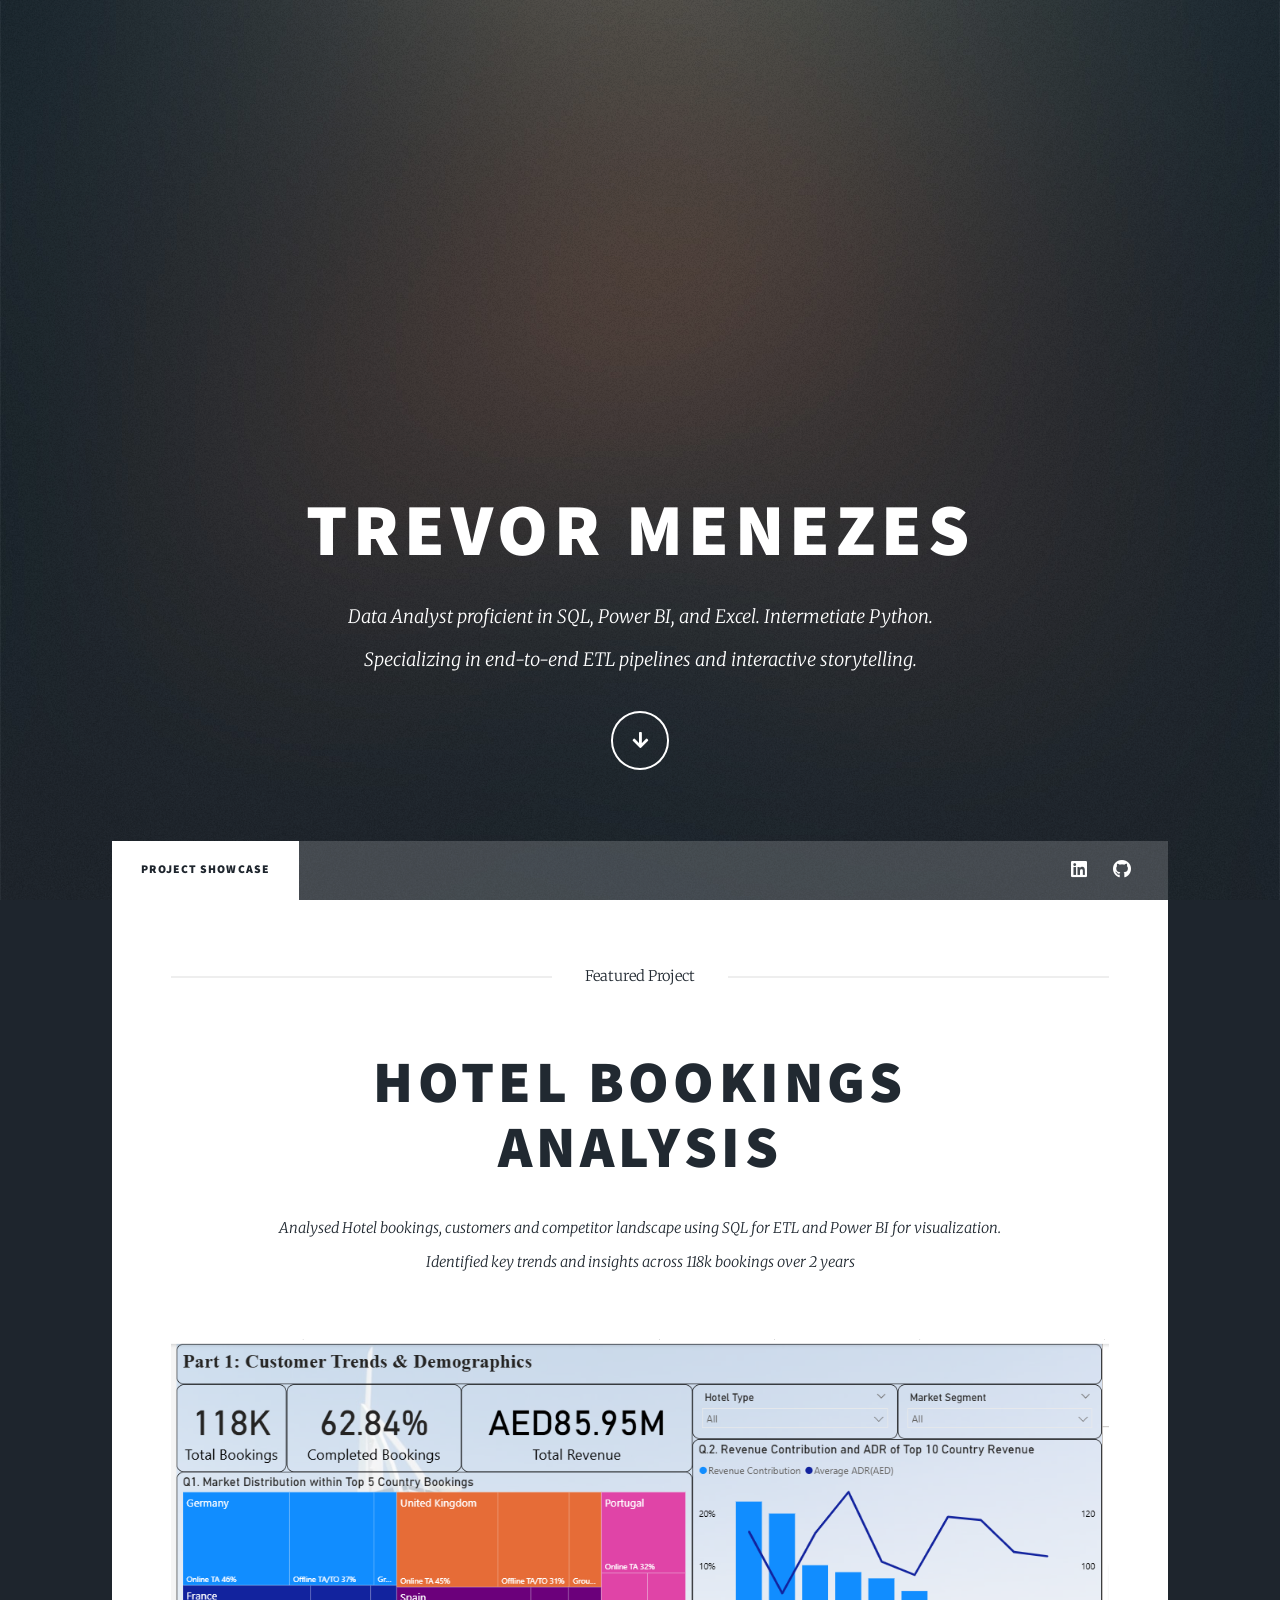
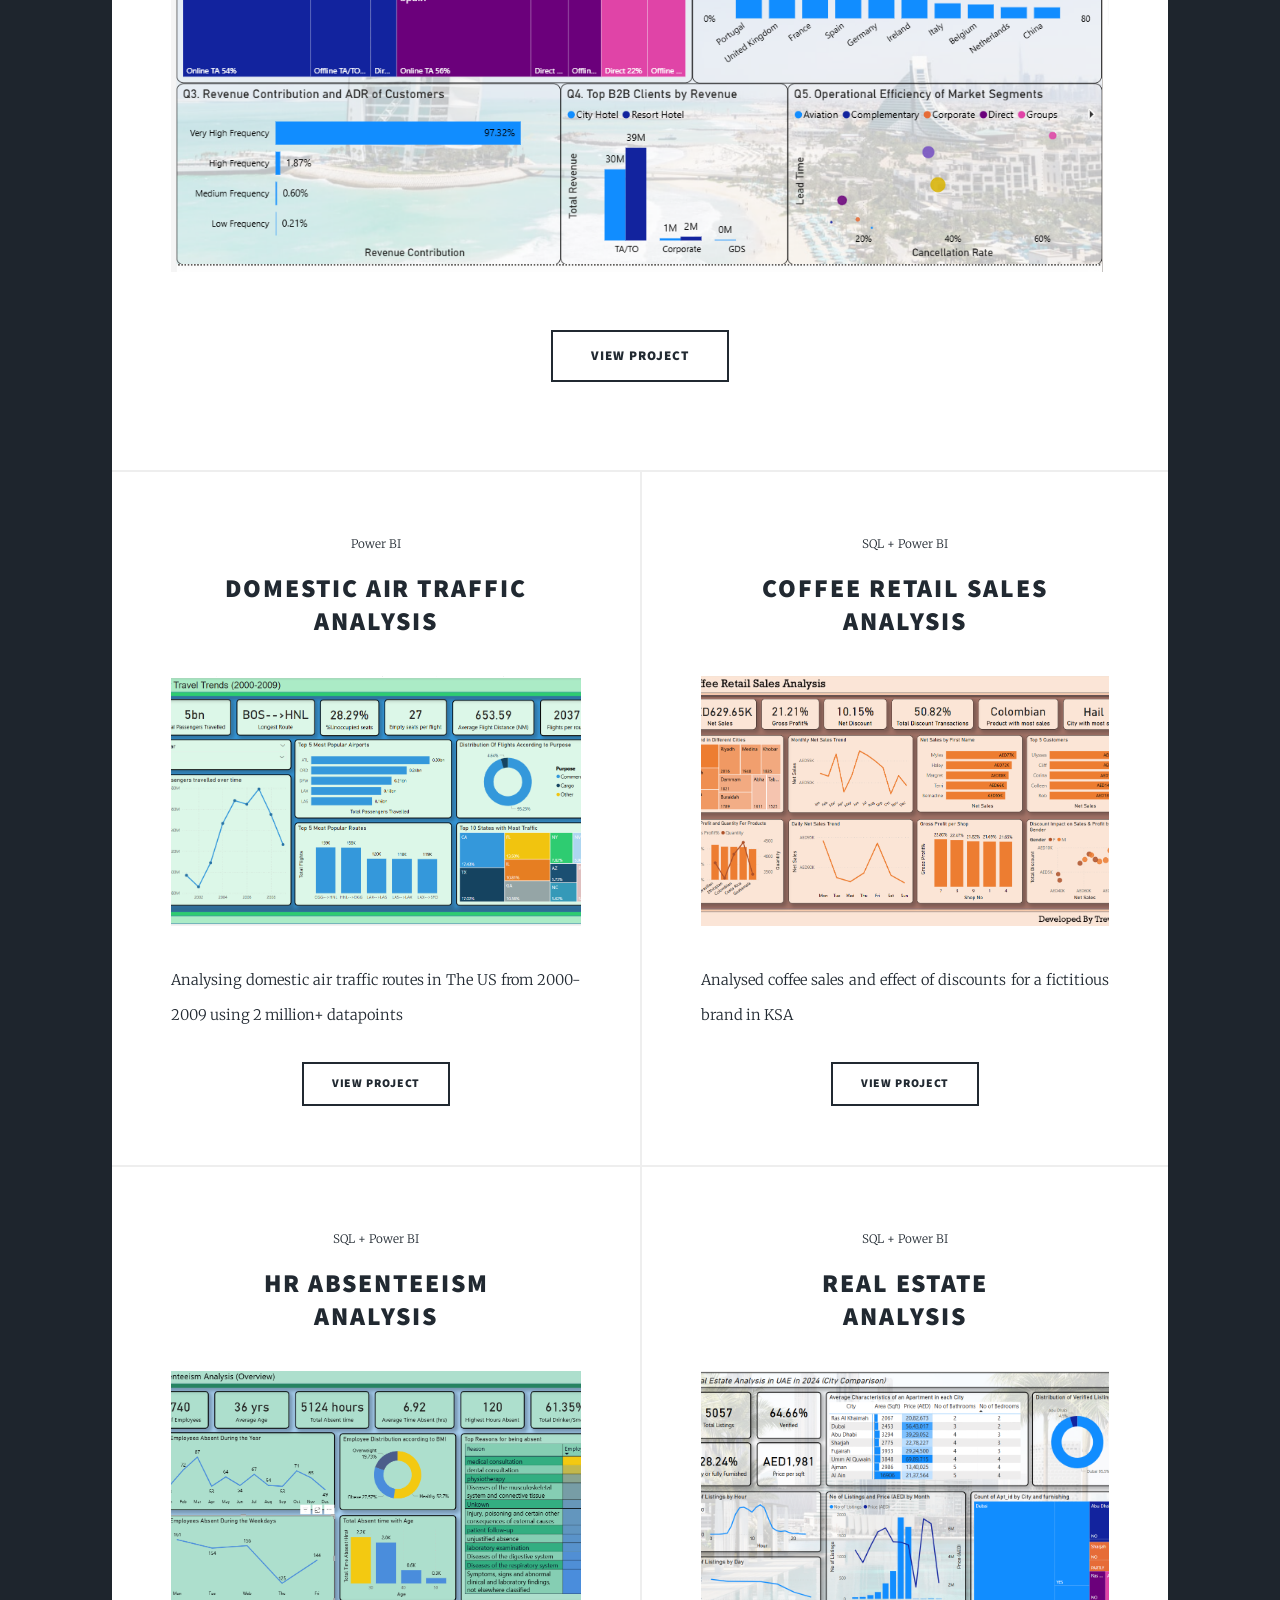
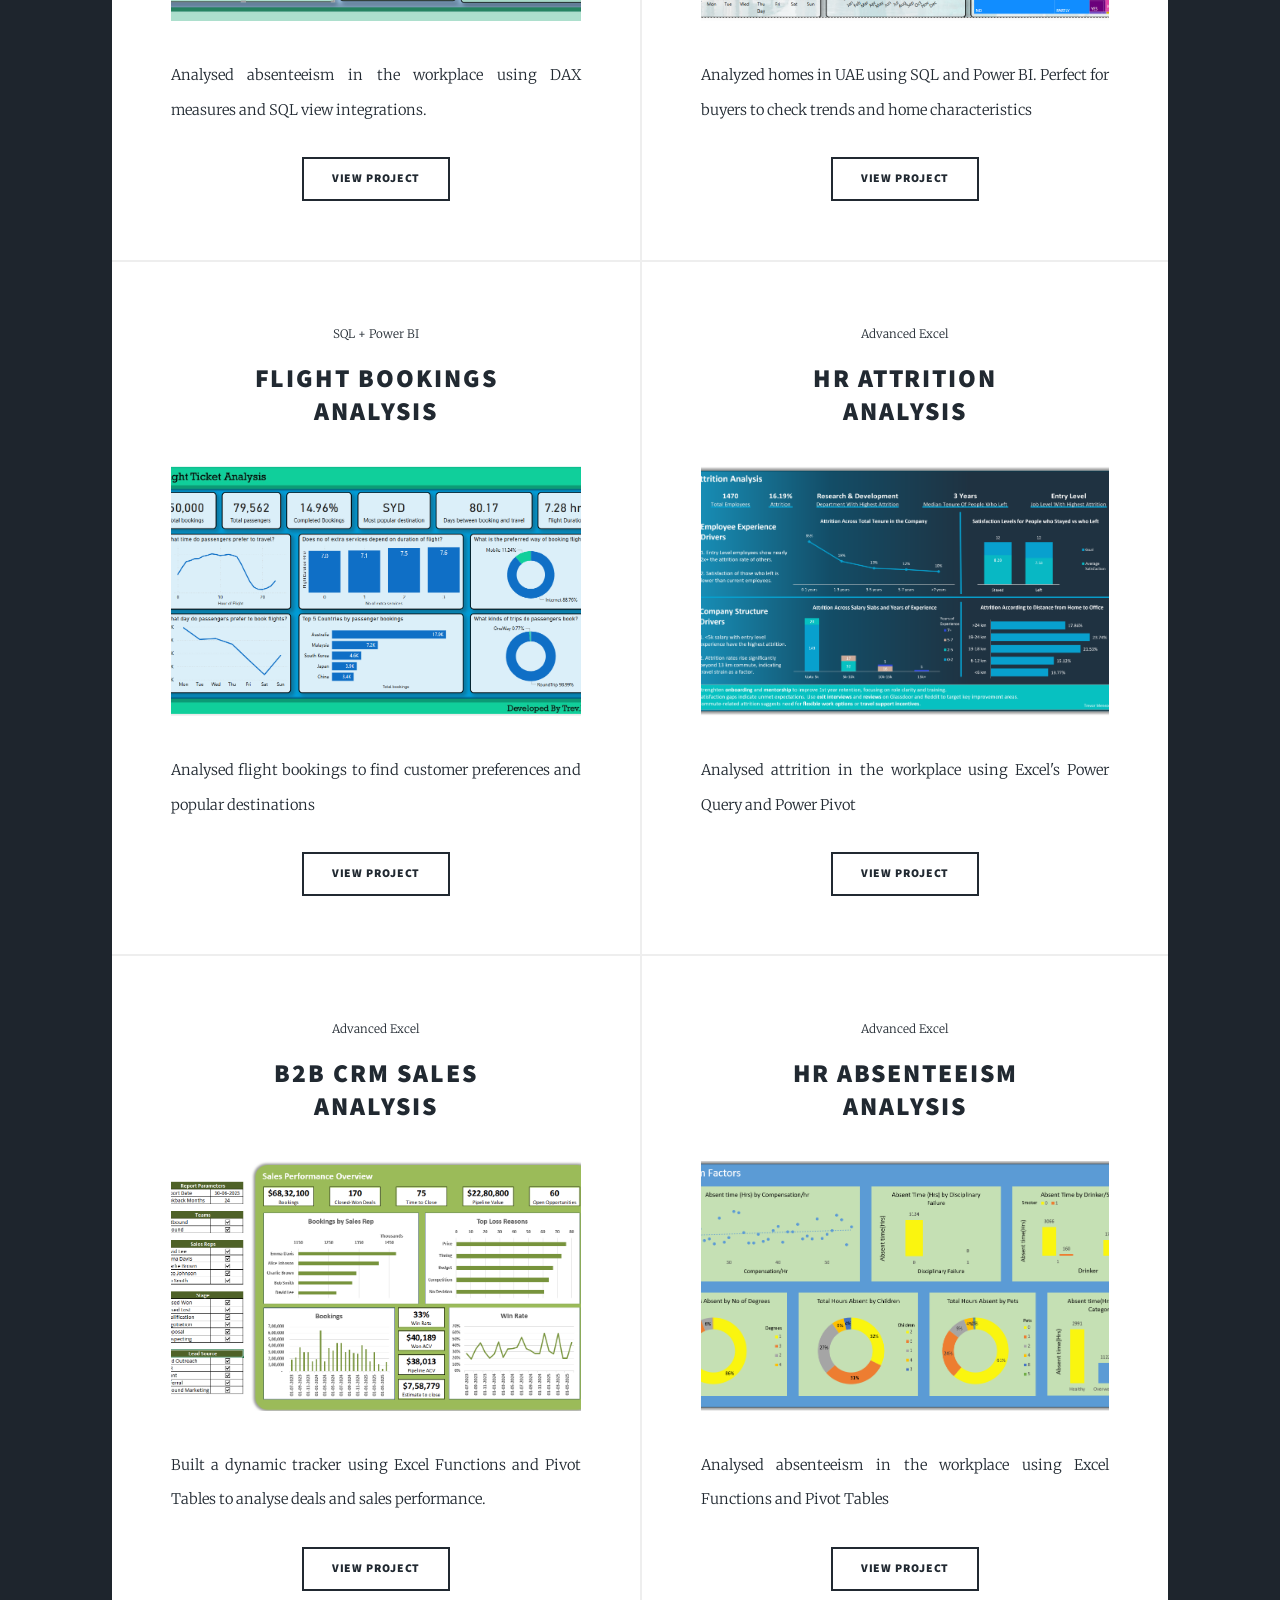
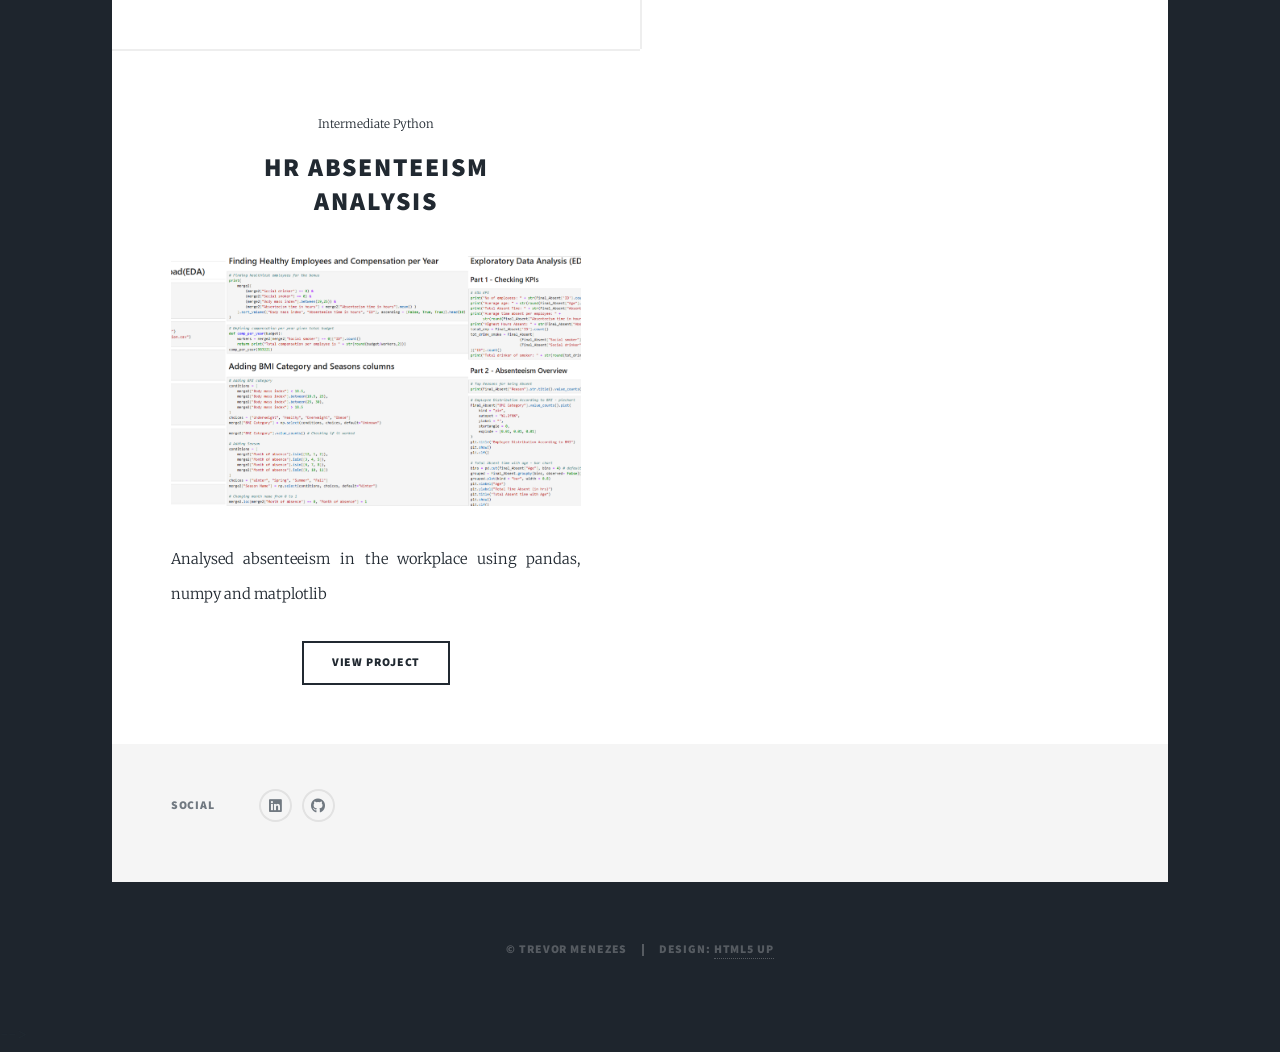
==== commit 3a581385: "Update index.html" ====
--- a/index.html
+++ b/index.html
@@ -161,7 +161,7 @@
 										<h2><a href="https://github.com/Trevor20/Python-Portfolio/tree/main/Project%201%20-%20HR%20Absenteeism%20Analysis">HR Absenteeism<br />
 										Analysis</a></h2>
 									</header>
-									<a href="https://github.com/Trevor20/Python-Portfolio/tree/main/Project%201%20-%20HR%20Absenteeism%20Analysis" class="image fit"><img src="SSProject/Absenteeism_Dashboard_Factors.png" alt="" /></a>
+									<a href="https://github.com/Trevor20/Python-Portfolio/tree/main/Project%201%20-%20HR%20Absenteeism%20Analysis" class="image fit"><img src="SSProject/Absenteeism_Python.png" alt="" /></a>
 									<p>Analysed absenteeism in the workplace using pandas, numpy and matplotlib</p>
 									<ul class="actions special">
 										<li><a href="https://github.com/Trevor20/Python-Portfolio/tree/main/Project%201%20-%20HR%20Absenteeism%20Analysis" class="button">View Project</a></li>
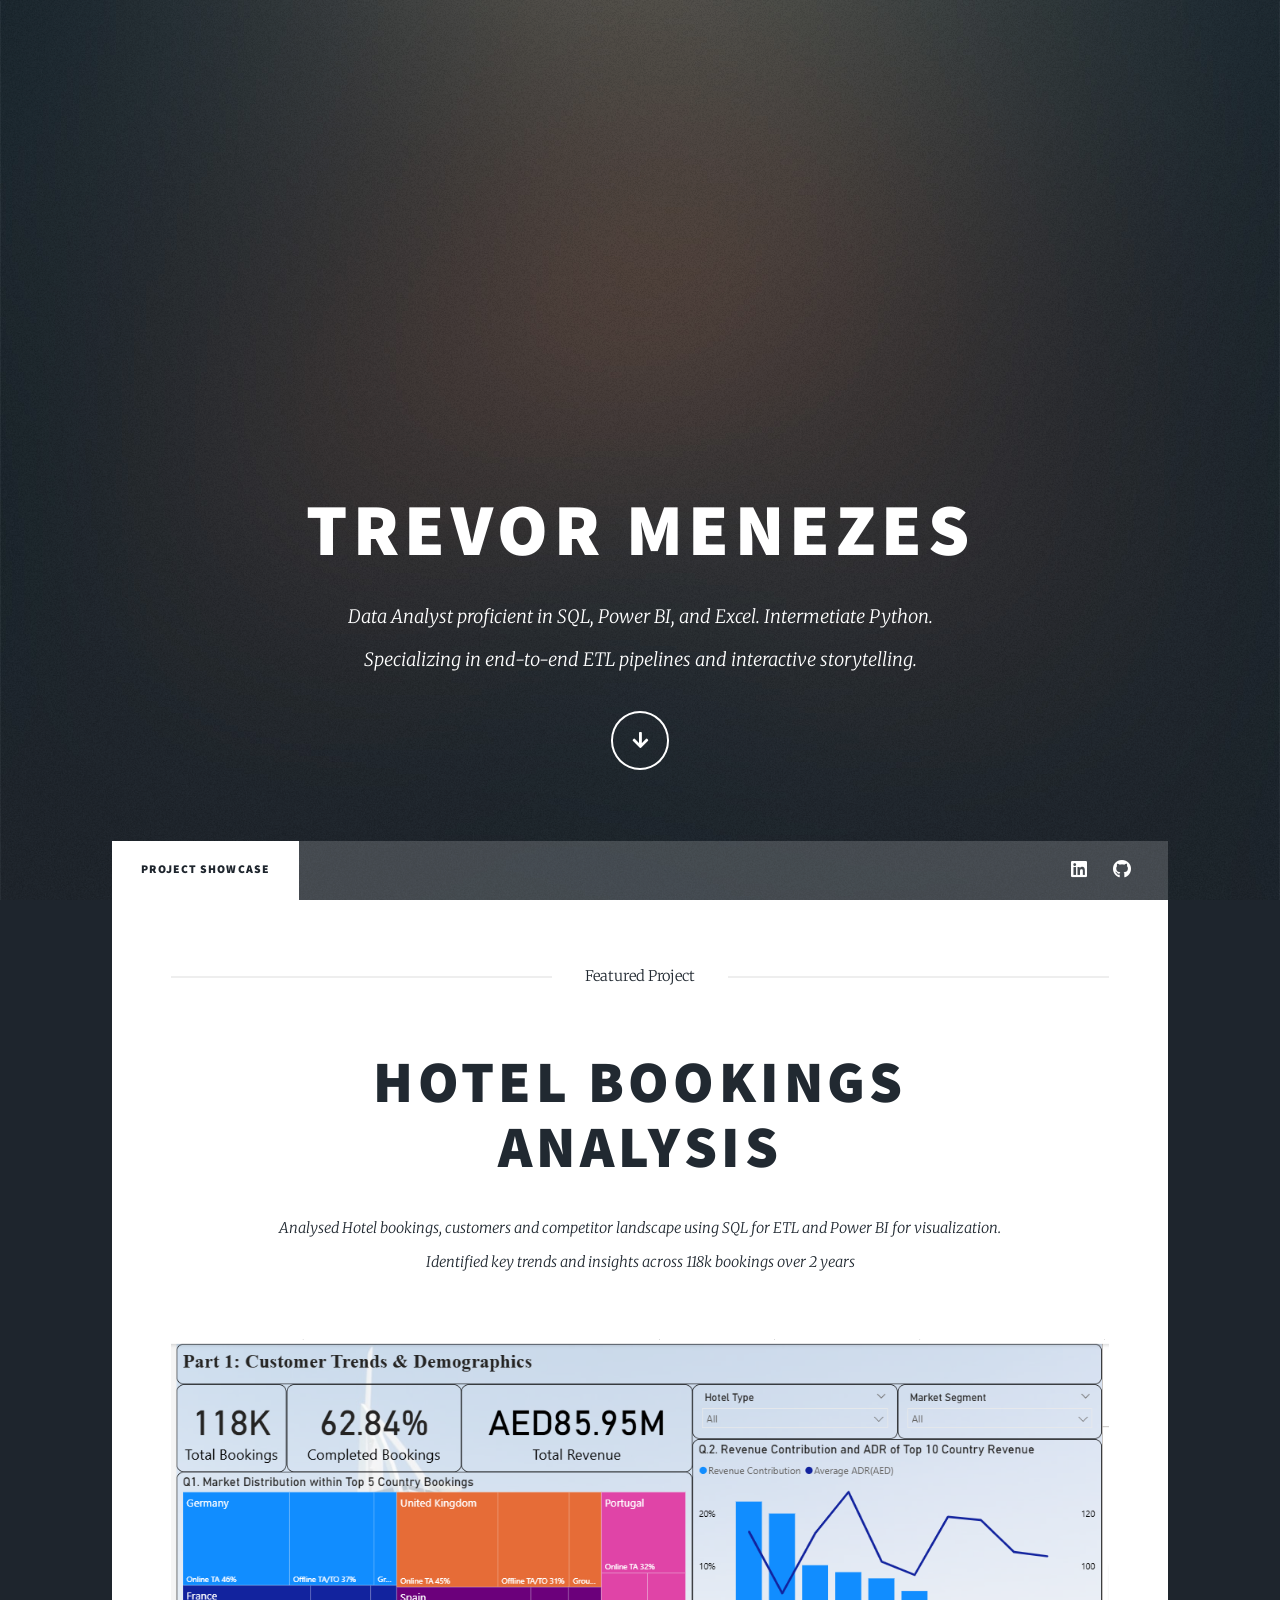
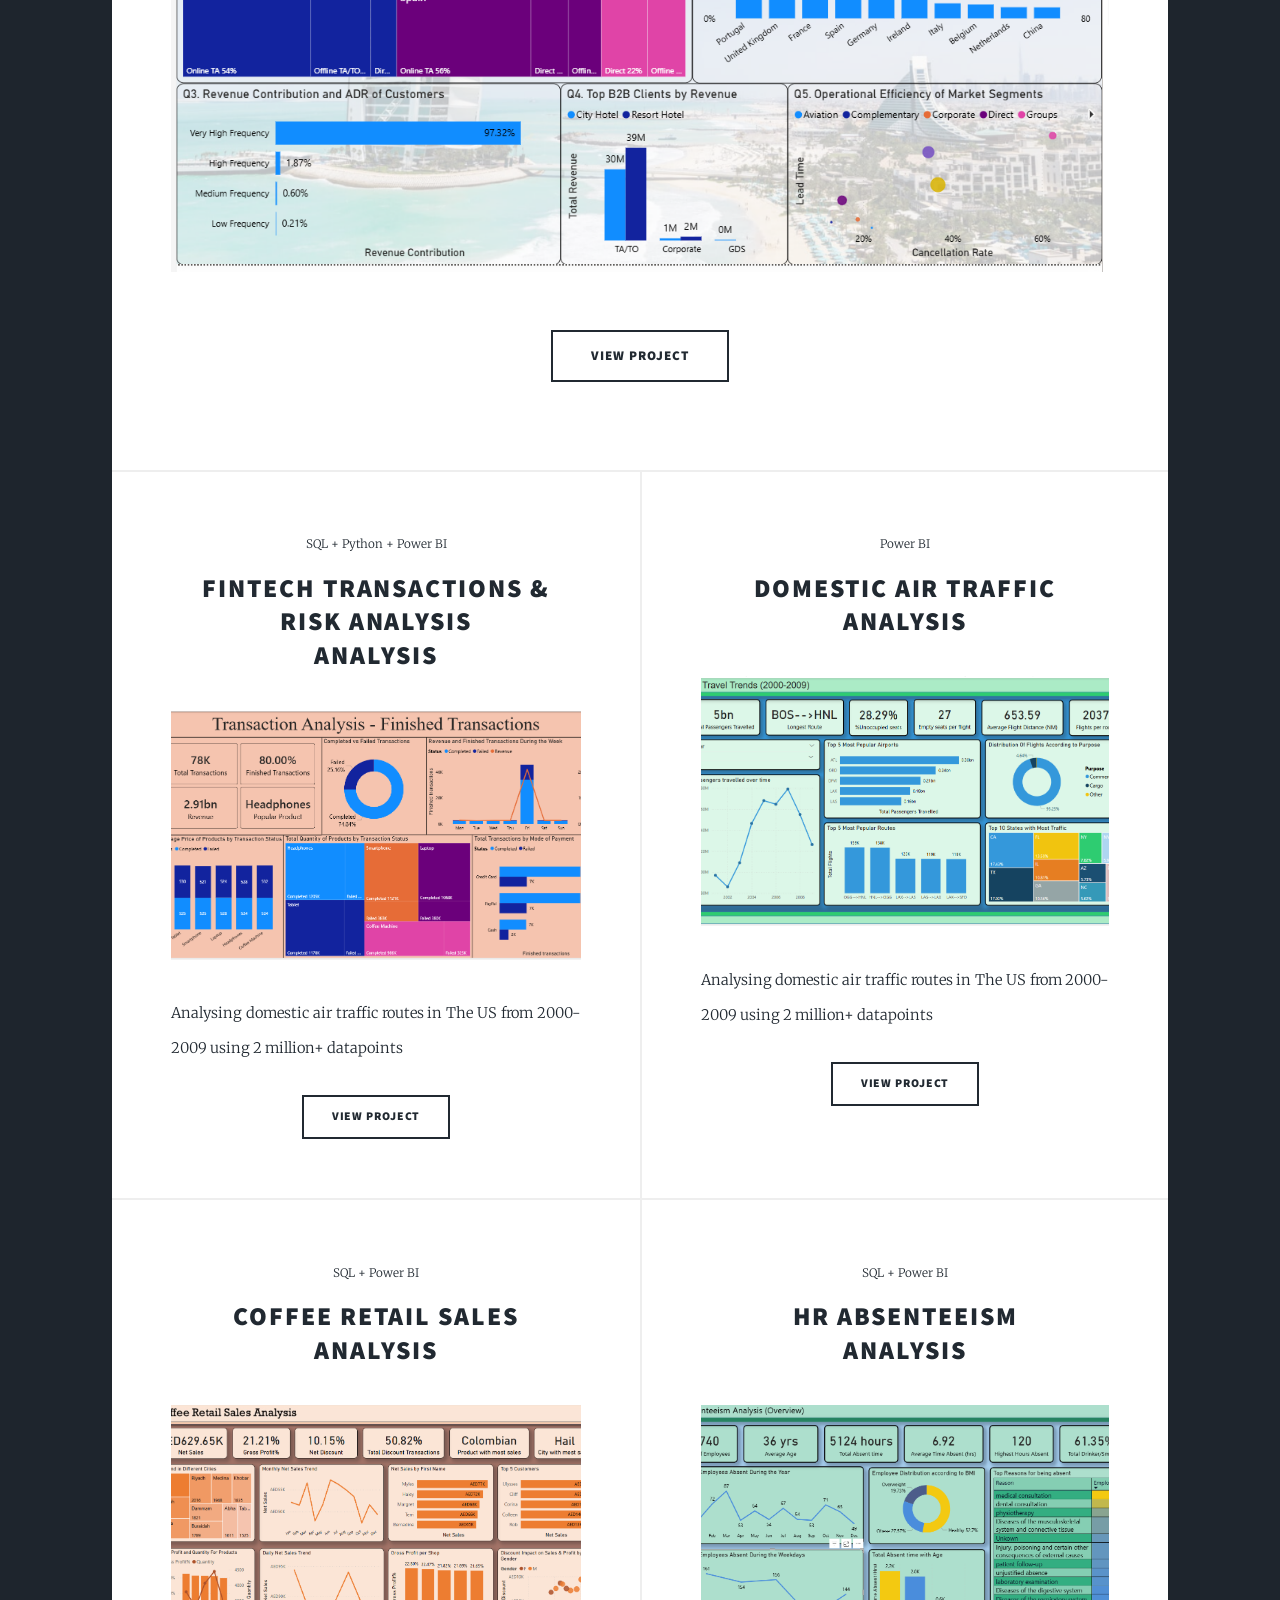
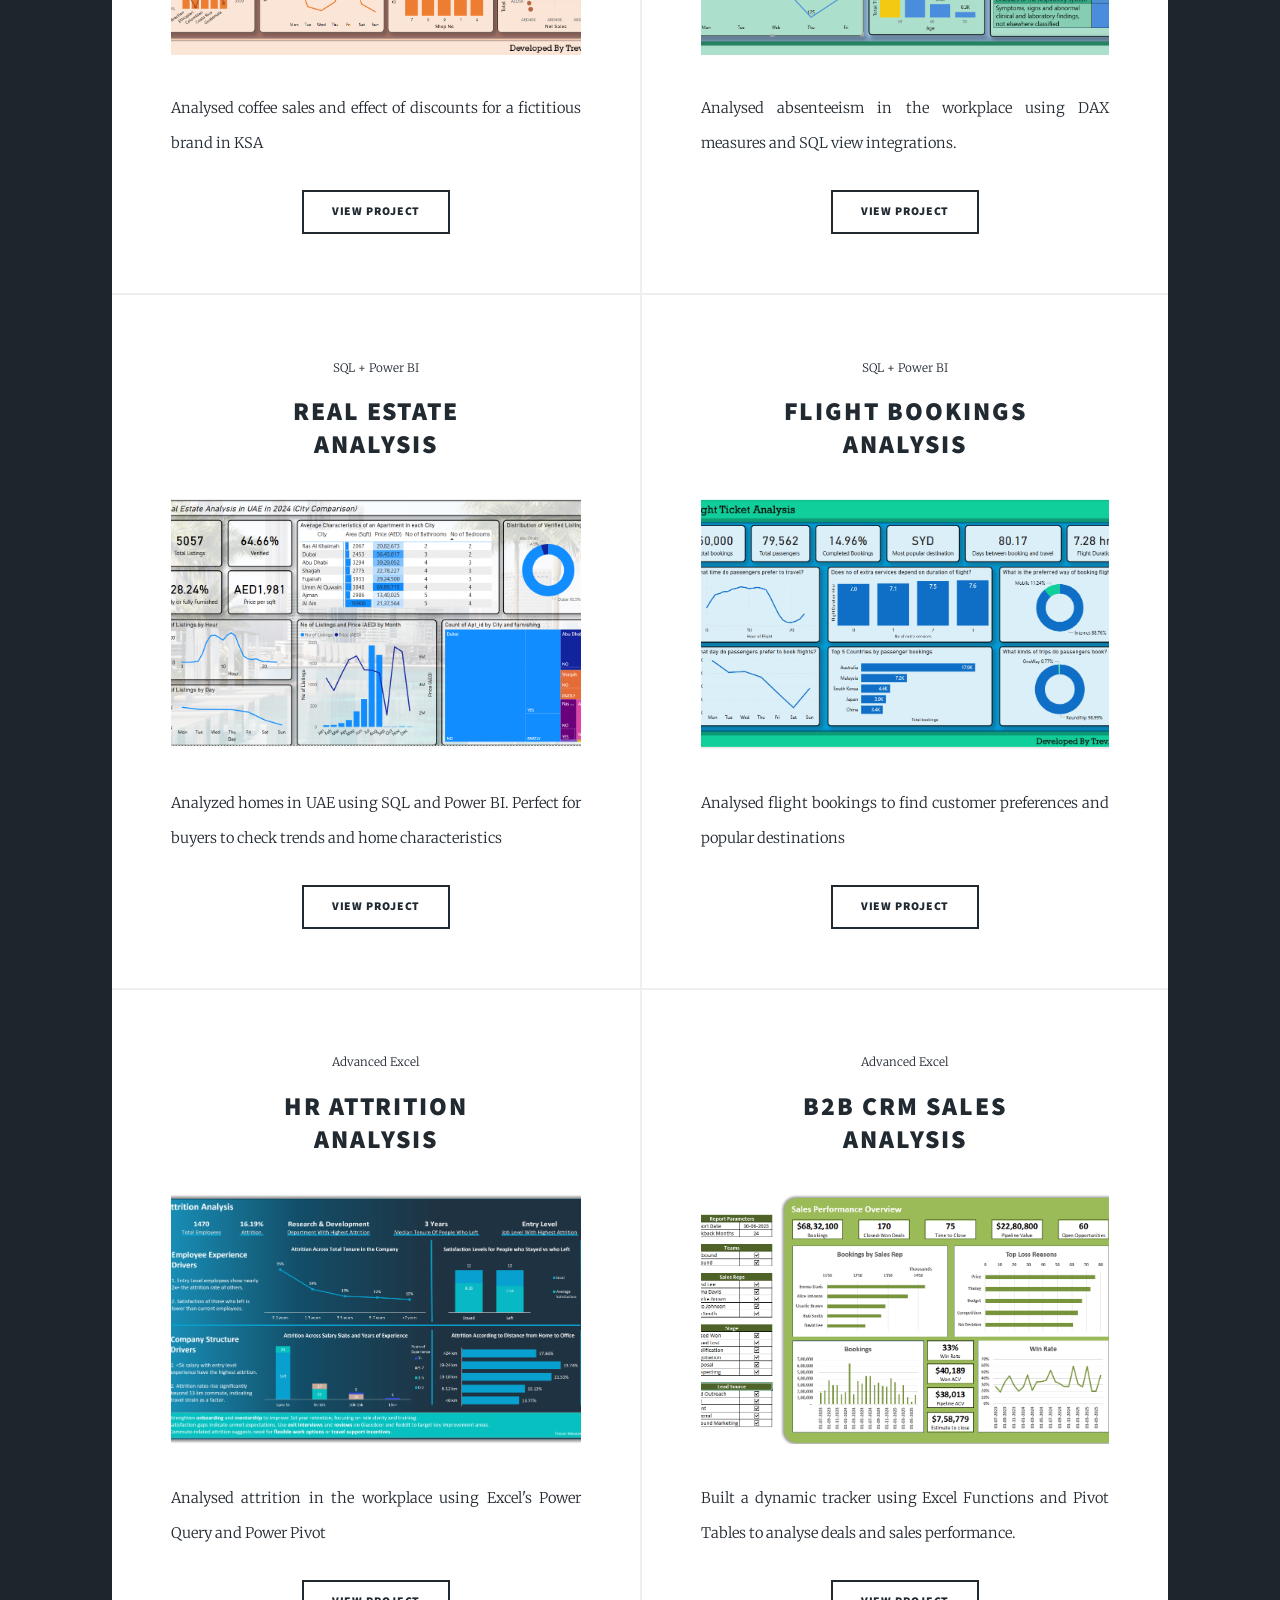
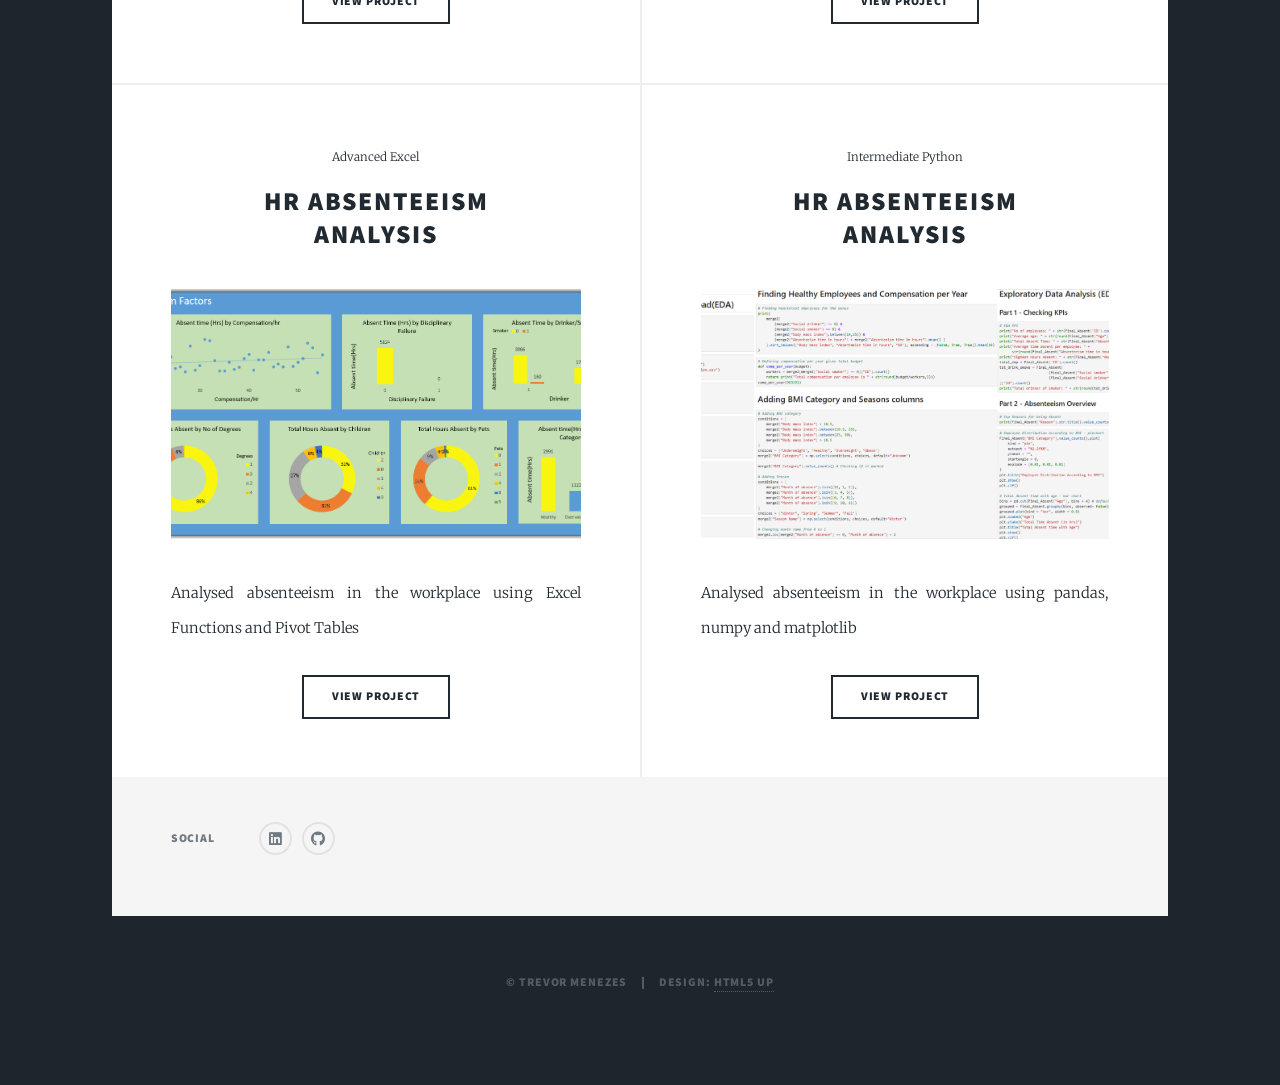
==== commit 4f970089: "Update index.html" ====
--- a/index.html
+++ b/index.html
@@ -51,6 +51,20 @@
 							</article>
 
 						<section class="posts">
+
+								<article>
+									<header>
+										<span class="date">SQL + Python + Power BI</span>
+										<h2><a href="https://github.com/Trevor20/Python-Portfolio/tree/main/Project%202%20-%20FinTech%20Transaction%20%26%20Risk%20Analysis">FinTech Transactions & Risk Analysis<br />
+										Analysis</a></h2>
+									</header>
+									<a href="https://github.com/Trevor20/Python-Portfolio/tree/main/Project%202%20-%20FinTech%20Transaction%20%26%20Risk%20Analysis" class="image fit"><img src="SSProject/Part%201%20-%20Historical%20Finished%20Transactions%20Analysis.png" alt="" /></a>
+									<p>Analysing domestic air traffic routes in The US from 2000-2009 using 2 million+ datapoints</p>
+									<ul class="actions special">
+										<li><a href="https://github.com/Trevor20/Python-Portfolio/tree/main/Project%202%20-%20FinTech%20Transaction%20%26%20Risk%20Analysis" class="button">View Project</a></li>
+									</ul>
+								</article>
+							
 								<article>
 									<header>
 										<span class="date">Power BI</span>
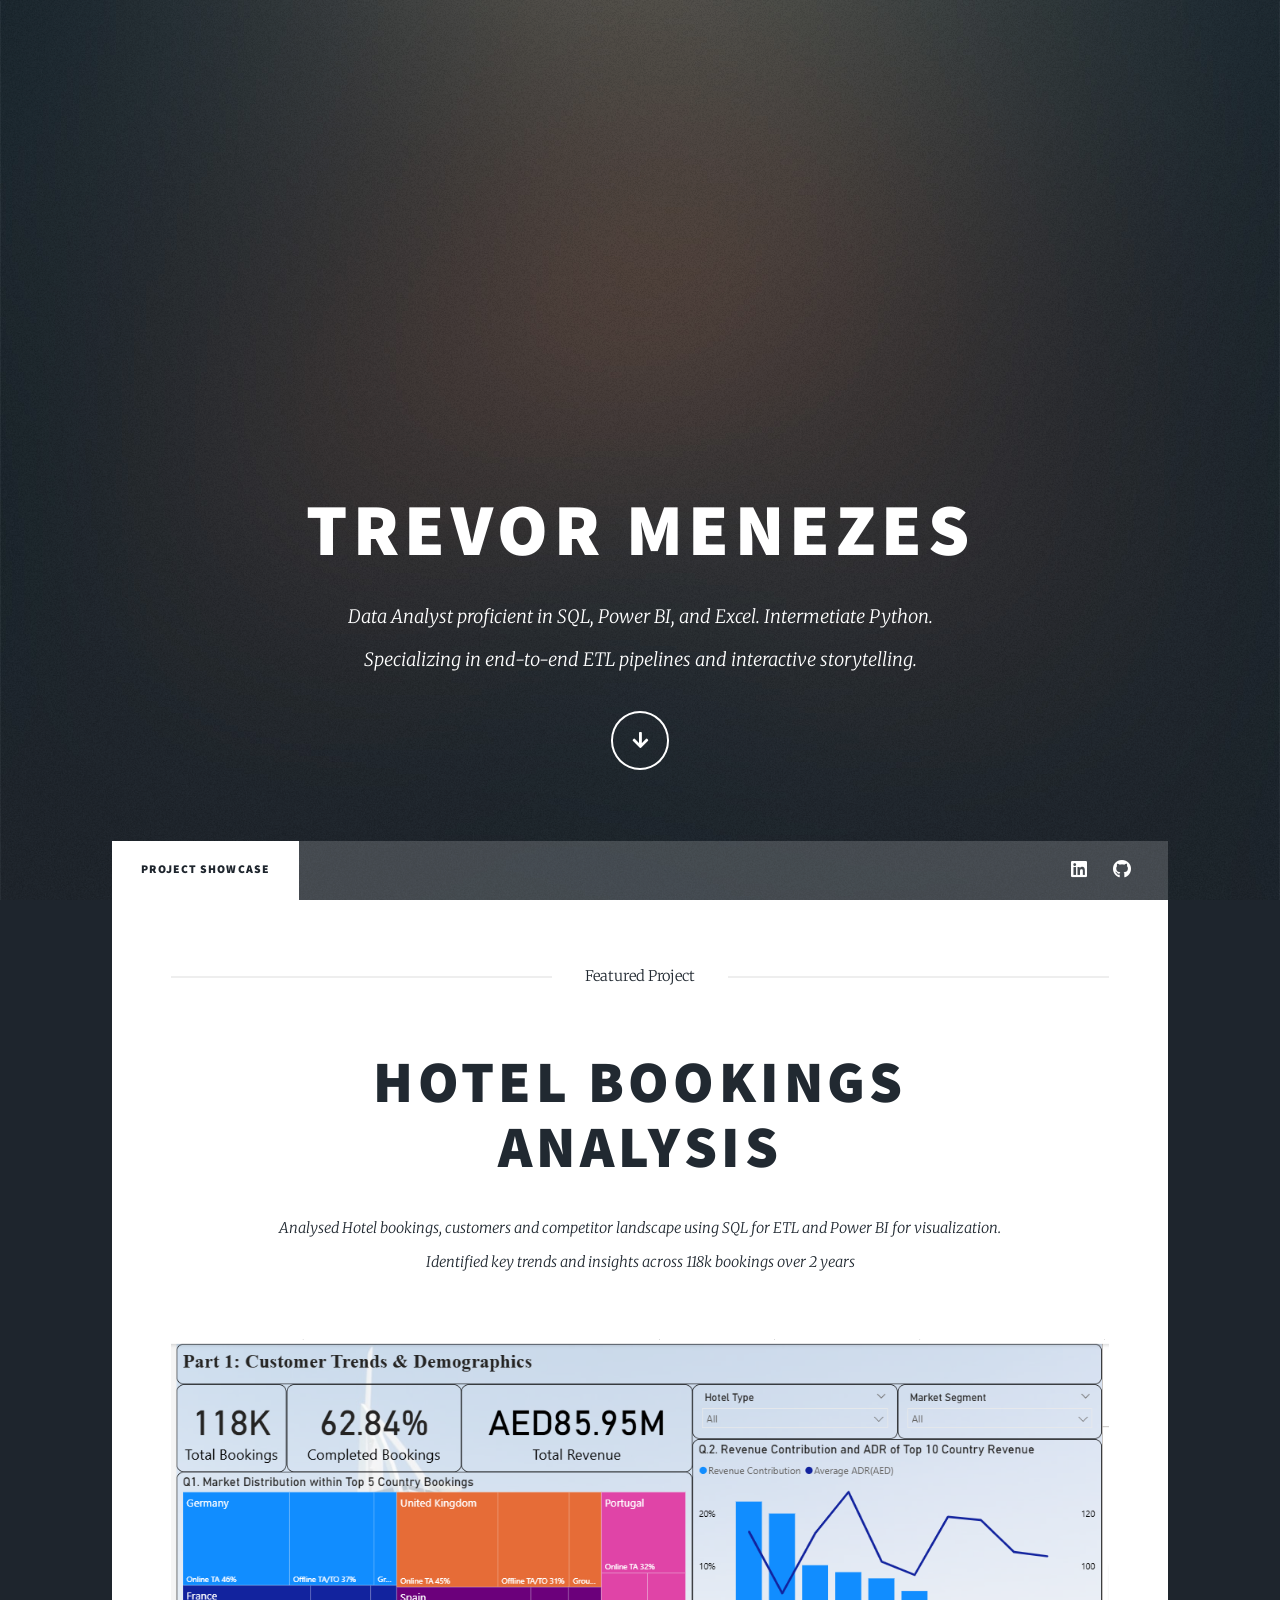
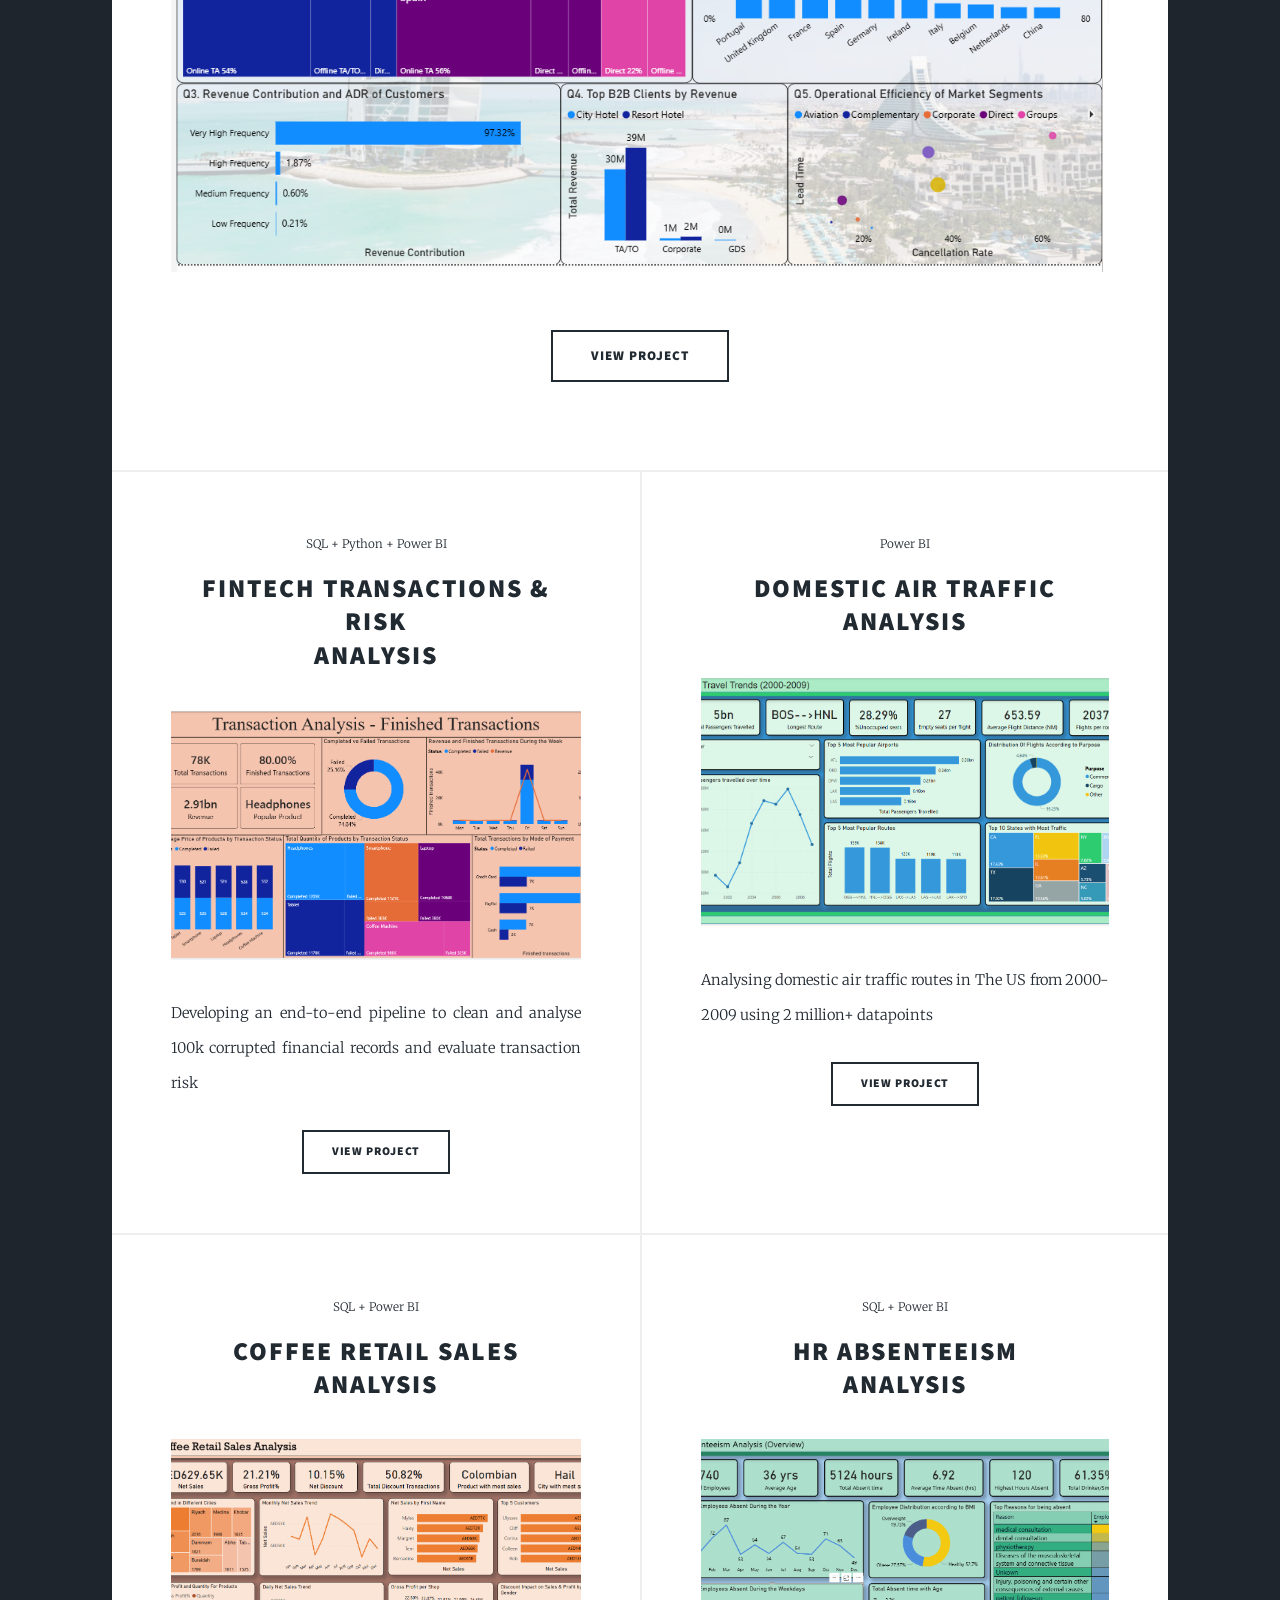
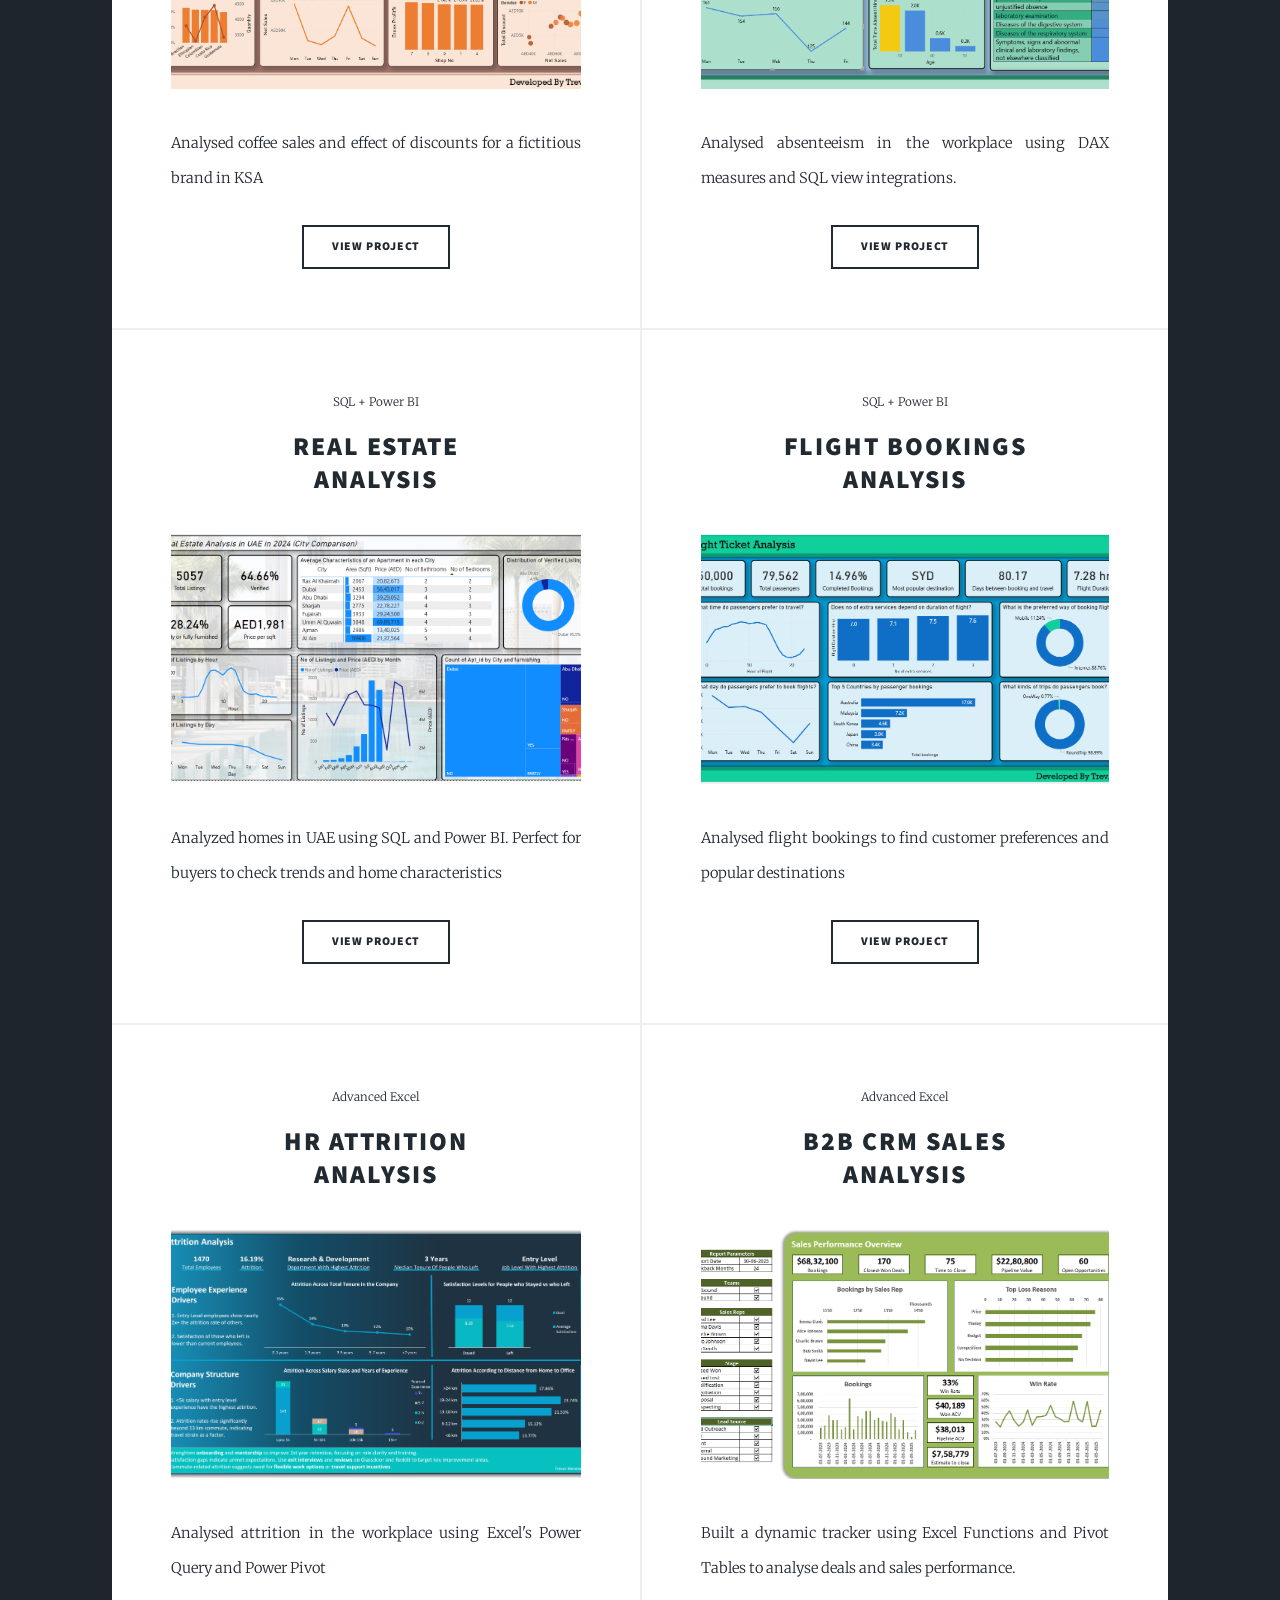
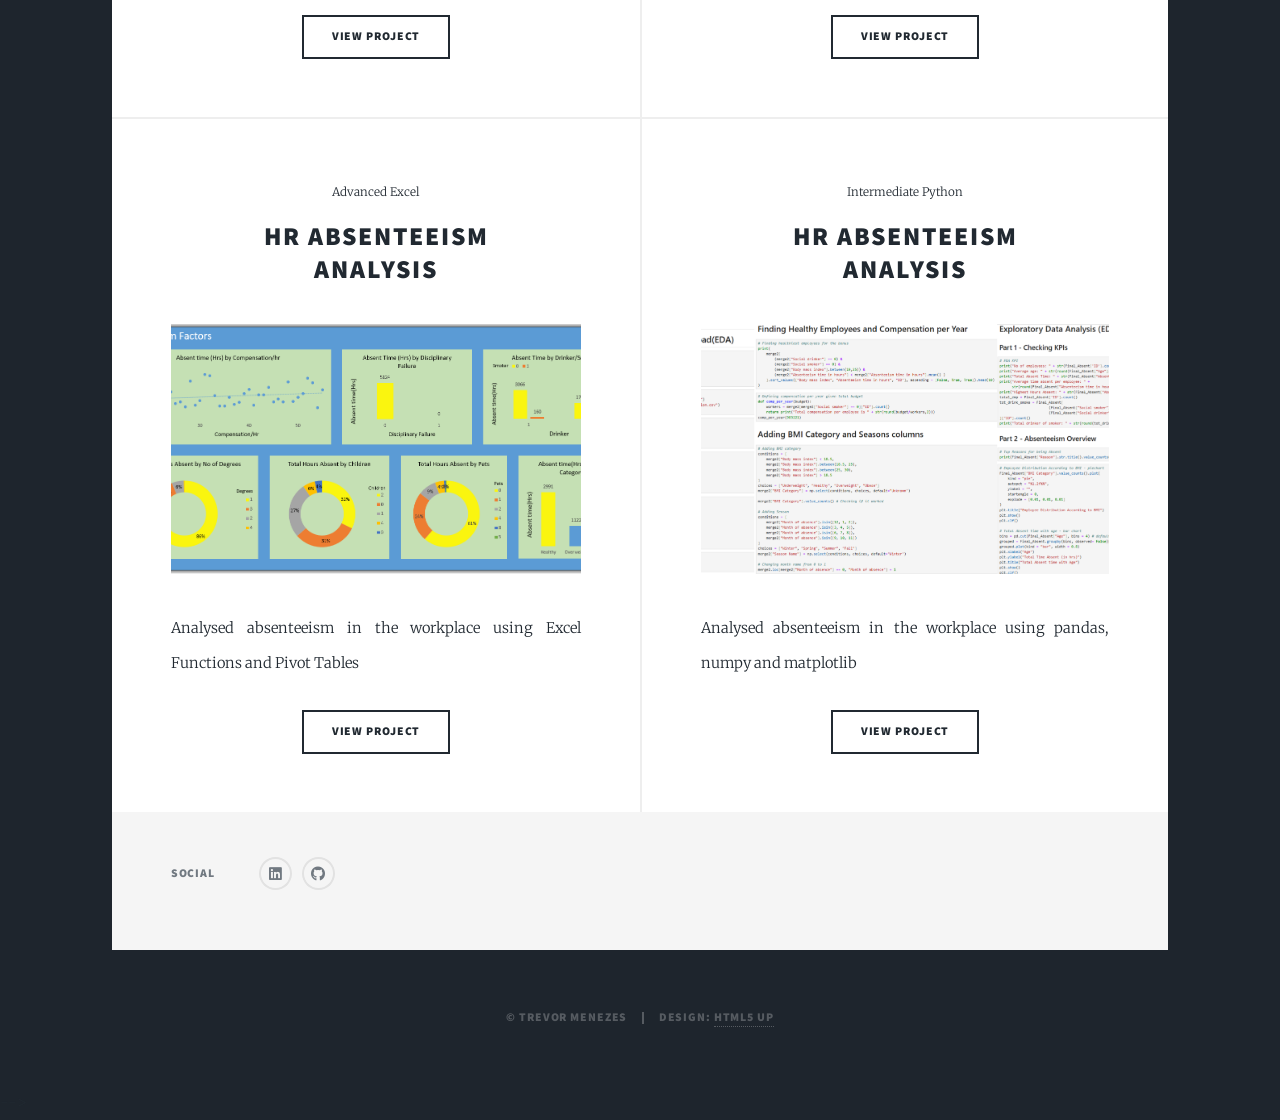
==== commit c3e693e0: "Update index.html" ====
--- a/index.html
+++ b/index.html
@@ -55,11 +55,11 @@
 								<article>
 									<header>
 										<span class="date">SQL + Python + Power BI</span>
-										<h2><a href="https://github.com/Trevor20/Python-Portfolio/tree/main/Project%202%20-%20FinTech%20Transaction%20%26%20Risk%20Analysis">FinTech Transactions & Risk Analysis<br />
+										<h2><a href="https://github.com/Trevor20/Python-Portfolio/tree/main/Project%202%20-%20FinTech%20Transaction%20%26%20Risk%20Analysis">FinTech Transactions & Risk<br />
 										Analysis</a></h2>
 									</header>
 									<a href="https://github.com/Trevor20/Python-Portfolio/tree/main/Project%202%20-%20FinTech%20Transaction%20%26%20Risk%20Analysis" class="image fit"><img src="SSProject/Part%201%20-%20Historical%20Finished%20Transactions%20Analysis.png" alt="" /></a>
-									<p>Analysing domestic air traffic routes in The US from 2000-2009 using 2 million+ datapoints</p>
+									<p>Developing an end-to-end pipeline to clean and analyse 100k corrupted financial records and evaluate transaction risk</p>
 									<ul class="actions special">
 										<li><a href="https://github.com/Trevor20/Python-Portfolio/tree/main/Project%202%20-%20FinTech%20Transaction%20%26%20Risk%20Analysis" class="button">View Project</a></li>
 									</ul>
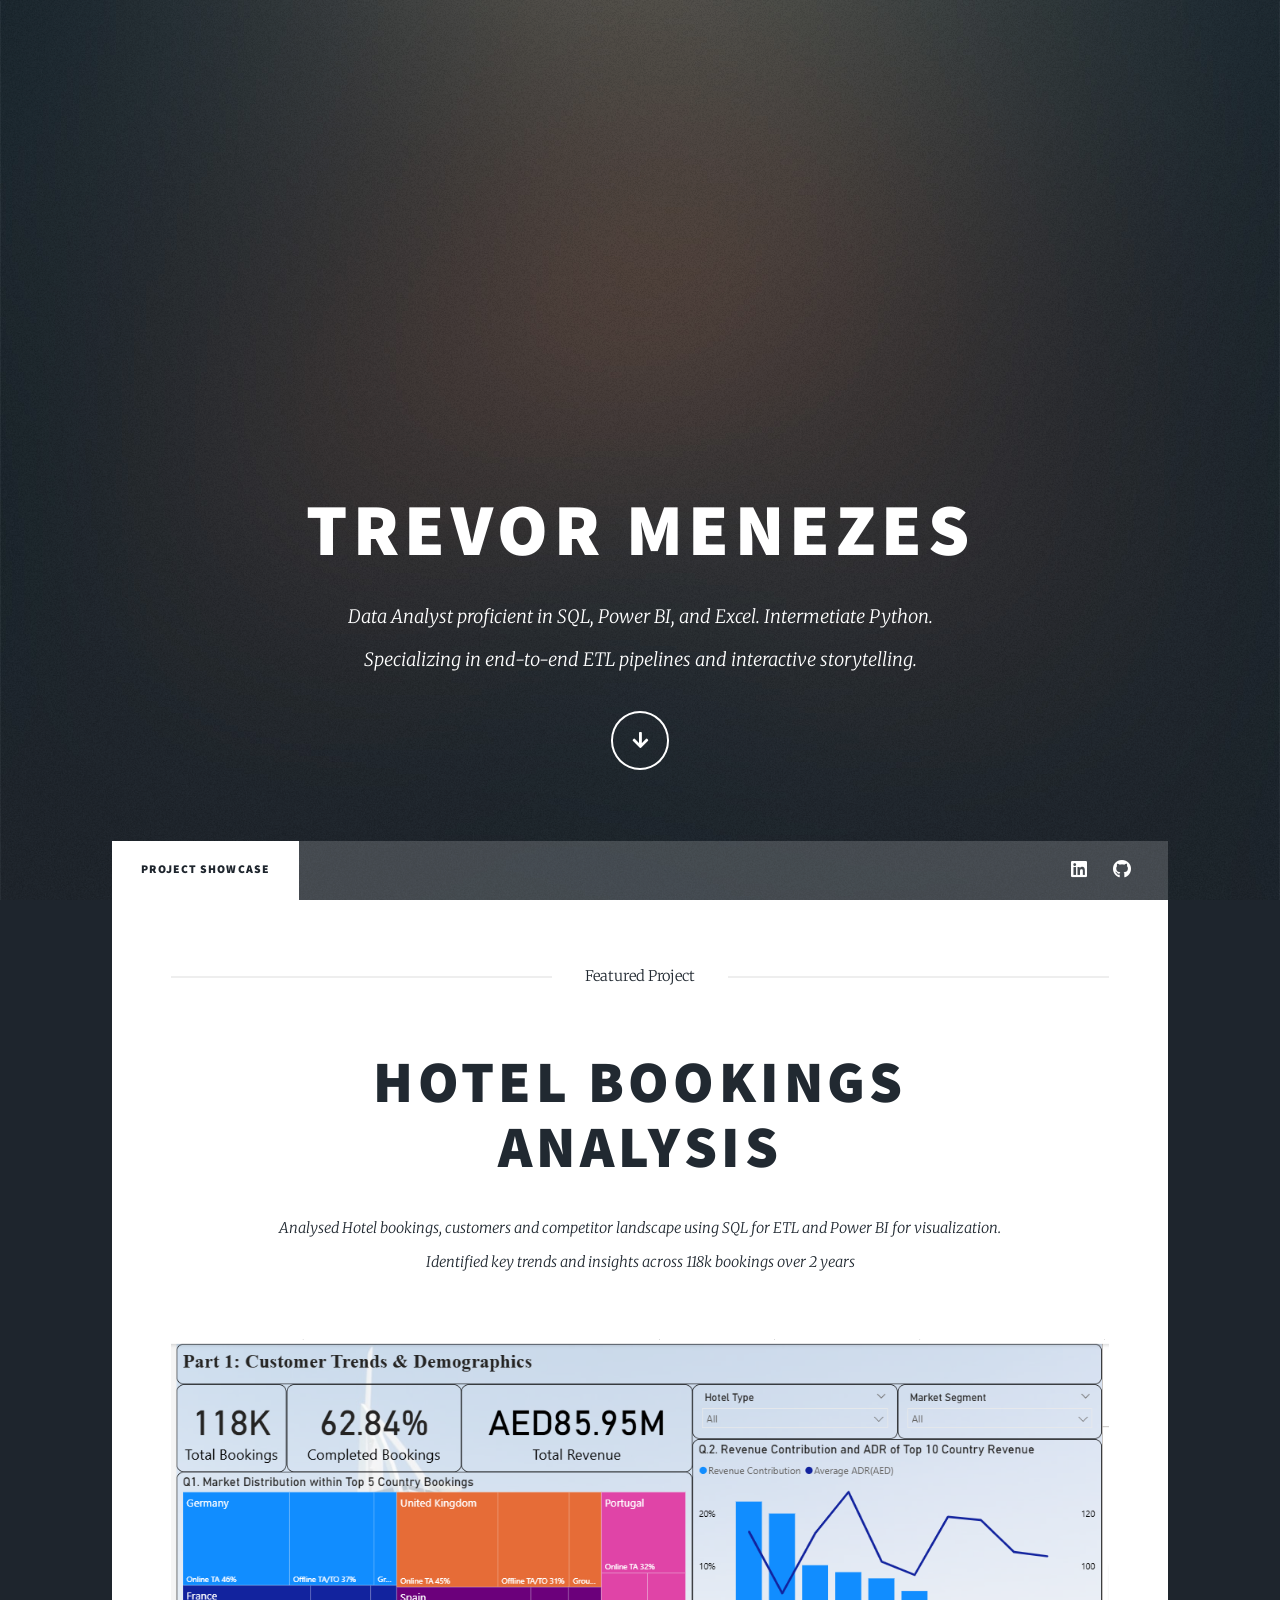
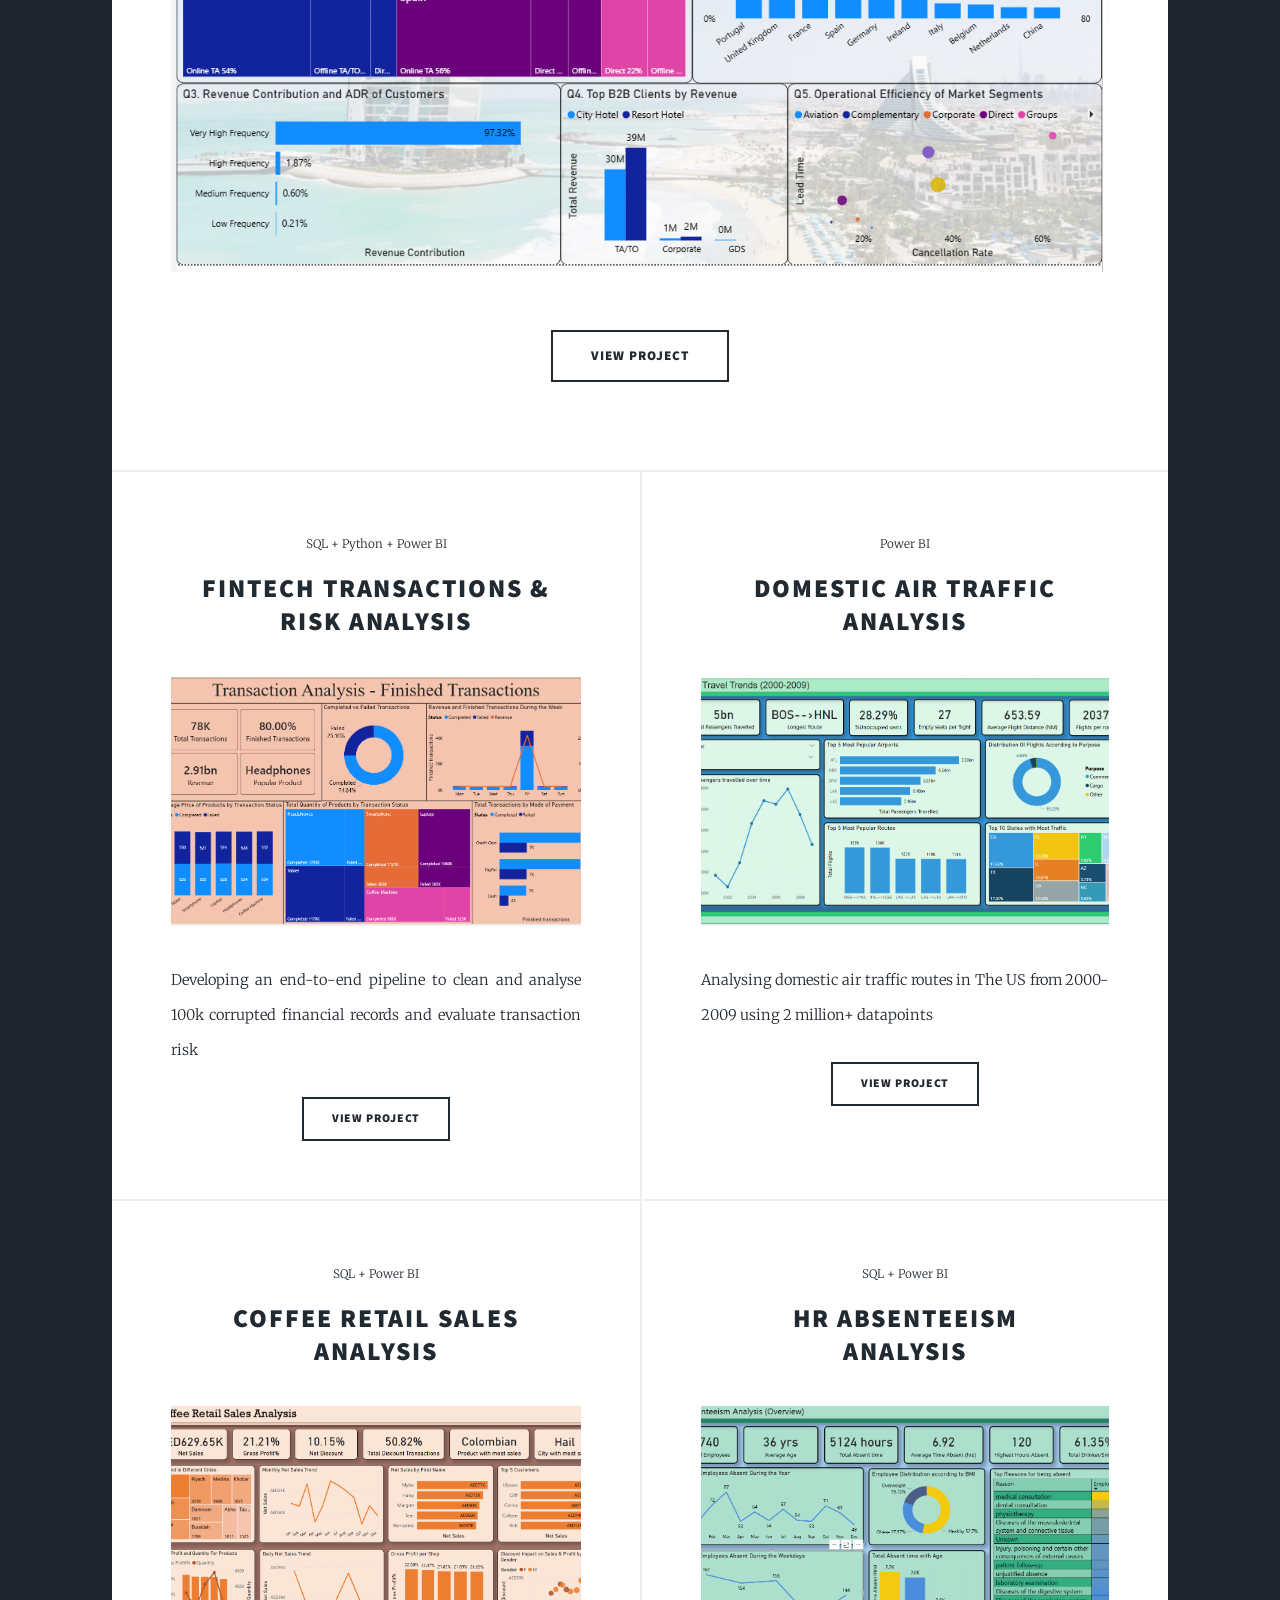
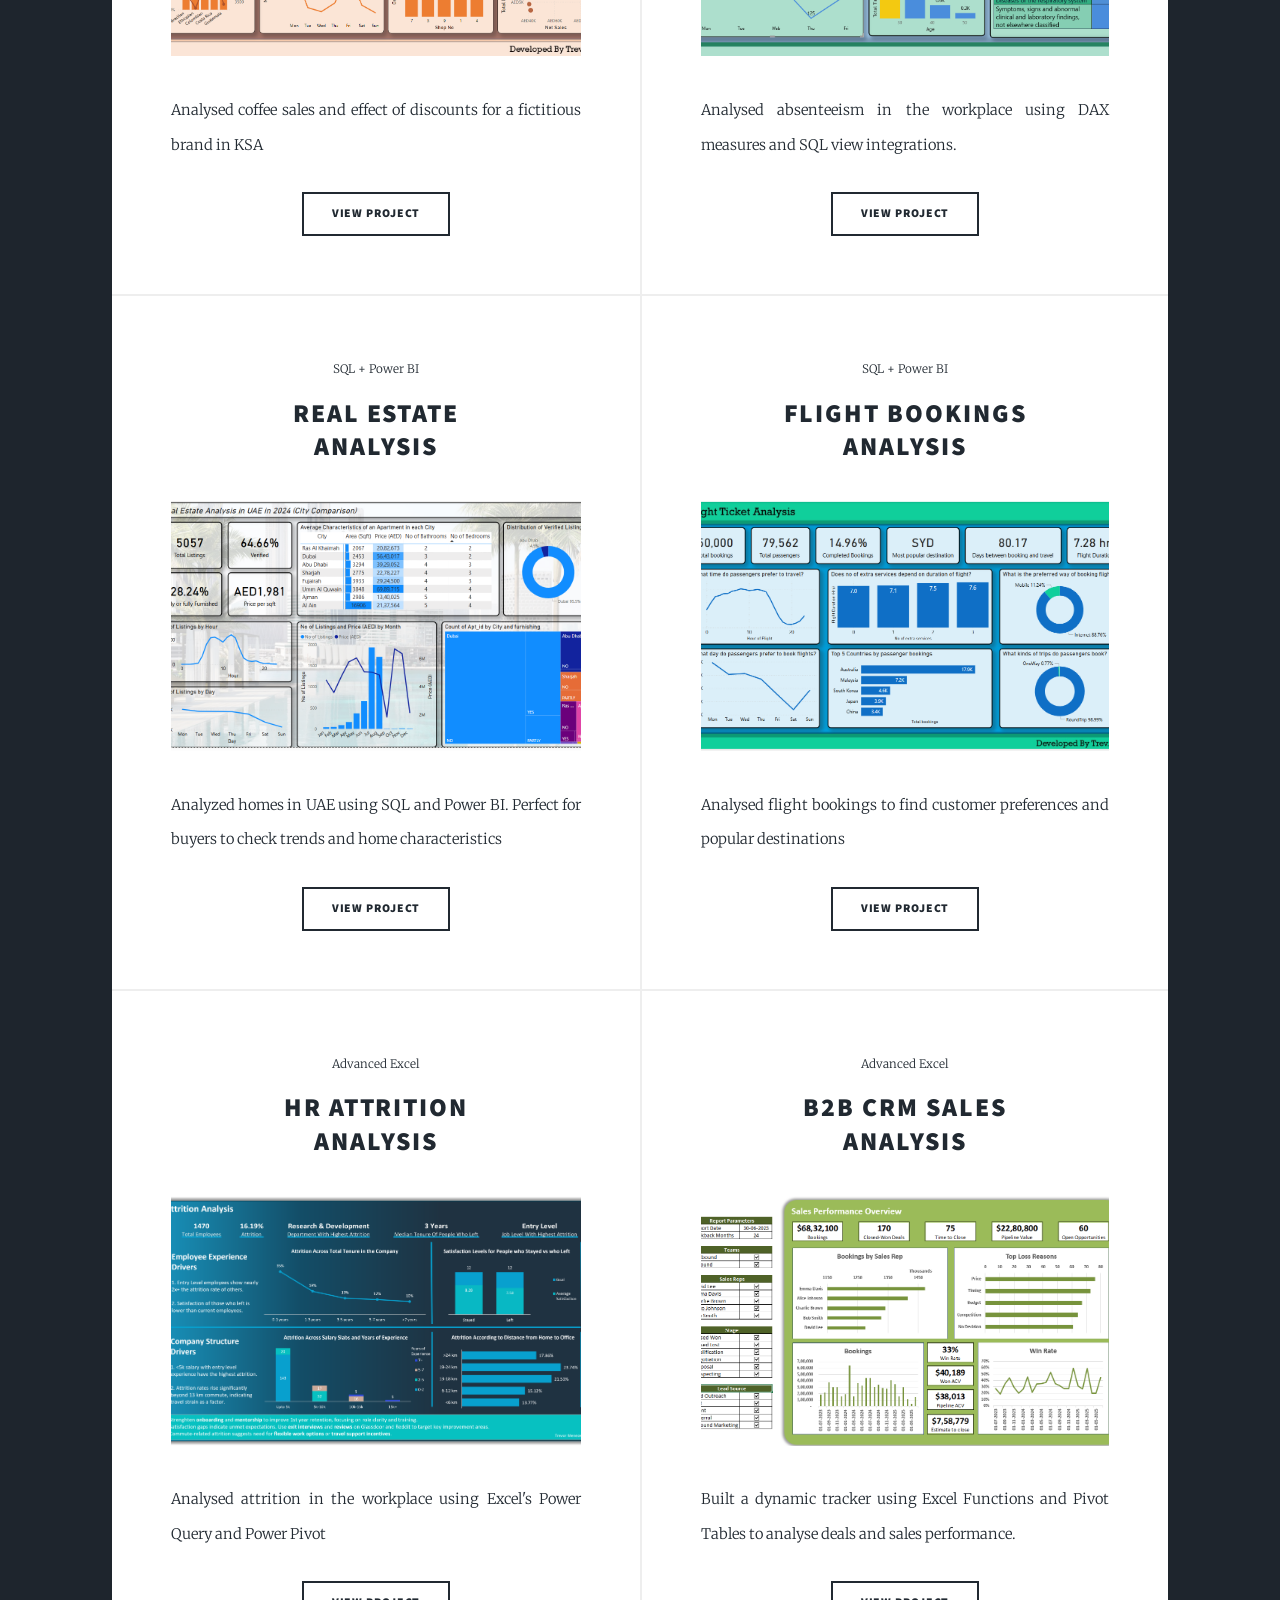
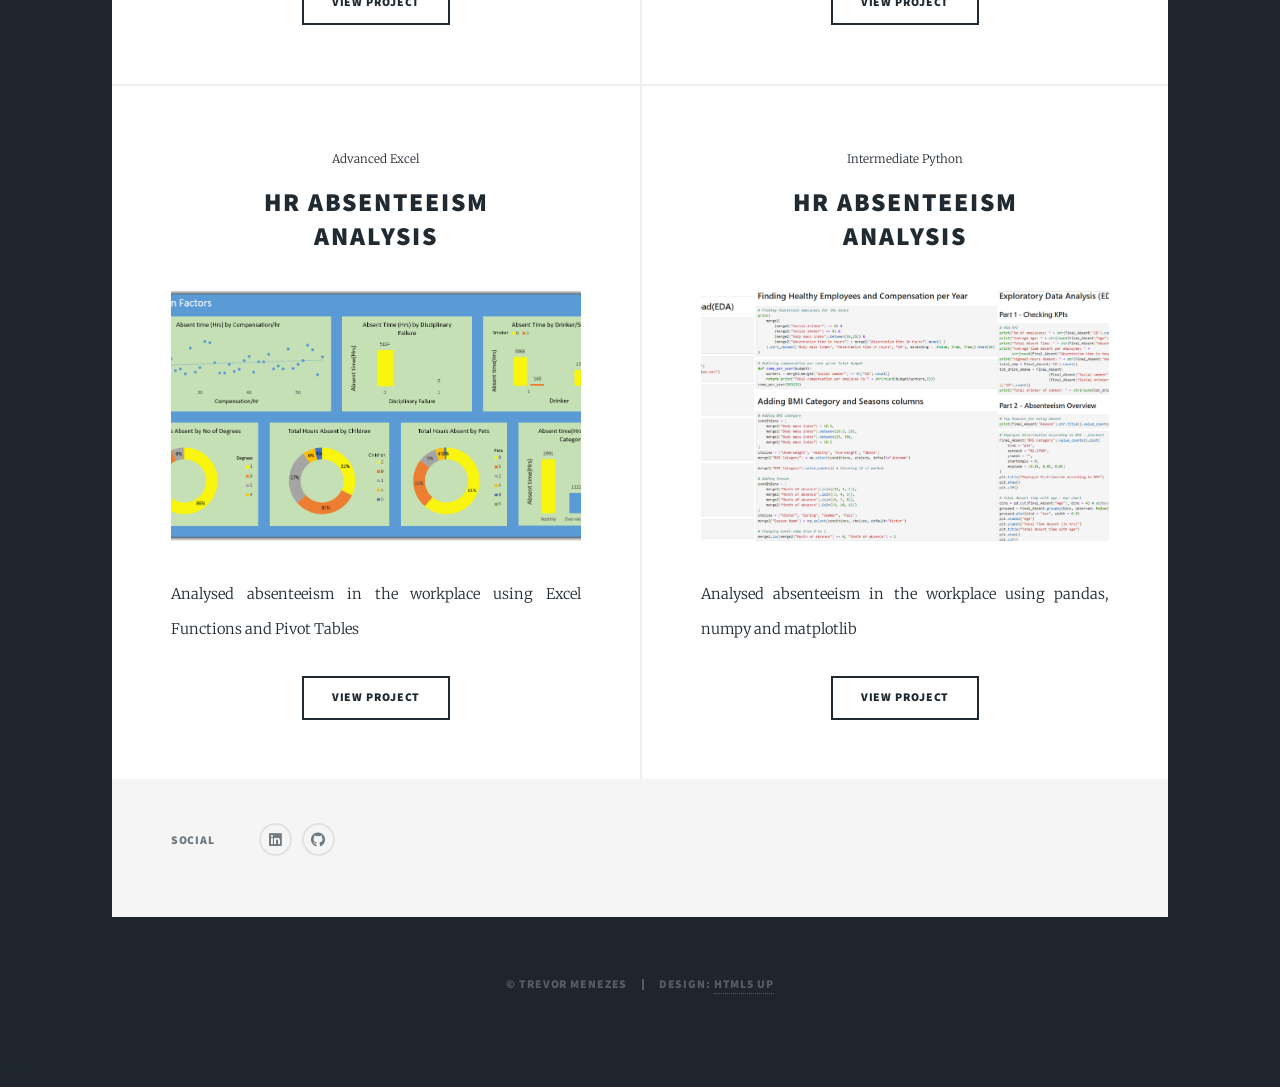
==== commit 9717241a: "Update index.html" ====
--- a/index.html
+++ b/index.html
@@ -55,8 +55,8 @@
 								<article>
 									<header>
 										<span class="date">SQL + Python + Power BI</span>
-										<h2><a href="https://github.com/Trevor20/Python-Portfolio/tree/main/Project%202%20-%20FinTech%20Transaction%20%26%20Risk%20Analysis">FinTech Transactions & Risk<br />
-										Analysis</a></h2>
+										<h2><a href="https://github.com/Trevor20/Python-Portfolio/tree/main/Project%202%20-%20FinTech%20Transaction%20%26%20Risk%20Analysis">FinTech Transactions &<br />
+										Risk Analysis</a></h2>
 									</header>
 									<a href="https://github.com/Trevor20/Python-Portfolio/tree/main/Project%202%20-%20FinTech%20Transaction%20%26%20Risk%20Analysis" class="image fit"><img src="SSProject/Part%201%20-%20Historical%20Finished%20Transactions%20Analysis.png" alt="" /></a>
 									<p>Developing an end-to-end pipeline to clean and analyse 100k corrupted financial records and evaluate transaction risk</p>
